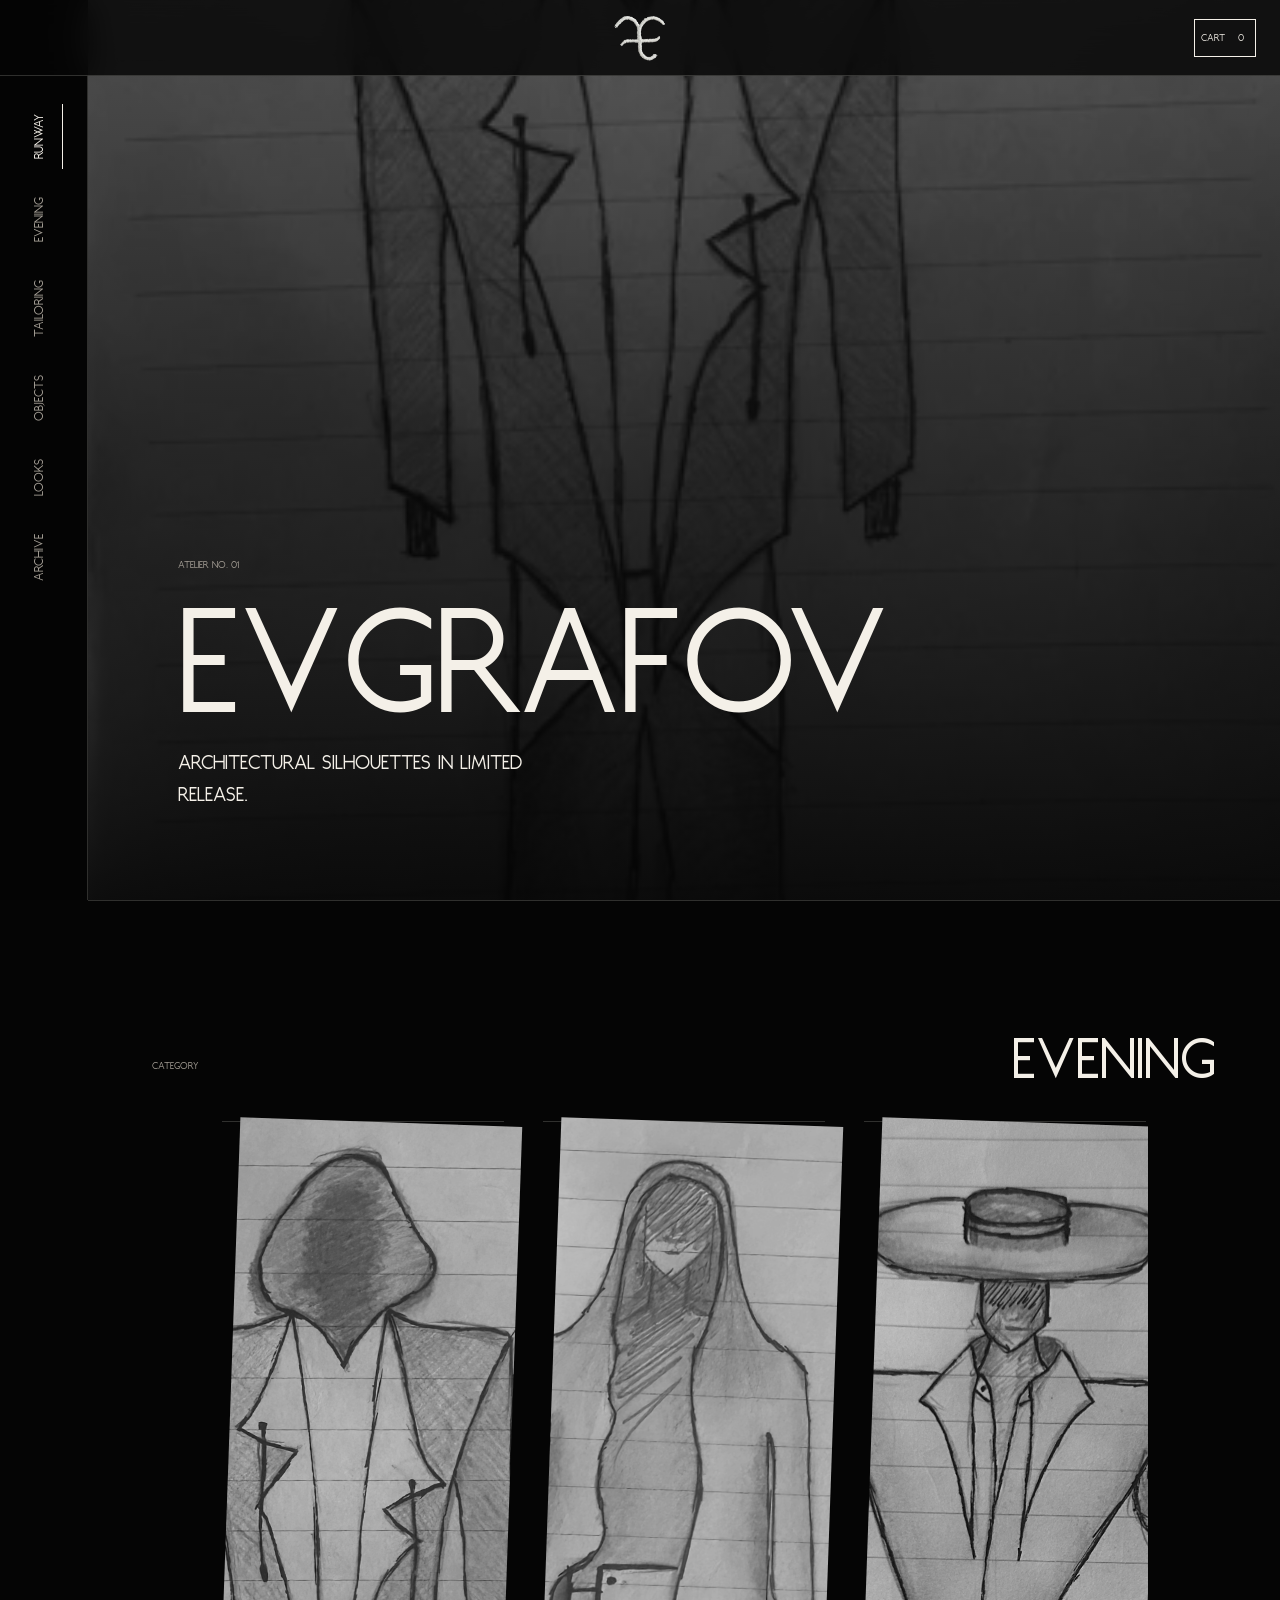
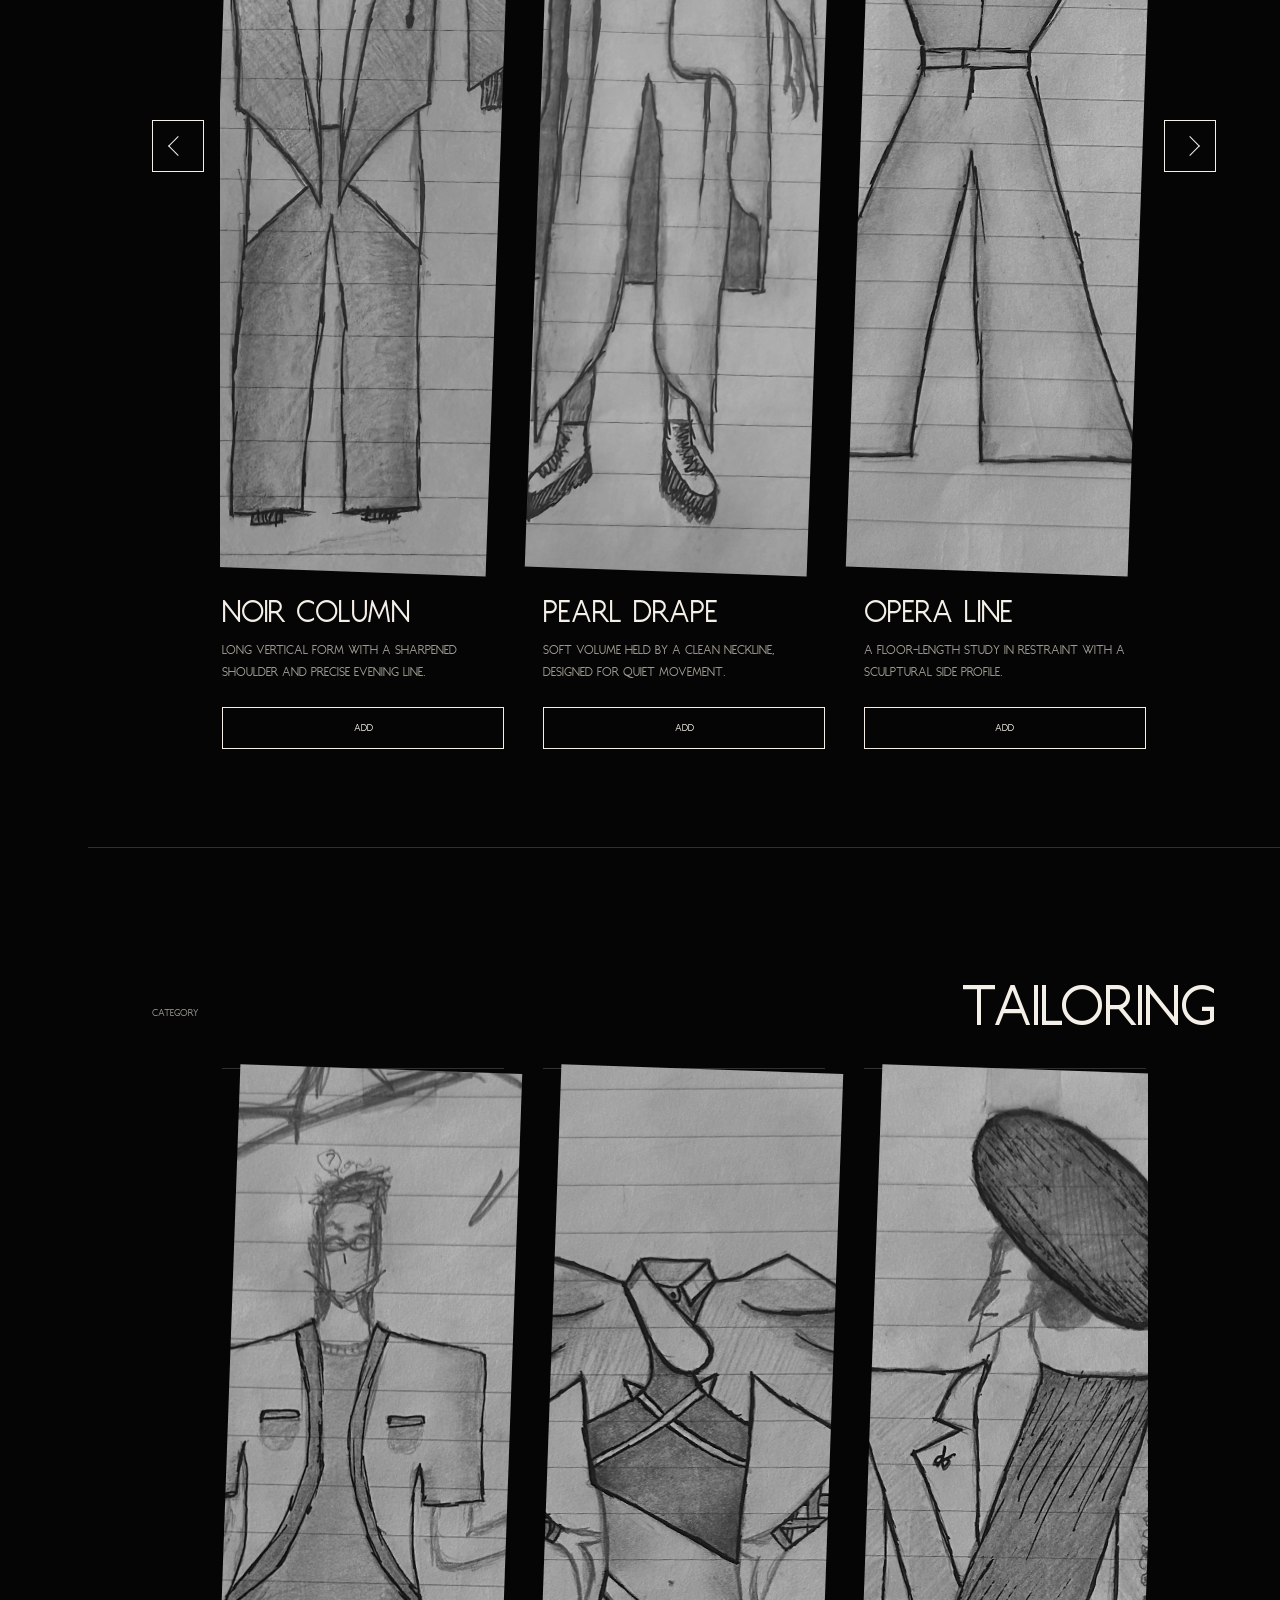
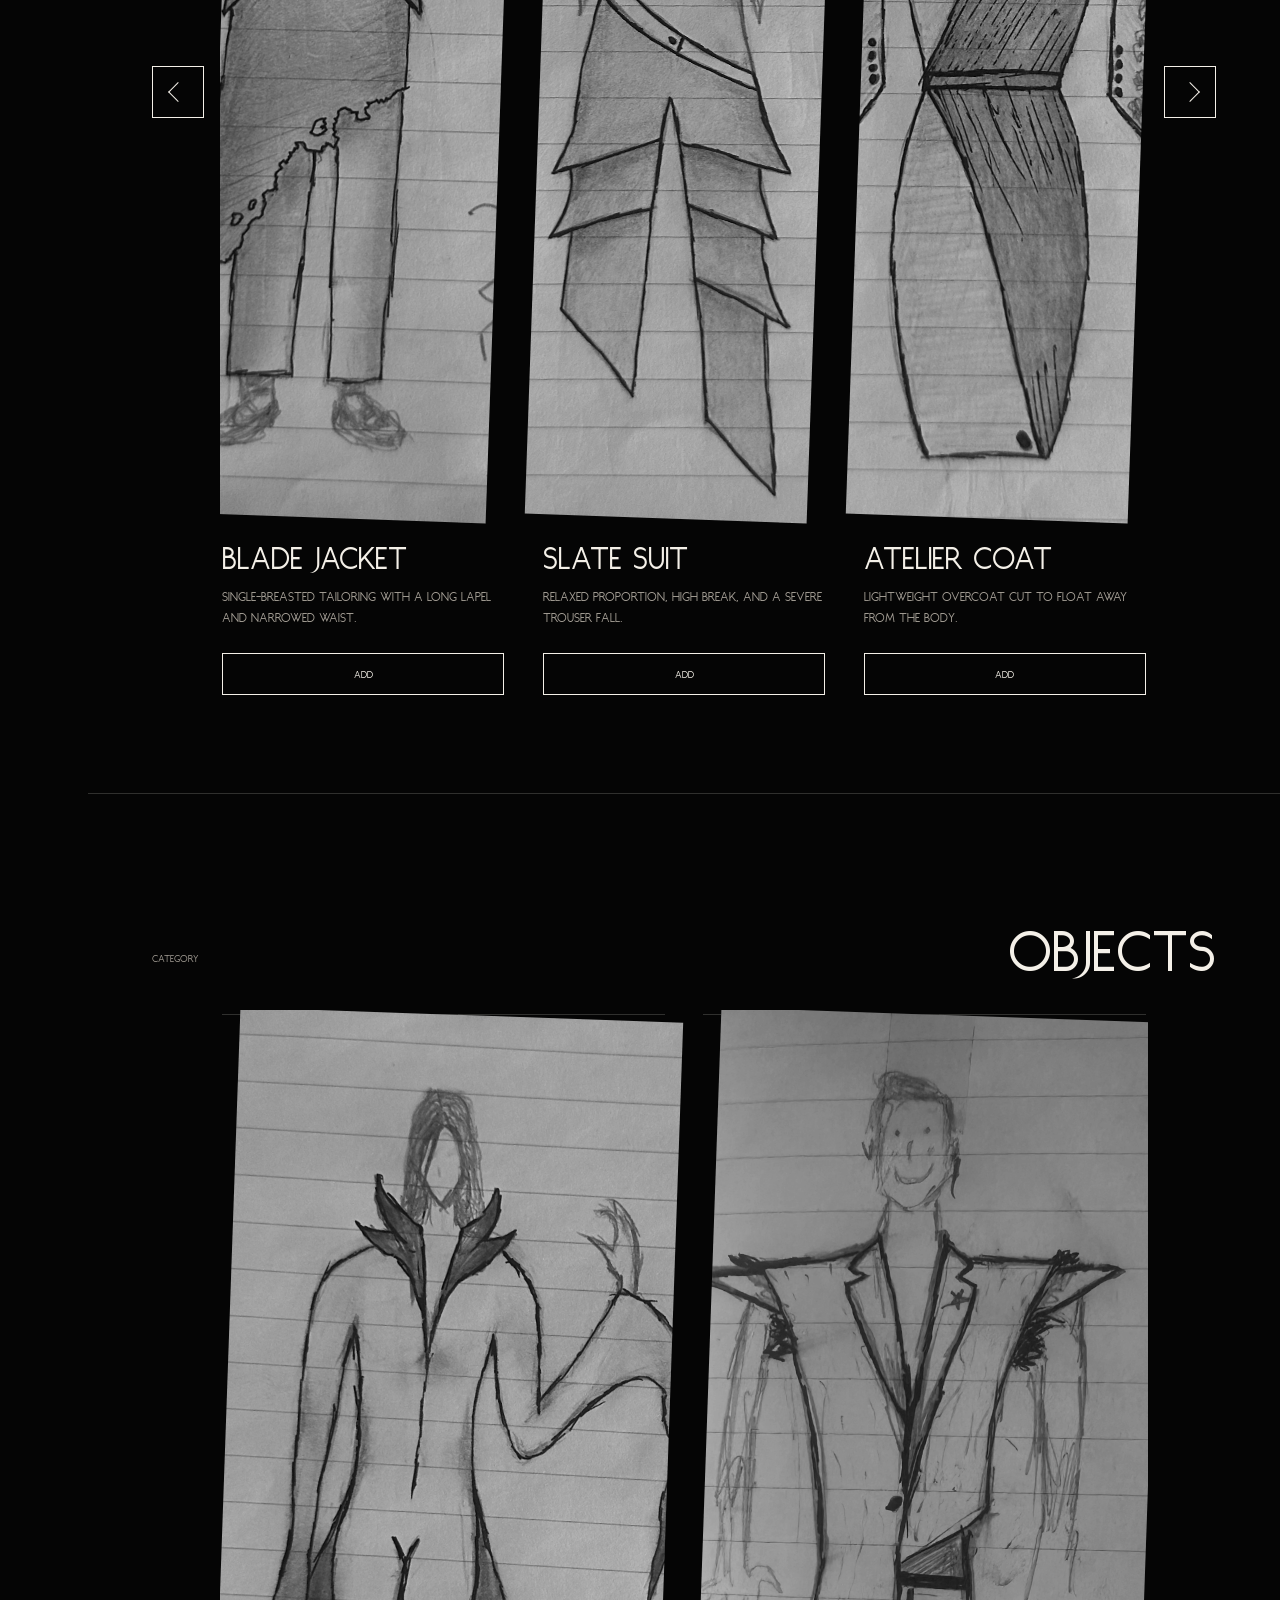
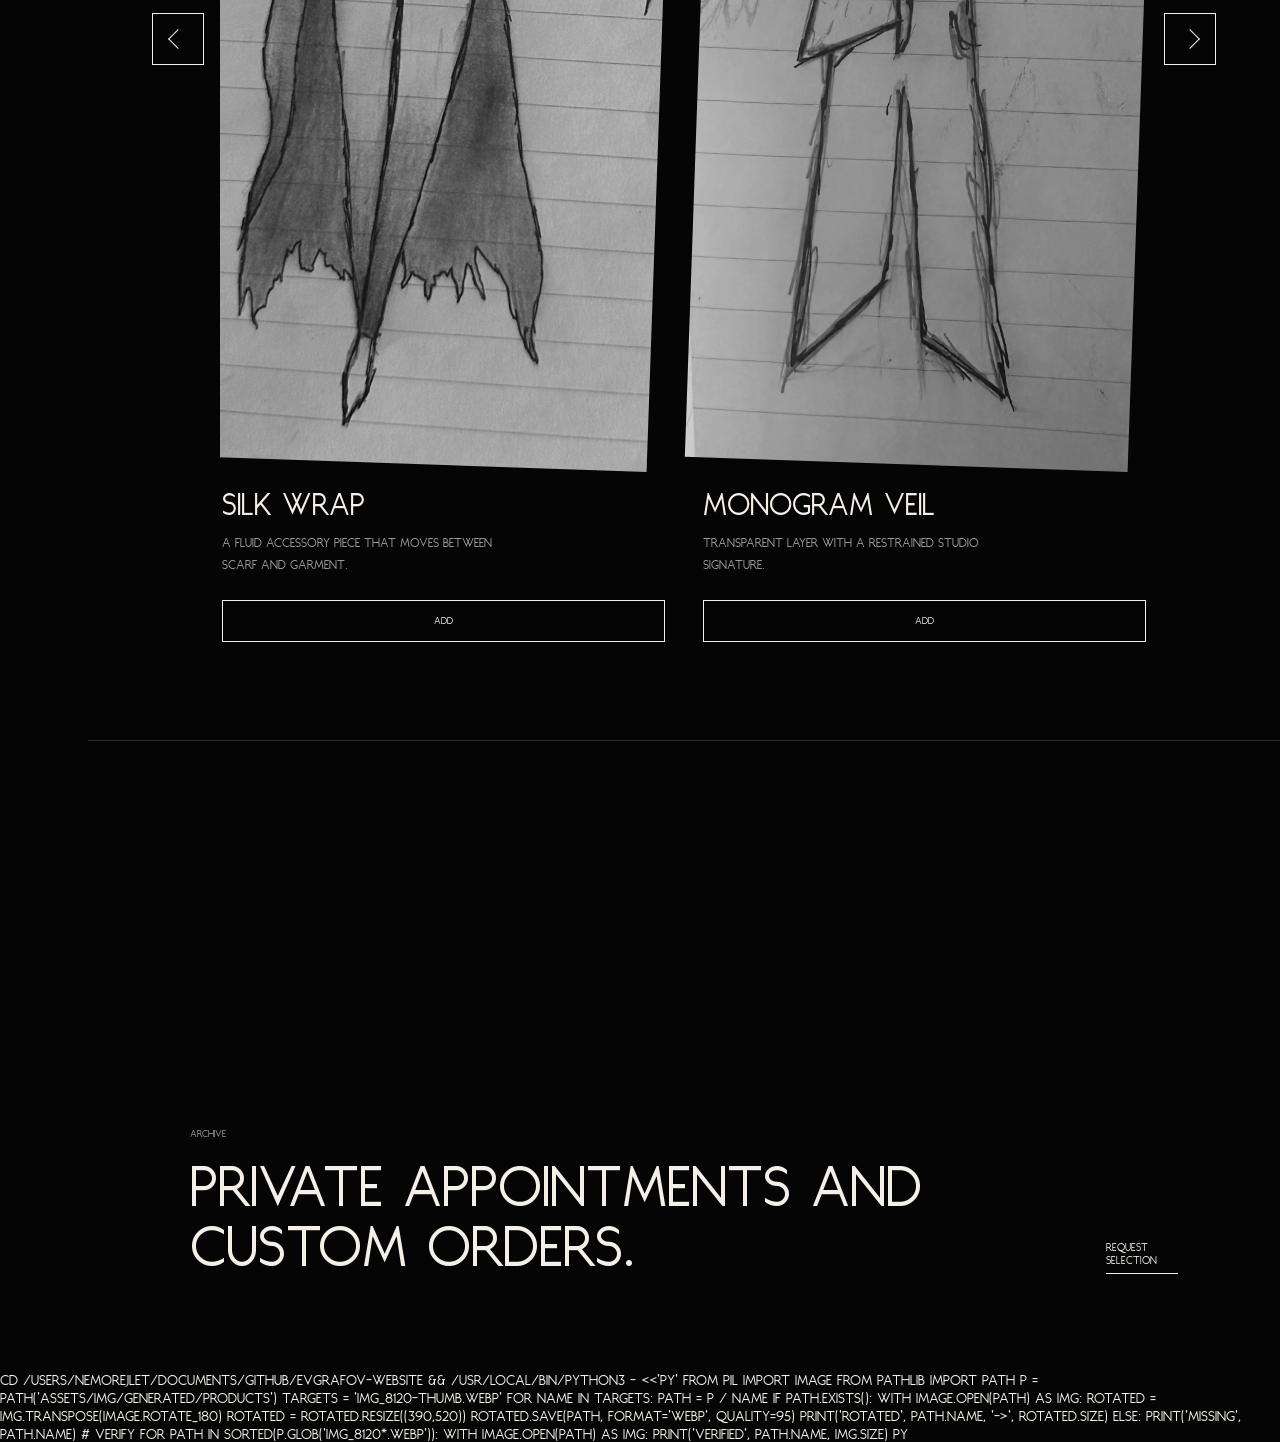
==== index.html @ 0862a8ce "fixed incorrect picture showing" ====
<!doctype html>
<html lang="en">
  <head>
    <meta charset="utf-8" />
    <meta name="viewport" content="width=device-width, initial-scale=1" />
    <meta
      name="description"
      content="Evgrafov high fashion collection, minimal lookbook shopping experience."
    />
    <title>Evgrafov</title>
    <link rel="icon" href="assets/favicon/favicon.ico" sizes="any" />
    <link rel="icon" href="assets/favicon/favicon.svg" type="image/svg+xml" />
    <link rel="apple-touch-icon" href="assets/favicon/apple-touch-icon.png" />
    <link rel="manifest" href="assets/favicon/site.webmanifest" />
    <link rel="preload" href="src/styles.css" as="style" />
    <link rel="stylesheet" href="src/styles.css" />
  </head>
  <body>
    <header class="site-header" aria-label="Primary navigation">
      <span></span>
      <a class="brand-mark" href="#runway" aria-label="Evgrafov home">
        <img
          src="assets/img/logo_trans.png"
          width="1024"
          height="1024"
          alt="Evgrafov"
        />
      </a>

      <button
        class="cart-button"
        type="button"
        aria-label="Open cart"
        aria-controls="cartPanel"
      >
        <span>Cart</span>
        <span class="cart-count" data-cart-count>0</span>
      </button>
    </header>

    <nav
      class="category-menu"
      id="categoryMenu"
      aria-label="Collection categories"
    >
      <a href="#runway" class="is-active">Runway</a>
      <a href="#evening">Evening</a>
      <a href="#tailoring">Tailoring</a>
      <a href="#objects">Objects</a>
      <a href="collection.html">Looks</a>
      <a href="#archive">Archive</a>
    </nav>

    <main>
      <section class="hero" id="runway" aria-labelledby="runway-title">
        <video
          class="hero-video"
          autoplay
          muted
          loop
          playsinline
          preload="metadata"
          poster="assets/img/generated/products/IMG_8112-thumb.webp"
        >
          <source src="assets/vid/look_anim.mp4" type="video/mp4" />
        </video>
        <div class="hero-copy">
          <p>Atelier No. 01</p>
          <h1 id="runway-title">Evgrafov</h1>
          <span>Architectural silhouettes in limited release.</span>
        </div>
      </section>

      <section
        class="collection-section"
        id="evening"
        aria-labelledby="evening-title"
      >
        <div class="section-heading">
          <p>Category</p>
          <h2 id="evening-title">Evening</h2>
        </div>
        <div class="carousel-shell">
          <button
            class="carousel-control prev"
            type="button"
            aria-label="Previous evening piece"
          ></button>
          <div
            class="product-carousel"
            tabindex="0"
            aria-label="Evening collection"
          >
            <article class="product-card">
              <img
                src="assets/img/generated/products/IMG_8112.webp"
                width="1400"
                height="1050"
                alt="Noir column gown sketch"
                loading="lazy"
              />
              <div>
                <h3>Noir Column</h3>
                <p>
                  Long vertical form with a sharpened shoulder and precise
                  evening line.
                </p>
              </div>
              <button type="button" data-add="Noir Column">Add</button>
            </article>
            <article class="product-card">
              <img
                src="assets/img/generated/products/IMG_8113.webp"
                width="1400"
                height="1050"
                alt="Pearl drape look sketch"
                loading="lazy"
              />
              <div>
                <h3>Pearl Drape</h3>
                <p>
                  Soft volume held by a clean neckline, designed for quiet
                  movement.
                </p>
              </div>
              <button type="button" data-add="Pearl Drape">Add</button>
            </article>
            <article class="product-card">
              <img
                src="assets/img/generated/products/IMG_8114.webp"
                width="1400"
                height="1050"
                alt="Opera line dress sketch"
                loading="lazy"
              />
              <div>
                <h3>Opera Line</h3>
                <p>
                  A floor-length study in restraint with a sculptural side
                  profile.
                </p>
              </div>
              <button type="button" data-add="Opera Line">Add</button>
            </article>
          </div>
          <button
            class="carousel-control next"
            type="button"
            aria-label="Next evening piece"
          ></button>
        </div>
      </section>

      <section
        class="collection-section"
        id="tailoring"
        aria-labelledby="tailoring-title"
      >
        <div class="section-heading">
          <p>Category</p>
          <h2 id="tailoring-title">Tailoring</h2>
        </div>
        <div class="carousel-shell">
          <button
            class="carousel-control prev"
            type="button"
            aria-label="Previous tailoring piece"
          ></button>
          <div
            class="product-carousel"
            tabindex="0"
            aria-label="Tailoring collection"
          >
            <article class="product-card">
              <img
                src="assets/img/generated/products/IMG_8115.webp"
                width="1400"
                height="1050"
                alt="Blade jacket sketch"
                loading="lazy"
              />
              <div>
                <h3>Blade Jacket</h3>
                <p>
                  Single-breasted tailoring with a long lapel and narrowed
                  waist.
                </p>
              </div>
              <button type="button" data-add="Blade Jacket">Add</button>
            </article>
            <article class="product-card">
              <img
                src="assets/img/generated/products/IMG_8116.webp"
                width="1400"
                height="1050"
                alt="Slate suit sketch"
                loading="lazy"
              />
              <div>
                <h3>Slate Suit</h3>
                <p>
                  Relaxed proportion, high break, and a severe trouser fall.
                </p>
              </div>
              <button type="button" data-add="Slate Suit">Add</button>
            </article>
            <article class="product-card">
              <img
                src="assets/img/generated/products/IMG_8117.webp"
                width="1400"
                height="1050"
                alt="Atelier coat sketch"
                loading="lazy"
              />
              <div>
                <h3>Atelier Coat</h3>
                <p>Lightweight overcoat cut to float away from the body.</p>
              </div>
              <button type="button" data-add="Atelier Coat">Add</button>
            </article>
          </div>
          <button
            class="carousel-control next"
            type="button"
            aria-label="Next tailoring piece"
          ></button>
        </div>
      </section>

      <section
        class="collection-section"
        id="objects"
        aria-labelledby="objects-title"
      >
        <div class="section-heading">
          <p>Category</p>
          <h2 id="objects-title">Objects</h2>
        </div>
        <div class="carousel-shell">
          <button
            class="carousel-control prev"
            type="button"
            aria-label="Previous object"
          ></button>
          <div
            class="product-carousel"
            tabindex="0"
            aria-label="Objects collection"
          >
            <article class="product-card">
              <img
                src="assets/img/generated/products/IMG_8118.webp"
                width="1400"
                height="1050"
                alt="Silk wrap object sketch"
                loading="lazy"
              />
              <div>
                <h3>Silk Wrap</h3>
                <p>
                  A fluid accessory piece that moves between scarf and garment.
                </p>
              </div>
              <button type="button" data-add="Silk Wrap">Add</button>
            </article>
            <article class="product-card">
              <img
                src="assets/img/generated/products/IMG_8119.webp"
                width="1400"
                height="1050"
                alt="Monogram veil object sketch"
                loading="lazy"
              />
              <div>
                <h3>Monogram Veil</h3>
                <p>Transparent layer with a restrained studio signature.</p>
              </div>
              <button type="button" data-add="Monogram Veil">Add</button>
            </article>
          </div>
          <button
            class="carousel-control next"
            type="button"
            aria-label="Next object"
          ></button>
        </div>
      </section>

      <section
        class="archive-section"
        id="archive"
        aria-labelledby="archive-title"
      >
        <div>
          <p>Archive</p>
          <h2 id="archive-title">Private appointments and custom orders.</h2>
        </div>
        <a href="mailto:atelier@evgrafov.example">Request selection</a>
      </section>
    </main>

    <aside
      class="cart-panel"
      id="cartPanel"
      aria-hidden="true"
      aria-label="Shopping cart"
    >
      <div class="cart-scrim" data-close-cart></div>
      <div
        class="cart-drawer"
        role="dialog"
        aria-modal="true"
        aria-labelledby="cart-title"
      >
        <div class="cart-heading">
          <h2 id="cart-title">Cart</h2>
          <button type="button" data-close-cart aria-label="Close cart">
            Close
          </button>
        </div>
        <div class="cart-items" data-cart-items>
          <p>Your selection is empty.</p>
        </div>
        <button class="checkout-button" type="button">Request order</button>
      </div>
    </aside>

    <script src="src/main.js" defer></script>
  </body>
</html>

cd /Users/nemorejlet/Documents/GitHub/Evgrafov-website && /usr/local/bin/python3
- <<'PY' from PIL import Image from pathlib import Path p =
Path('assets/img/generated/products') targets = 'IMG_8120-thumb.webp' for name
in targets: path = p / name if path.exists(): with Image.open(path) as img:
rotated = img.transpose(Image.ROTATE_180) rotated = rotated.resize((390,520))
rotated.save(path, format='WEBP', quality=95) print('rotated', path.name, '->',
rotated.size) else: print('missing', path.name) # verify for path in
sorted(p.glob('IMG_8120*.webp')): with Image.open(path) as img:
print('verified', path.name, img.size) PY
---- src/styles.css ----
@font-face {
  font-family: "Juliett";
  src:
    url("../assets/font/Juliett-Regular.otf") format("opentype"),
    url("../assets/font/Juliett-Regular.ttf") format("truetype");
  font-weight: 400;
  font-style: normal;
  font-display: swap;
}

@font-face {
  font-family: "Juliett";
  src:
    url("../assets/font/Juliett-Bold.otf") format("opentype"),
    url("../assets/font/Juliett-Bold.ttf") format("truetype");
  font-weight: 700;
  font-style: normal;
  font-display: swap;
}

:root {
  color-scheme: dark;
  --paper: #050505;
  --surface: #0d0d0d;
  --ink: #f4f0e8;
  --muted: #a59f96;
  --line: rgba(244, 240, 232, 0.18);
  --veil: rgba(5, 5, 5, 0.8);
  --header-h: 76px;
  font-family: "Juliett";
}

* {
  box-sizing: border-box;
}

html {
  scroll-behavior: smooth;
}

body {
  margin: 0;
  min-width: 320px;
  background: var(--paper);
  color: var(--ink);
  letter-spacing: 0;
}

body.cart-open {
  overflow: hidden;
}

img,
video {
  display: block;
  max-width: 100%;
}

figure {
  margin: 0;
}

button,
a {
  color: inherit;
  font: inherit;
}

button {
  cursor: pointer;
}

.site-header {
  position: fixed;
  z-index: 30;
  inset: 0 0 auto;
  height: var(--header-h);
  display: grid;
  grid-template-columns: 88px 1fr 88px;
  align-items: center;
  border-bottom: 1px solid var(--line);
  background: rgba(5, 5, 5, 0.82);
  -webkit-backdrop-filter: blur(18px);
  backdrop-filter: blur(18px);
}

.menu-toggle,
.cart-button,
.cart-heading button,
.product-card button,
.carousel-control,
.checkout-button {
  border: 1px solid var(--ink);
  background: transparent;
  text-transform: uppercase;
  font-size: 11px;
  line-height: 1;
  letter-spacing: 0;
  transition:
    transform 180ms ease,
    background 180ms ease,
    color 180ms ease;
}

.menu-toggle {
  width: 38px;
  height: 38px;
  margin-left: 24px;
  padding: 0 9px;
  display: grid;
  align-content: center;
  gap: 5px;
}

.menu-toggle span {
  height: 1px;
  background: currentColor;
}

.brand-mark {
  justify-self: center;
  width: clamp(48px, 7vw, 72px);
}

.brand-mark img {
  width: 100%;
  height: auto;
}

.cart-button {
  justify-self: end;
  margin-right: 24px;
  min-width: 56px;
  height: 38px;
  display: inline-flex;
  align-items: center;
  justify-content: center;
  gap: 8px;
}

.cart-count {
  min-width: 16px;
}

.category-menu {
  position: fixed;
  z-index: 20;
  left: 0;
  top: var(--header-h);
  bottom: 0;
  width: 88px;
  padding: 28px 24px;
  display: flex;
  flex-direction: column;
  gap: 18px;
  overflow-y: auto;
  border-right: 1px solid var(--line);
  background: rgba(5, 5, 5, 0.74);
  -webkit-backdrop-filter: blur(14px);
  backdrop-filter: blur(14px);
}

.category-menu a {
  writing-mode: vertical-rl;
  transform: rotate(180deg);
  text-decoration: none;
  text-transform: uppercase;
  font-size: 14px;
  color: var(--muted);
  padding: 10px 6px;
  border-left: 1px solid transparent;
  transition:
    color 180ms ease,
    border-color 180ms ease;
}

.category-menu a.is-active,
.category-menu a:hover {
  color: var(--ink);
  border-color: var(--ink);
}

main {
  padding-left: 88px;
}

.hero {
  min-height: 100svh;
  position: relative;
  display: grid;
  align-items: end;
  overflow: clip;
  padding: calc(var(--header-h) + 48px) clamp(24px, 7vw, 108px) 10vh;
  isolation: isolate;
}

.hero::after {
  content: "";
  position: absolute;
  inset: 0;
  z-index: -1;
  background: linear-gradient(180deg, rgba(5, 5, 5, 0.12), rgba(5, 5, 5, 0.92));
}

.hero-video {
  position: absolute;
  inset: 0;
  z-index: -2;
  width: 100%;
  height: 100%;
  object-fit: cover;
  filter: grayscale(1) contrast(1.2) brightness(0.5);
}

.hero-copy {
  max-width: 760px;
  animation: rise-in 760ms cubic-bezier(0.2, 0.8, 0.2, 1) both;
}

.hero-copy p,
.section-heading p,
.archive-section p {
  margin: 0 0 14px;
  color: var(--muted);
  text-transform: uppercase;
  font-size: 11px;
}

.hero-copy h1 {
  margin: 0;
  font-size: clamp(64px, 13vw, 178px);
  line-height: 0.82;
  font-weight: 400;
}

.hero-copy span {
  display: block;
  max-width: 420px;
  margin-top: 26px;
  font-size: clamp(16px, 2vw, 22px);
  line-height: 1.45;
}

.collection-section {
  min-height: 100svh;
  padding: calc(var(--header-h) + 48px) clamp(22px, 5vw, 80px) 72px;
  border-top: 1px solid var(--line);
}

.section-heading {
  display: flex;
  align-items: end;
  justify-content: space-between;
  gap: 24px;
  margin-bottom: 32px;
}

.section-heading h2,
.archive-section h2,
.cart-heading h2 {
  margin: 0;
  font-size: clamp(34px, 5vw, 72px);
  line-height: 0.94;
  font-weight: 400;
}

.carousel-shell {
  display: grid;
  grid-template-columns: 52px minmax(0, 1fr) 52px;
  gap: 16px;
  align-items: center;
}

.product-carousel {
  display: grid;
  grid-auto-flow: column;
  grid-auto-columns: minmax(280px, 43vw);
  gap: clamp(18px, 3vw, 42px);
  overflow-x: auto;
  overscroll-behavior-inline: contain;
  scroll-snap-type: x mandatory;
  scroll-padding: 2px;
  padding: 4px 2px 26px;
  scrollbar-width: thin;
}

.product-card {
  scroll-snap-align: start;
  display: grid;
  grid-template-rows: auto 1fr auto;
  min-height: 640px;
  border-top: 1px solid var(--line);
  opacity: 0;
  transform: translateY(24px);
  animation: rise-in 600ms ease both;
}

.product-card:nth-child(2) {
  animation-delay: 90ms;
}

.product-card:nth-child(3) {
  animation-delay: 180ms;
}

.product-card img {
  width: 100%;
  aspect-ratio: 4 / 5;
  object-fit: cover;
  background: #111111;
  filter: grayscale(1) contrast(1.08) brightness(0.92);
  transform: rotate(2deg);
  transform-origin: 52% 50%;
  transition:
    filter 260ms ease,
    transform 260ms ease;
}

.product-card:hover img {
  filter: grayscale(0.25) contrast(1.05) brightness(1);
  transform: rotate(2deg) translateY(-4px);
}

.product-card div {
  padding: 18px 0 24px;
}

.product-card h3 {
  margin: 0 0 10px;
  font-size: clamp(22px, 3vw, 34px);
  font-weight: 400;
}

.product-card p {
  margin: 0;
  max-width: 35ch;
  color: var(--muted);
  font-size: 14px;
  line-height: 1.55;
}

.product-card button,
.checkout-button {
  min-height: 42px;
}

.carousel-control {
  width: 52px;
  height: 52px;
  overflow: hidden;
  white-space: nowrap;
  text-indent: 100%;
  position: relative;
}

.carousel-control::before {
  content: "";
  position: absolute;
  inset: 18px;
  border-top: 1px solid currentColor;
  border-left: 1px solid currentColor;
}

.carousel-control.prev::before {
  transform: rotate(-45deg);
}

.carousel-control.next::before {
  transform: rotate(135deg);
}

.archive-section {
  min-height: 70svh;
  padding: calc(var(--header-h) + 64px) clamp(24px, 8vw, 124px) 96px;
  display: flex;
  justify-content: space-between;
  align-items: end;
  gap: 32px;
  border-top: 1px solid var(--line);
}

.archive-section a {
  text-transform: uppercase;
  font-size: 12px;
  text-decoration: none;
  border-bottom: 1px solid currentColor;
  padding-bottom: 7px;
}

.collection-main {
  min-height: 100svh;
  padding: calc(var(--header-h) + 46px) clamp(64px, 8vw, 132px) 72px;
}

.collection-intro {
  display: flex;
  align-items: end;
  justify-content: space-between;
  gap: 28px;
  margin-bottom: 38px;
}

.collection-intro p {
  margin: 0;
  max-width: 42ch;
  color: var(--muted);
  line-height: 1.45;
}

.collection-intro h1 {
  margin: 0;
  font-size: clamp(48px, 9vw, 128px);
  font-weight: 400;
  line-height: 0.86;
}

.looks-grid {
  display: grid;
  grid-template-columns: repeat(4, minmax(0, 1fr));
  gap: clamp(16px, 2vw, 28px);
}

.look-cell {
  min-width: 0;
  border-top: 1px solid var(--line);
  padding-top: 12px;
}

.look-carousel {
  display: grid;
  grid-auto-flow: column;
  grid-auto-columns: 100%;
  overflow-x: auto;
  scroll-snap-type: x mandatory;
  scrollbar-width: thin;
  background: #080808;
}

.look-slide {
  scroll-snap-align: start;
  position: relative;
  min-width: 0;
}

.look-slide img {
  width: 100%;
  aspect-ratio: 3 / 4;
  height: auto;
  object-fit: cover;
  background: #101010;
}

.look-slide.is-sketch img {
  filter: grayscale(1) contrast(1.08) brightness(0.9);
  transform: rotate(2deg) scale(0.96);
}

.look-meta {
  display: grid;
  grid-template-columns: 1fr auto;
  align-items: start;
  gap: 12px;
  padding-top: 12px;
}

.look-meta h2 {
  margin: 0 0 5px;
  font-size: clamp(20px, 2.2vw, 30px);
  font-weight: 400;
}

.look-meta p {
  margin: 0;
  color: var(--muted);
  font-size: 13px;
  line-height: 1.4;
}

.color-options {
  display: flex;
  gap: 7px;
  justify-content: end;
}

.color-options button {
  width: 26px;
  height: 26px;
  padding: 0;
  border: 1px solid var(--line);
  background: var(--swatch, var(--ink));
  color: transparent;
  overflow: hidden;
}

.color-options button.is-active {
  border-color: var(--ink);
  box-shadow:
    0 0 0 2px var(--paper),
    0 0 0 3px var(--ink);
}

.back-link {
  text-transform: uppercase;
  font-size: 12px;
  text-decoration: none;
  border-bottom: 1px solid currentColor;
  padding-bottom: 7px;
  white-space: nowrap;
}

.header-back {
  justify-self: start;
  margin-left: 24px;
}

.cart-panel {
  position: fixed;
  inset: 0;
  z-index: 60;
  pointer-events: none;
  opacity: 0;
  transition: opacity 220ms ease;
}

.cart-panel.is-open {
  pointer-events: auto;
  opacity: 1;
}

.cart-scrim {
  position: absolute;
  inset: 0;
  background: rgba(0, 0, 0, 0.72);
  -webkit-backdrop-filter: blur(6px);
  backdrop-filter: blur(6px);
}

.cart-drawer {
  position: relative;
  min-height: min(440px, 82svh);
  width: min(100%, 760px);
  margin-left: auto;
  background: var(--surface);
  border-left: 1px solid var(--line);
  border-bottom: 1px solid var(--line);
  padding: 24px;
  transform: translateY(-22px);
  transition: transform 220ms ease;
}

.cart-panel.is-open .cart-drawer {
  transform: translateY(0);
}

.cart-heading {
  display: flex;
  justify-content: space-between;
  align-items: start;
  gap: 24px;
  padding-bottom: 22px;
  border-bottom: 1px solid var(--line);
}

.cart-heading h2 {
  font-size: clamp(34px, 6vw, 64px);
}

.cart-heading button {
  min-height: 38px;
  padding: 0 14px;
}

.cart-items {
  display: grid;
  gap: 14px;
  padding: 24px 0;
}

.cart-items p {
  color: var(--muted);
  margin: 0;
}

.cart-line {
  display: flex;
  justify-content: space-between;
  gap: 16px;
  padding-bottom: 14px;
  border-bottom: 1px solid var(--line);
}

.cart-line span {
  color: var(--muted);
}

.checkout-button {
  width: 100%;
  background: var(--ink);
  color: var(--paper);
}

.menu-toggle:hover,
.cart-button:hover,
.product-card button:hover,
.cart-heading button:hover,
.carousel-control:hover,
.checkout-button:hover {
  transform: translateY(-1px);
}

.product-card button:hover,
.cart-button:hover,
.cart-heading button:hover,
.carousel-control:hover {
  background: var(--ink);
  color: var(--paper);
}

@keyframes rise-in {
  from {
    opacity: 0;
    transform: translateY(24px);
  }
  to {
    opacity: 1;
    transform: translateY(0);
  }
}

@media (max-width: 820px) {
  :root {
    --header-h: 68px;
  }

  .site-header {
    grid-template-columns: 64px 1fr 78px;
  }

  .menu-toggle {
    margin-left: 14px;
  }

  .cart-button {
    margin-right: 14px;
  }

  .category-menu {
    right: 0;
    top: var(--header-h);
    bottom: auto;
    width: auto;
    height: 54px;
    padding: 0 16px;
    flex-direction: row;
    align-items: center;
    border-right: 0;
    border-bottom: 1px solid var(--line);
  }

  .category-menu a {
    writing-mode: horizontal-tb;
    transform: none;
    white-space: nowrap;
    border-left: 0;
    border-bottom: 1px solid transparent;
  }

  main {
    padding-left: 0;
  }

  .hero,
  .collection-section {
    padding-top: calc(var(--header-h) + 86px);
  }

  .carousel-shell {
    grid-template-columns: 1fr;
  }

  .carousel-control {
    display: none;
  }

  .product-carousel {
    grid-auto-columns: minmax(250px, 78vw);
  }

  .product-card {
    min-height: 560px;
  }

  .archive-section {
    min-height: 56svh;
    display: grid;
    align-content: end;
  }

  .collection-main {
    padding: calc(var(--header-h) + 78px) clamp(22px, 6vw, 48px) 64px;
  }

  .collection-intro {
    display: grid;
  }

  .looks-grid {
    grid-template-columns: repeat(2, minmax(0, 1fr));
  }
}

@media (max-width: 560px) {
  .looks-grid {
    grid-template-columns: 1fr;
  }
}

@media (prefers-reduced-motion: reduce) {
  *,
  *::before,
  *::after {
    scroll-behavior: auto !important;
    animation-duration: 1ms !important;
    transition-duration: 1ms !important;
  }

  .hero-video {
    display: none;
  }
}
---- src/styles.css ----
@font-face {
  font-family: "Juliett";
  src:
    url("../assets/font/Juliett-Regular.otf") format("opentype"),
    url("../assets/font/Juliett-Regular.ttf") format("truetype");
  font-weight: 400;
  font-style: normal;
  font-display: swap;
}

@font-face {
  font-family: "Juliett";
  src:
    url("../assets/font/Juliett-Bold.otf") format("opentype"),
    url("../assets/font/Juliett-Bold.ttf") format("truetype");
  font-weight: 700;
  font-style: normal;
  font-display: swap;
}

:root {
  color-scheme: dark;
  --paper: #050505;
  --surface: #0d0d0d;
  --ink: #f4f0e8;
  --muted: #a59f96;
  --line: rgba(244, 240, 232, 0.18);
  --veil: rgba(5, 5, 5, 0.8);
  --header-h: 76px;
  font-family: "Juliett";
}

* {
  box-sizing: border-box;
}

html {
  scroll-behavior: smooth;
}

body {
  margin: 0;
  min-width: 320px;
  background: var(--paper);
  color: var(--ink);
  letter-spacing: 0;
}

body.cart-open {
  overflow: hidden;
}

img,
video {
  display: block;
  max-width: 100%;
}

figure {
  margin: 0;
}

button,
a {
  color: inherit;
  font: inherit;
}

button {
  cursor: pointer;
}

.site-header {
  position: fixed;
  z-index: 30;
  inset: 0 0 auto;
  height: var(--header-h);
  display: grid;
  grid-template-columns: 88px 1fr 88px;
  align-items: center;
  border-bottom: 1px solid var(--line);
  background: rgba(5, 5, 5, 0.82);
  -webkit-backdrop-filter: blur(18px);
  backdrop-filter: blur(18px);
}

.menu-toggle,
.cart-button,
.cart-heading button,
.product-card button,
.carousel-control,
.checkout-button {
  border: 1px solid var(--ink);
  background: transparent;
  text-transform: uppercase;
  font-size: 11px;
  line-height: 1;
  letter-spacing: 0;
  transition:
    transform 180ms ease,
    background 180ms ease,
    color 180ms ease;
}

.menu-toggle {
  width: 38px;
  height: 38px;
  margin-left: 24px;
  padding: 0 9px;
  display: grid;
  align-content: center;
  gap: 5px;
}

.menu-toggle span {
  height: 1px;
  background: currentColor;
}

.brand-mark {
  justify-self: center;
  width: clamp(48px, 7vw, 72px);
}

.brand-mark img {
  width: 100%;
  height: auto;
}

.cart-button {
  justify-self: end;
  margin-right: 24px;
  min-width: 56px;
  height: 38px;
  display: inline-flex;
  align-items: center;
  justify-content: center;
  gap: 8px;
}

.cart-count {
  min-width: 16px;
}

.category-menu {
  position: fixed;
  z-index: 20;
  left: 0;
  top: var(--header-h);
  bottom: 0;
  width: 88px;
  padding: 28px 24px;
  display: flex;
  flex-direction: column;
  gap: 18px;
  overflow-y: auto;
  border-right: 1px solid var(--line);
  background: rgba(5, 5, 5, 0.74);
  -webkit-backdrop-filter: blur(14px);
  backdrop-filter: blur(14px);
}

.category-menu a {
  writing-mode: vertical-rl;
  transform: rotate(180deg);
  text-decoration: none;
  text-transform: uppercase;
  font-size: 14px;
  color: var(--muted);
  padding: 10px 6px;
  border-left: 1px solid transparent;
  transition:
    color 180ms ease,
    border-color 180ms ease;
}

.category-menu a.is-active,
.category-menu a:hover {
  color: var(--ink);
  border-color: var(--ink);
}

main {
  padding-left: 88px;
}

.hero {
  min-height: 100svh;
  position: relative;
  display: grid;
  align-items: end;
  overflow: clip;
  padding: calc(var(--header-h) + 48px) clamp(24px, 7vw, 108px) 10vh;
  isolation: isolate;
}

.hero::after {
  content: "";
  position: absolute;
  inset: 0;
  z-index: -1;
  background: linear-gradient(180deg, rgba(5, 5, 5, 0.12), rgba(5, 5, 5, 0.92));
}

.hero-video {
  position: absolute;
  inset: 0;
  z-index: -2;
  width: 100%;
  height: 100%;
  object-fit: cover;
  filter: grayscale(1) contrast(1.2) brightness(0.5);
}

.hero-copy {
  max-width: 760px;
  animation: rise-in 760ms cubic-bezier(0.2, 0.8, 0.2, 1) both;
}

.hero-copy p,
.section-heading p,
.archive-section p {
  margin: 0 0 14px;
  color: var(--muted);
  text-transform: uppercase;
  font-size: 11px;
}

.hero-copy h1 {
  margin: 0;
  font-size: clamp(64px, 13vw, 178px);
  line-height: 0.82;
  font-weight: 400;
}

.hero-copy span {
  display: block;
  max-width: 420px;
  margin-top: 26px;
  font-size: clamp(16px, 2vw, 22px);
  line-height: 1.45;
}

.collection-section {
  min-height: 100svh;
  padding: calc(var(--header-h) + 48px) clamp(22px, 5vw, 80px) 72px;
  border-top: 1px solid var(--line);
}

.section-heading {
  display: flex;
  align-items: end;
  justify-content: space-between;
  gap: 24px;
  margin-bottom: 32px;
}

.section-heading h2,
.archive-section h2,
.cart-heading h2 {
  margin: 0;
  font-size: clamp(34px, 5vw, 72px);
  line-height: 0.94;
  font-weight: 400;
}

.carousel-shell {
  display: grid;
  grid-template-columns: 52px minmax(0, 1fr) 52px;
  gap: 16px;
  align-items: center;
}

.product-carousel {
  display: grid;
  grid-auto-flow: column;
  grid-auto-columns: minmax(280px, 43vw);
  gap: clamp(18px, 3vw, 42px);
  overflow-x: auto;
  overscroll-behavior-inline: contain;
  scroll-snap-type: x mandatory;
  scroll-padding: 2px;
  padding: 4px 2px 26px;
  scrollbar-width: thin;
}

.product-card {
  scroll-snap-align: start;
  display: grid;
  grid-template-rows: auto 1fr auto;
  min-height: 640px;
  border-top: 1px solid var(--line);
  opacity: 0;
  transform: translateY(24px);
  animation: rise-in 600ms ease both;
}

.product-card:nth-child(2) {
  animation-delay: 90ms;
}

.product-card:nth-child(3) {
  animation-delay: 180ms;
}

.product-card img {
  width: 100%;
  aspect-ratio: 4 / 5;
  object-fit: cover;
  background: #111111;
  filter: grayscale(1) contrast(1.08) brightness(0.92);
  transform: rotate(2deg);
  transform-origin: 52% 50%;
  transition:
    filter 260ms ease,
    transform 260ms ease;
}

.product-card:hover img {
  filter: grayscale(0.25) contrast(1.05) brightness(1);
  transform: rotate(2deg) translateY(-4px);
}

.product-card div {
  padding: 18px 0 24px;
}

.product-card h3 {
  margin: 0 0 10px;
  font-size: clamp(22px, 3vw, 34px);
  font-weight: 400;
}

.product-card p {
  margin: 0;
  max-width: 35ch;
  color: var(--muted);
  font-size: 14px;
  line-height: 1.55;
}

.product-card button,
.checkout-button {
  min-height: 42px;
}

.carousel-control {
  width: 52px;
  height: 52px;
  overflow: hidden;
  white-space: nowrap;
  text-indent: 100%;
  position: relative;
}

.carousel-control::before {
  content: "";
  position: absolute;
  inset: 18px;
  border-top: 1px solid currentColor;
  border-left: 1px solid currentColor;
}

.carousel-control.prev::before {
  transform: rotate(-45deg);
}

.carousel-control.next::before {
  transform: rotate(135deg);
}

.archive-section {
  min-height: 70svh;
  padding: calc(var(--header-h) + 64px) clamp(24px, 8vw, 124px) 96px;
  display: flex;
  justify-content: space-between;
  align-items: end;
  gap: 32px;
  border-top: 1px solid var(--line);
}

.archive-section a {
  text-transform: uppercase;
  font-size: 12px;
  text-decoration: none;
  border-bottom: 1px solid currentColor;
  padding-bottom: 7px;
}

.collection-main {
  min-height: 100svh;
  padding: calc(var(--header-h) + 46px) clamp(64px, 8vw, 132px) 72px;
}

.collection-intro {
  display: flex;
  align-items: end;
  justify-content: space-between;
  gap: 28px;
  margin-bottom: 38px;
}

.collection-intro p {
  margin: 0;
  max-width: 42ch;
  color: var(--muted);
  line-height: 1.45;
}

.collection-intro h1 {
  margin: 0;
  font-size: clamp(48px, 9vw, 128px);
  font-weight: 400;
  line-height: 0.86;
}

.looks-grid {
  display: grid;
  grid-template-columns: repeat(4, minmax(0, 1fr));
  gap: clamp(16px, 2vw, 28px);
}

.look-cell {
  min-width: 0;
  border-top: 1px solid var(--line);
  padding-top: 12px;
}

.look-carousel {
  display: grid;
  grid-auto-flow: column;
  grid-auto-columns: 100%;
  overflow-x: auto;
  scroll-snap-type: x mandatory;
  scrollbar-width: thin;
  background: #080808;
}

.look-slide {
  scroll-snap-align: start;
  position: relative;
  min-width: 0;
}

.look-slide img {
  width: 100%;
  aspect-ratio: 3 / 4;
  height: auto;
  object-fit: cover;
  background: #101010;
}

.look-slide.is-sketch img {
  filter: grayscale(1) contrast(1.08) brightness(0.9);
  transform: rotate(2deg) scale(0.96);
}

.look-meta {
  display: grid;
  grid-template-columns: 1fr auto;
  align-items: start;
  gap: 12px;
  padding-top: 12px;
}

.look-meta h2 {
  margin: 0 0 5px;
  font-size: clamp(20px, 2.2vw, 30px);
  font-weight: 400;
}

.look-meta p {
  margin: 0;
  color: var(--muted);
  font-size: 13px;
  line-height: 1.4;
}

.color-options {
  display: flex;
  gap: 7px;
  justify-content: end;
}

.color-options button {
  width: 26px;
  height: 26px;
  padding: 0;
  border: 1px solid var(--line);
  background: var(--swatch, var(--ink));
  color: transparent;
  overflow: hidden;
}

.color-options button.is-active {
  border-color: var(--ink);
  box-shadow:
    0 0 0 2px var(--paper),
    0 0 0 3px var(--ink);
}

.back-link {
  text-transform: uppercase;
  font-size: 12px;
  text-decoration: none;
  border-bottom: 1px solid currentColor;
  padding-bottom: 7px;
  white-space: nowrap;
}

.header-back {
  justify-self: start;
  margin-left: 24px;
}

.cart-panel {
  position: fixed;
  inset: 0;
  z-index: 60;
  pointer-events: none;
  opacity: 0;
  transition: opacity 220ms ease;
}

.cart-panel.is-open {
  pointer-events: auto;
  opacity: 1;
}

.cart-scrim {
  position: absolute;
  inset: 0;
  background: rgba(0, 0, 0, 0.72);
  -webkit-backdrop-filter: blur(6px);
  backdrop-filter: blur(6px);
}

.cart-drawer {
  position: relative;
  min-height: min(440px, 82svh);
  width: min(100%, 760px);
  margin-left: auto;
  background: var(--surface);
  border-left: 1px solid var(--line);
  border-bottom: 1px solid var(--line);
  padding: 24px;
  transform: translateY(-22px);
  transition: transform 220ms ease;
}

.cart-panel.is-open .cart-drawer {
  transform: translateY(0);
}

.cart-heading {
  display: flex;
  justify-content: space-between;
  align-items: start;
  gap: 24px;
  padding-bottom: 22px;
  border-bottom: 1px solid var(--line);
}

.cart-heading h2 {
  font-size: clamp(34px, 6vw, 64px);
}

.cart-heading button {
  min-height: 38px;
  padding: 0 14px;
}

.cart-items {
  display: grid;
  gap: 14px;
  padding: 24px 0;
}

.cart-items p {
  color: var(--muted);
  margin: 0;
}

.cart-line {
  display: flex;
  justify-content: space-between;
  gap: 16px;
  padding-bottom: 14px;
  border-bottom: 1px solid var(--line);
}

.cart-line span {
  color: var(--muted);
}

.checkout-button {
  width: 100%;
  background: var(--ink);
  color: var(--paper);
}

.menu-toggle:hover,
.cart-button:hover,
.product-card button:hover,
.cart-heading button:hover,
.carousel-control:hover,
.checkout-button:hover {
  transform: translateY(-1px);
}

.product-card button:hover,
.cart-button:hover,
.cart-heading button:hover,
.carousel-control:hover {
  background: var(--ink);
  color: var(--paper);
}

@keyframes rise-in {
  from {
    opacity: 0;
    transform: translateY(24px);
  }
  to {
    opacity: 1;
    transform: translateY(0);
  }
}

@media (max-width: 820px) {
  :root {
    --header-h: 68px;
  }

  .site-header {
    grid-template-columns: 64px 1fr 78px;
  }

  .menu-toggle {
    margin-left: 14px;
  }

  .cart-button {
    margin-right: 14px;
  }

  .category-menu {
    right: 0;
    top: var(--header-h);
    bottom: auto;
    width: auto;
    height: 54px;
    padding: 0 16px;
    flex-direction: row;
    align-items: center;
    border-right: 0;
    border-bottom: 1px solid var(--line);
  }

  .category-menu a {
    writing-mode: horizontal-tb;
    transform: none;
    white-space: nowrap;
    border-left: 0;
    border-bottom: 1px solid transparent;
  }

  main {
    padding-left: 0;
  }

  .hero,
  .collection-section {
    padding-top: calc(var(--header-h) + 86px);
  }

  .carousel-shell {
    grid-template-columns: 1fr;
  }

  .carousel-control {
    display: none;
  }

  .product-carousel {
    grid-auto-columns: minmax(250px, 78vw);
  }

  .product-card {
    min-height: 560px;
  }

  .archive-section {
    min-height: 56svh;
    display: grid;
    align-content: end;
  }

  .collection-main {
    padding: calc(var(--header-h) + 78px) clamp(22px, 6vw, 48px) 64px;
  }

  .collection-intro {
    display: grid;
  }

  .looks-grid {
    grid-template-columns: repeat(2, minmax(0, 1fr));
  }
}

@media (max-width: 560px) {
  .looks-grid {
    grid-template-columns: 1fr;
  }
}

@media (prefers-reduced-motion: reduce) {
  *,
  *::before,
  *::after {
    scroll-behavior: auto !important;
    animation-duration: 1ms !important;
    transition-duration: 1ms !important;
  }

  .hero-video {
    display: none;
  }
}
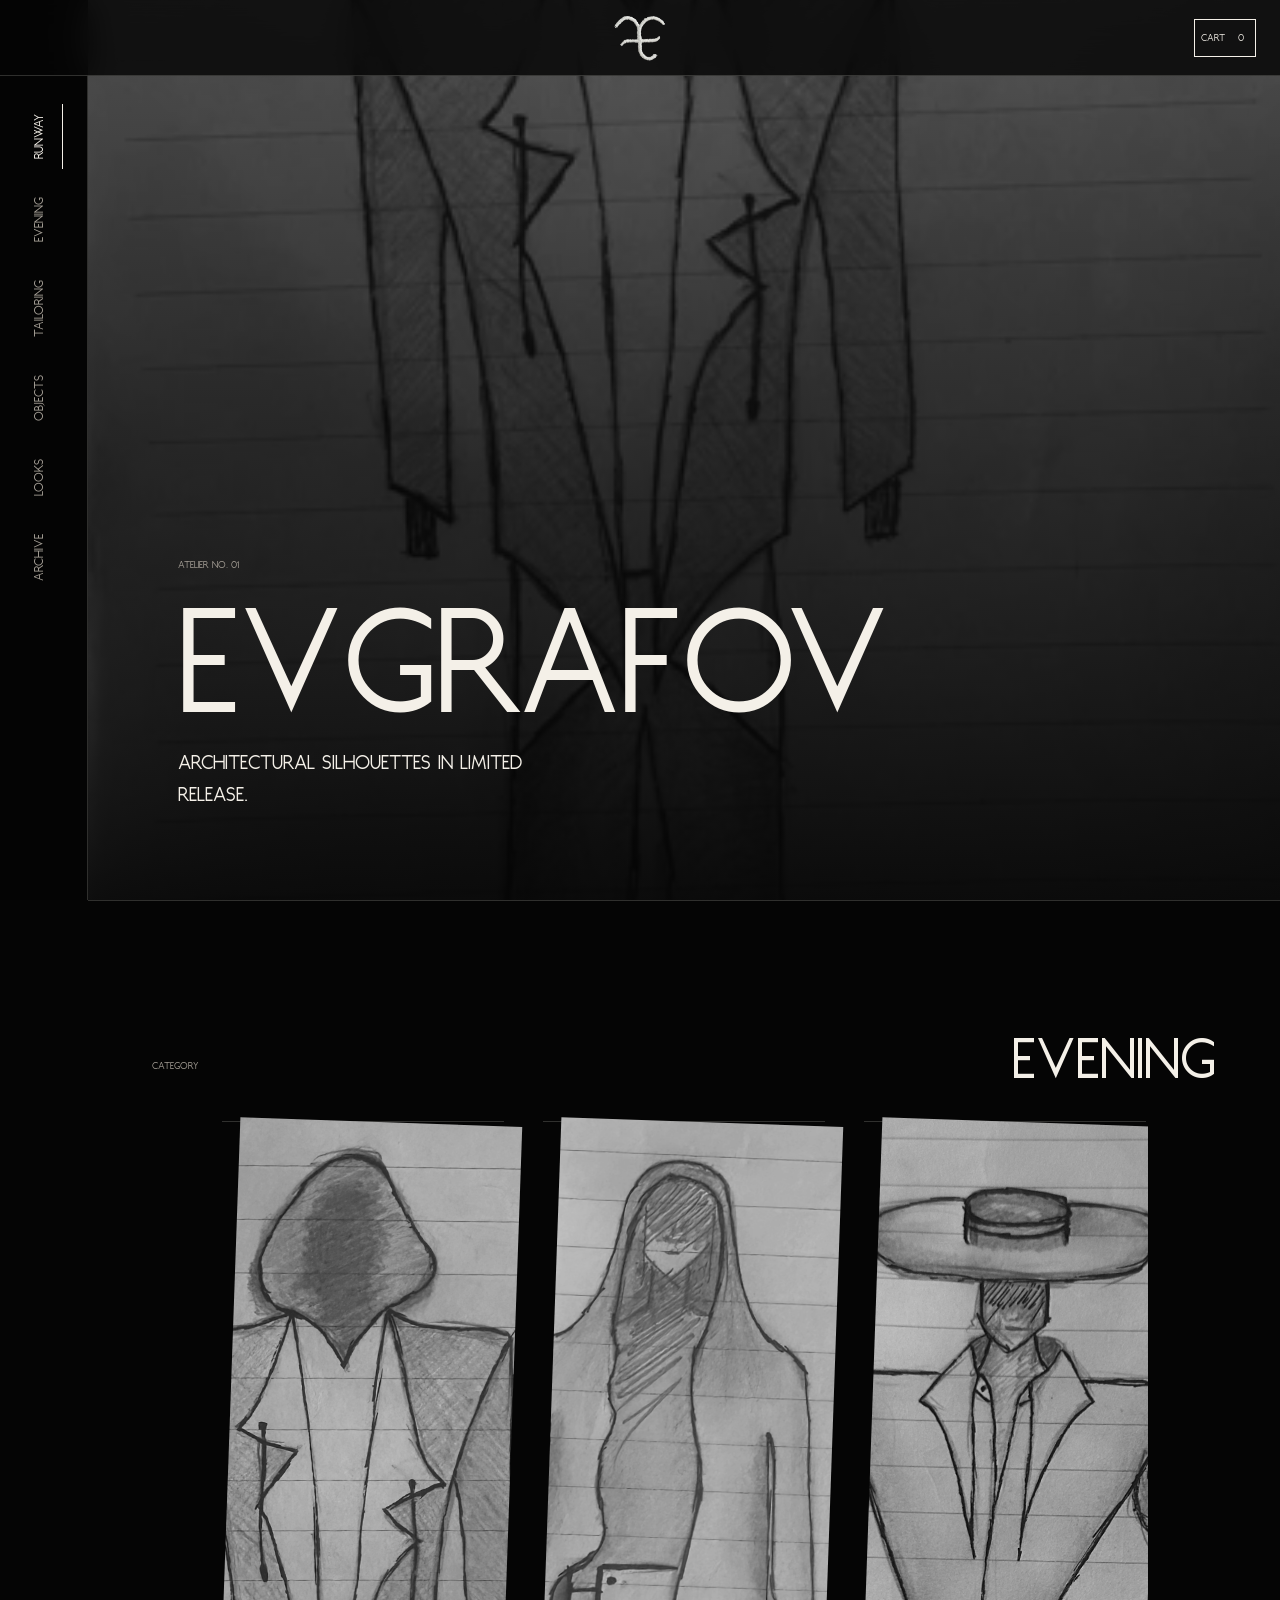
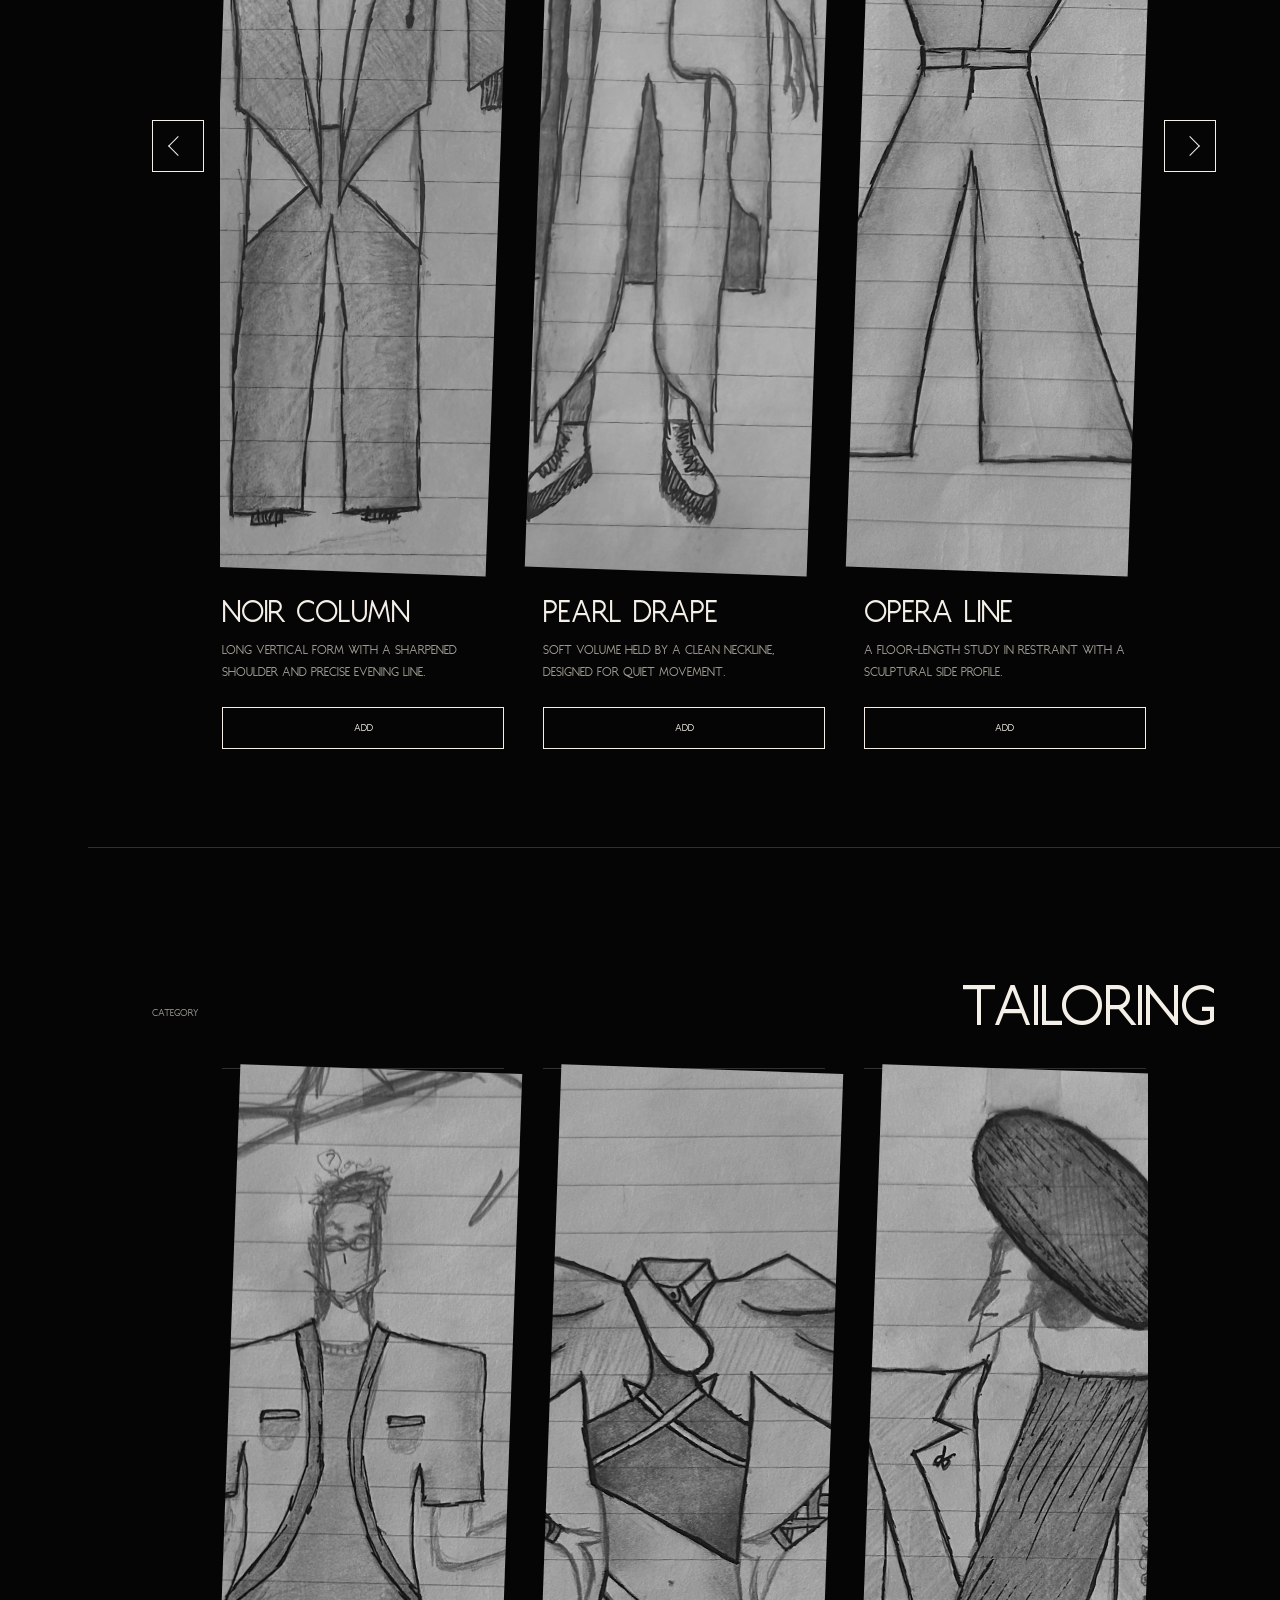
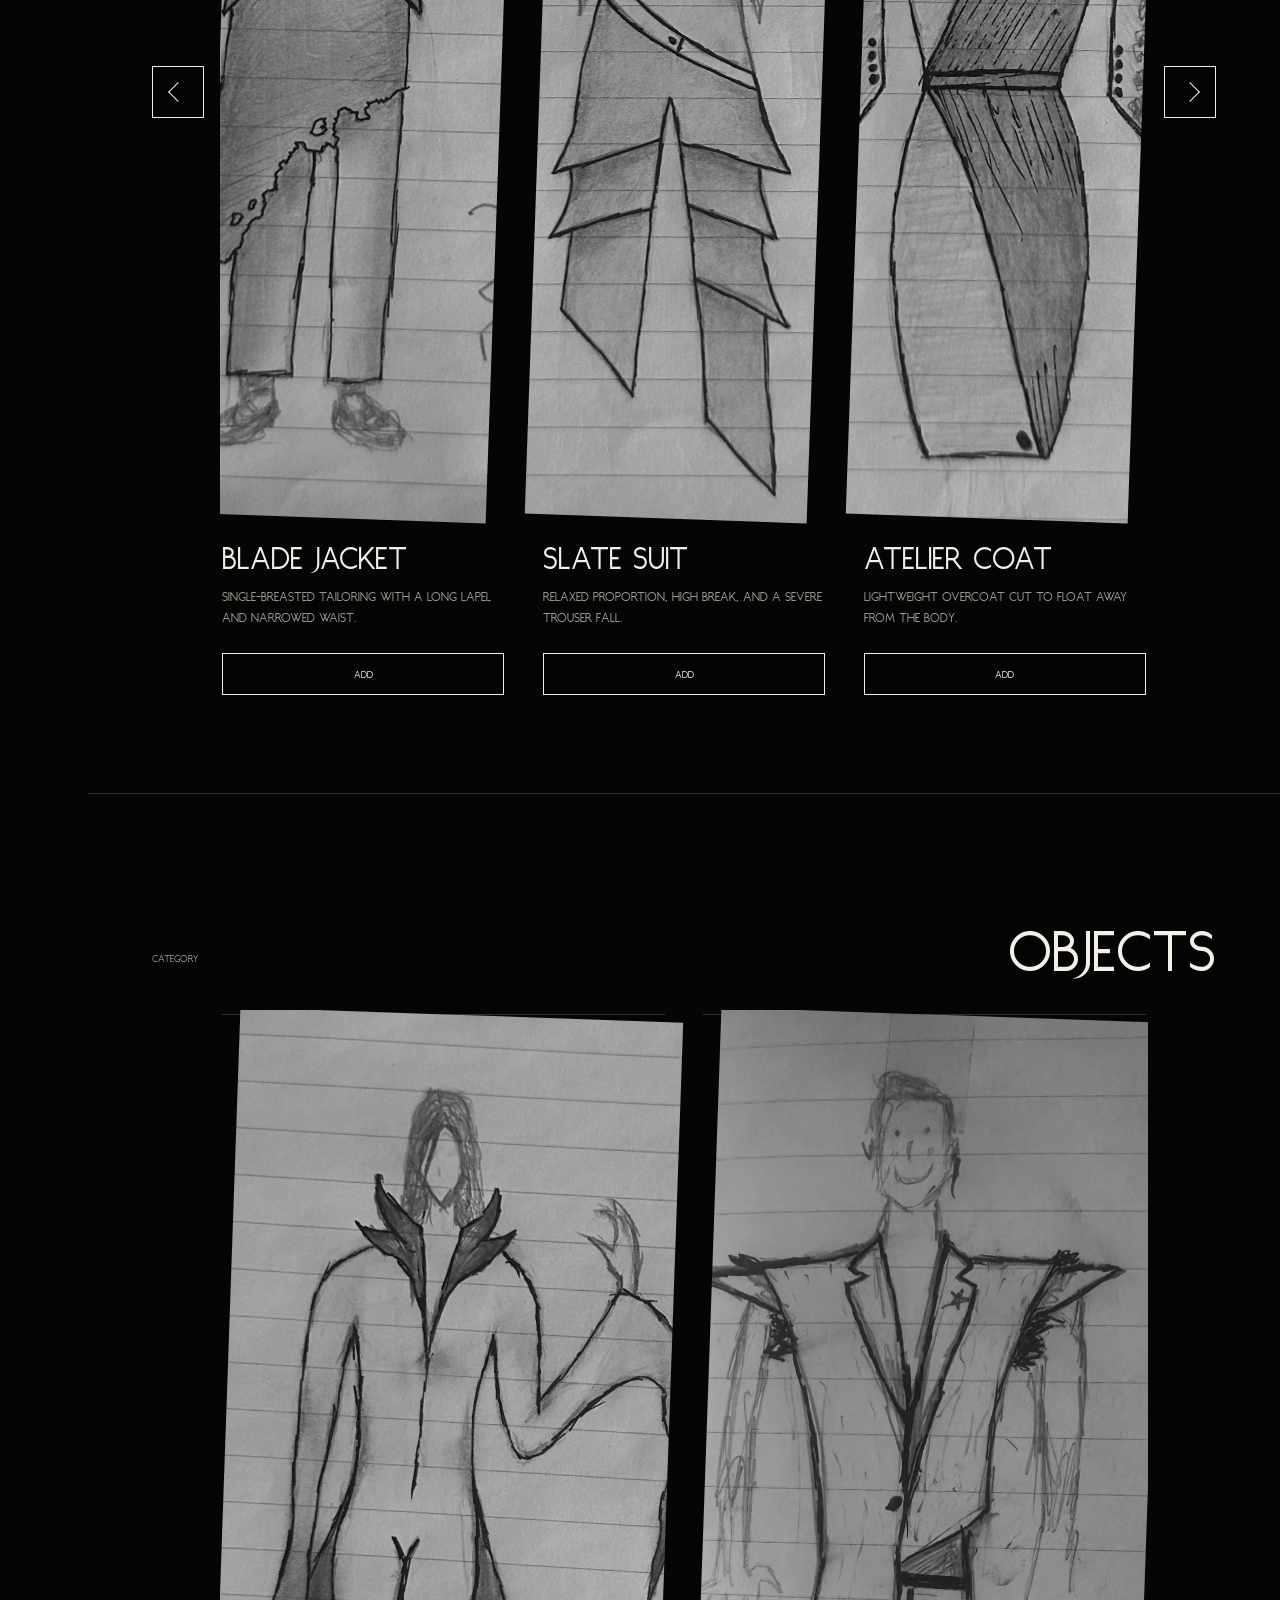
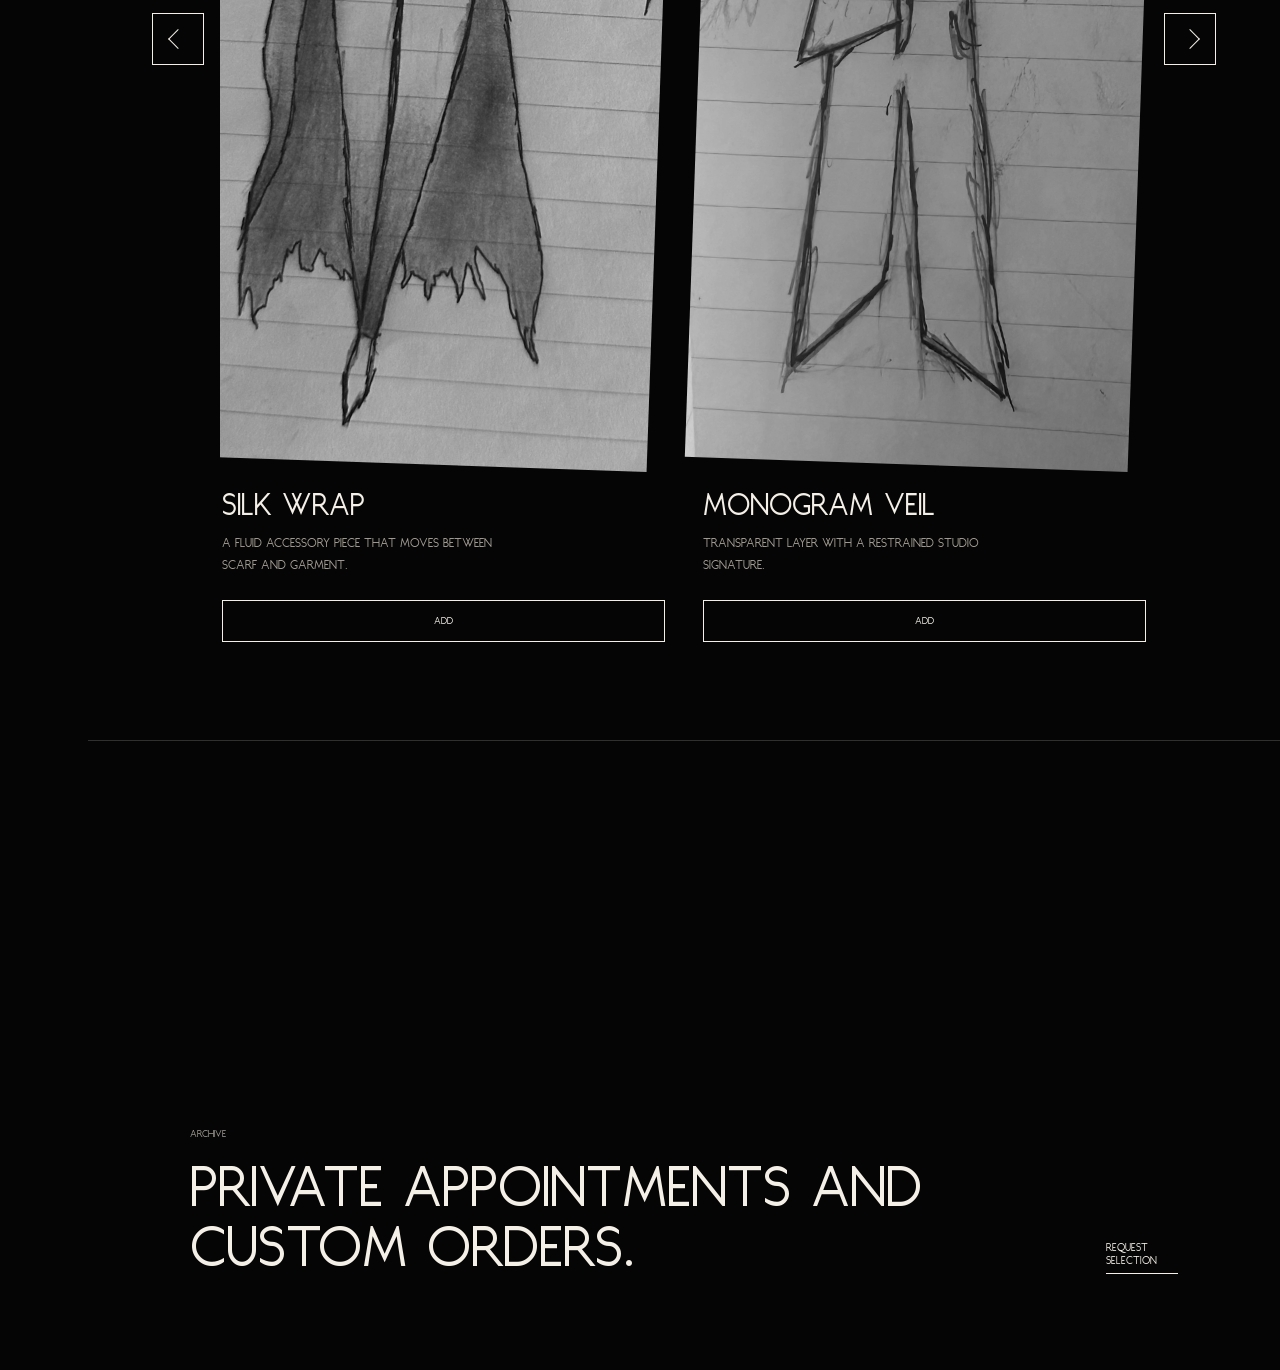
==== commit 378ae2d5: "deleted cmd command to rotate webp picture" ====
--- a/index.html
+++ b/index.html
@@ -328,13 +328,3 @@
     <script src="src/main.js" defer></script>
   </body>
 </html>
-
-cd /Users/nemorejlet/Documents/GitHub/Evgrafov-website && /usr/local/bin/python3
-- <<'PY' from PIL import Image from pathlib import Path p =
-Path('assets/img/generated/products') targets = 'IMG_8120-thumb.webp' for name
-in targets: path = p / name if path.exists(): with Image.open(path) as img:
-rotated = img.transpose(Image.ROTATE_180) rotated = rotated.resize((390,520))
-rotated.save(path, format='WEBP', quality=95) print('rotated', path.name, '->',
-rotated.size) else: print('missing', path.name) # verify for path in
-sorted(p.glob('IMG_8120*.webp')): with Image.open(path) as img:
-print('verified', path.name, img.size) PY
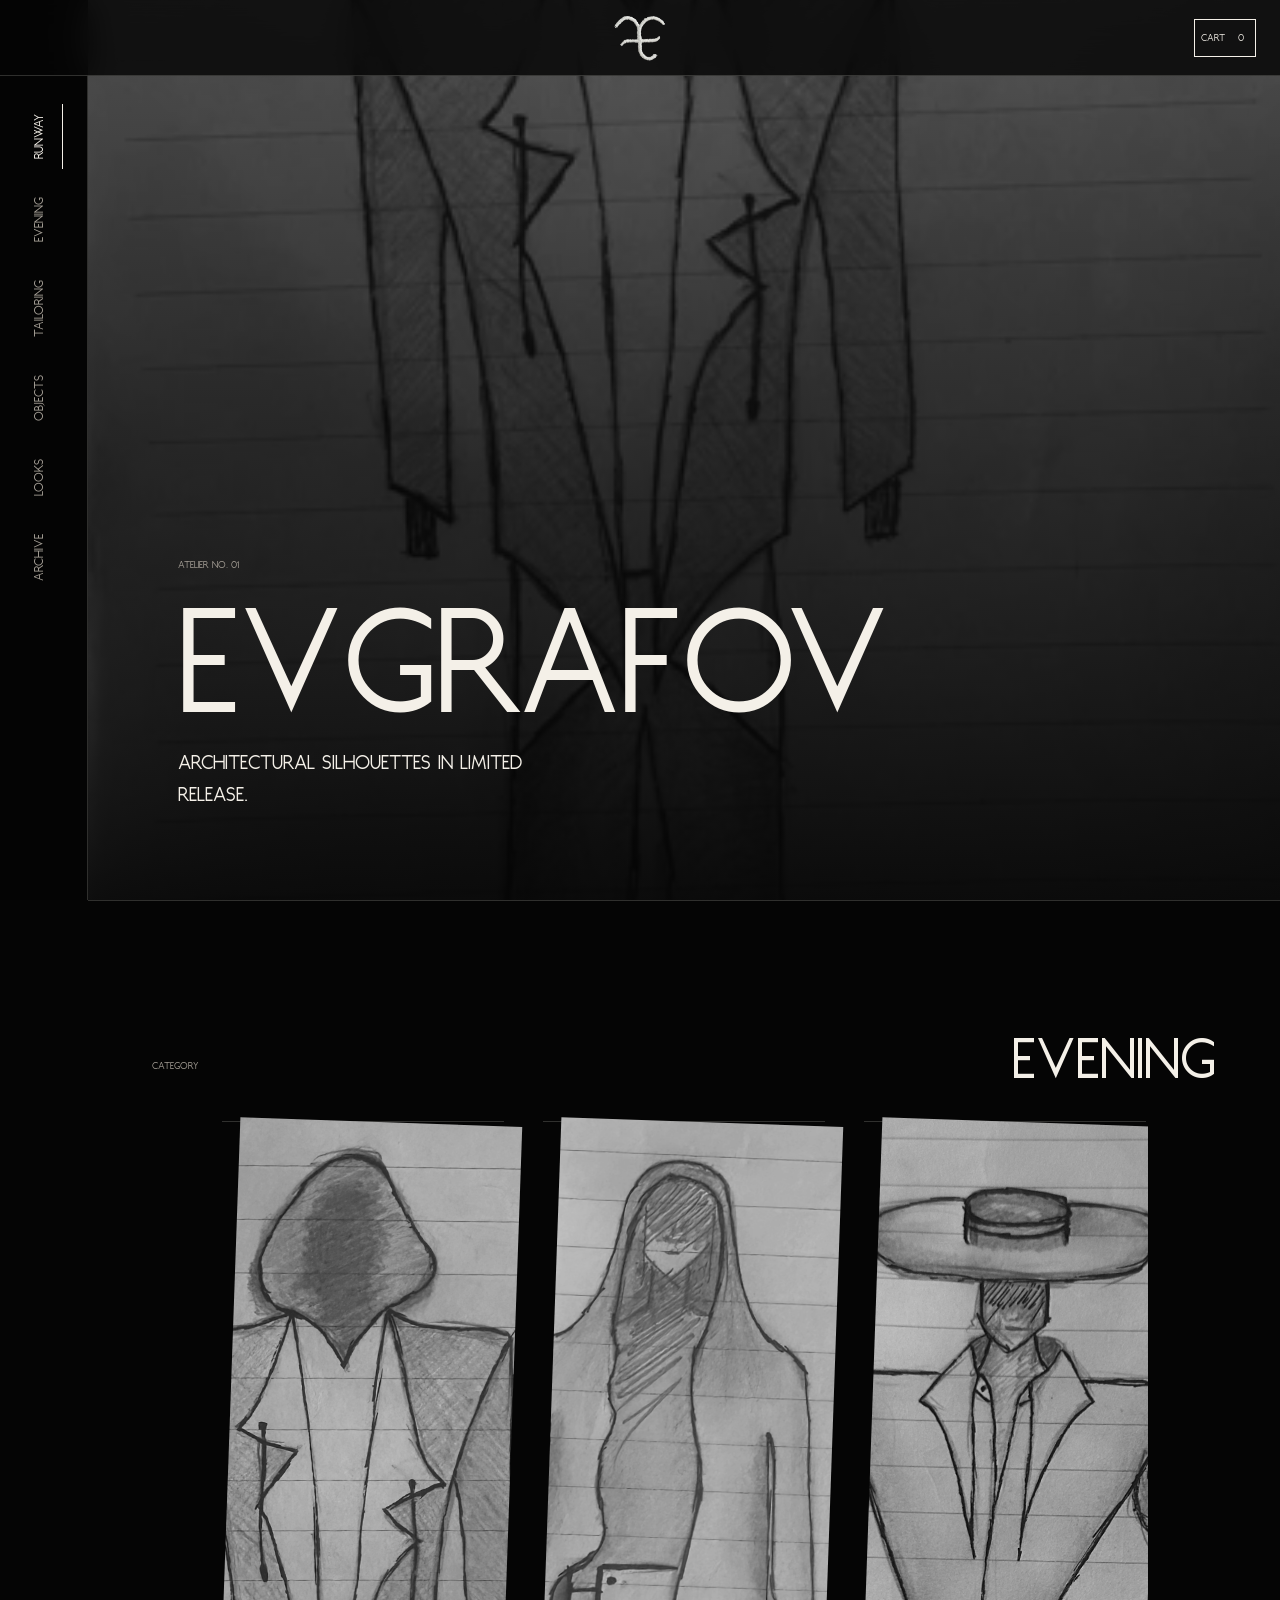
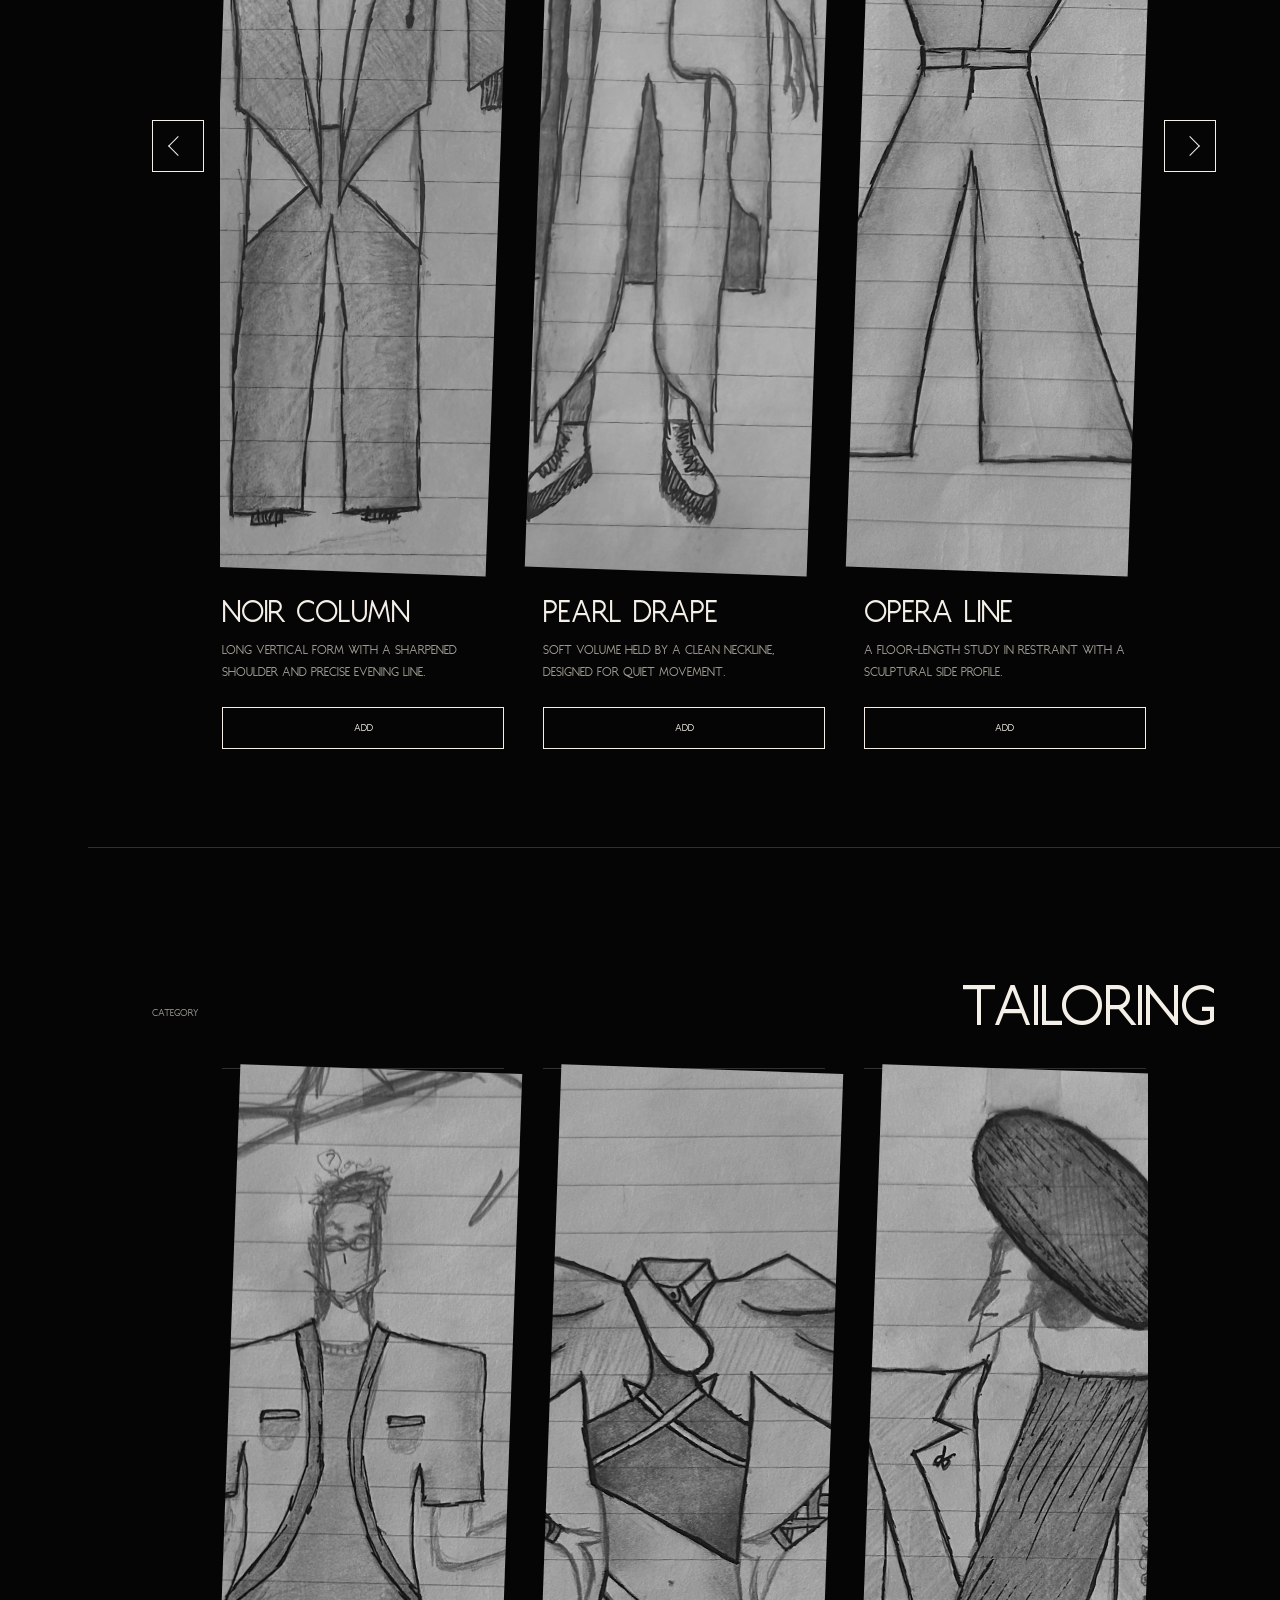
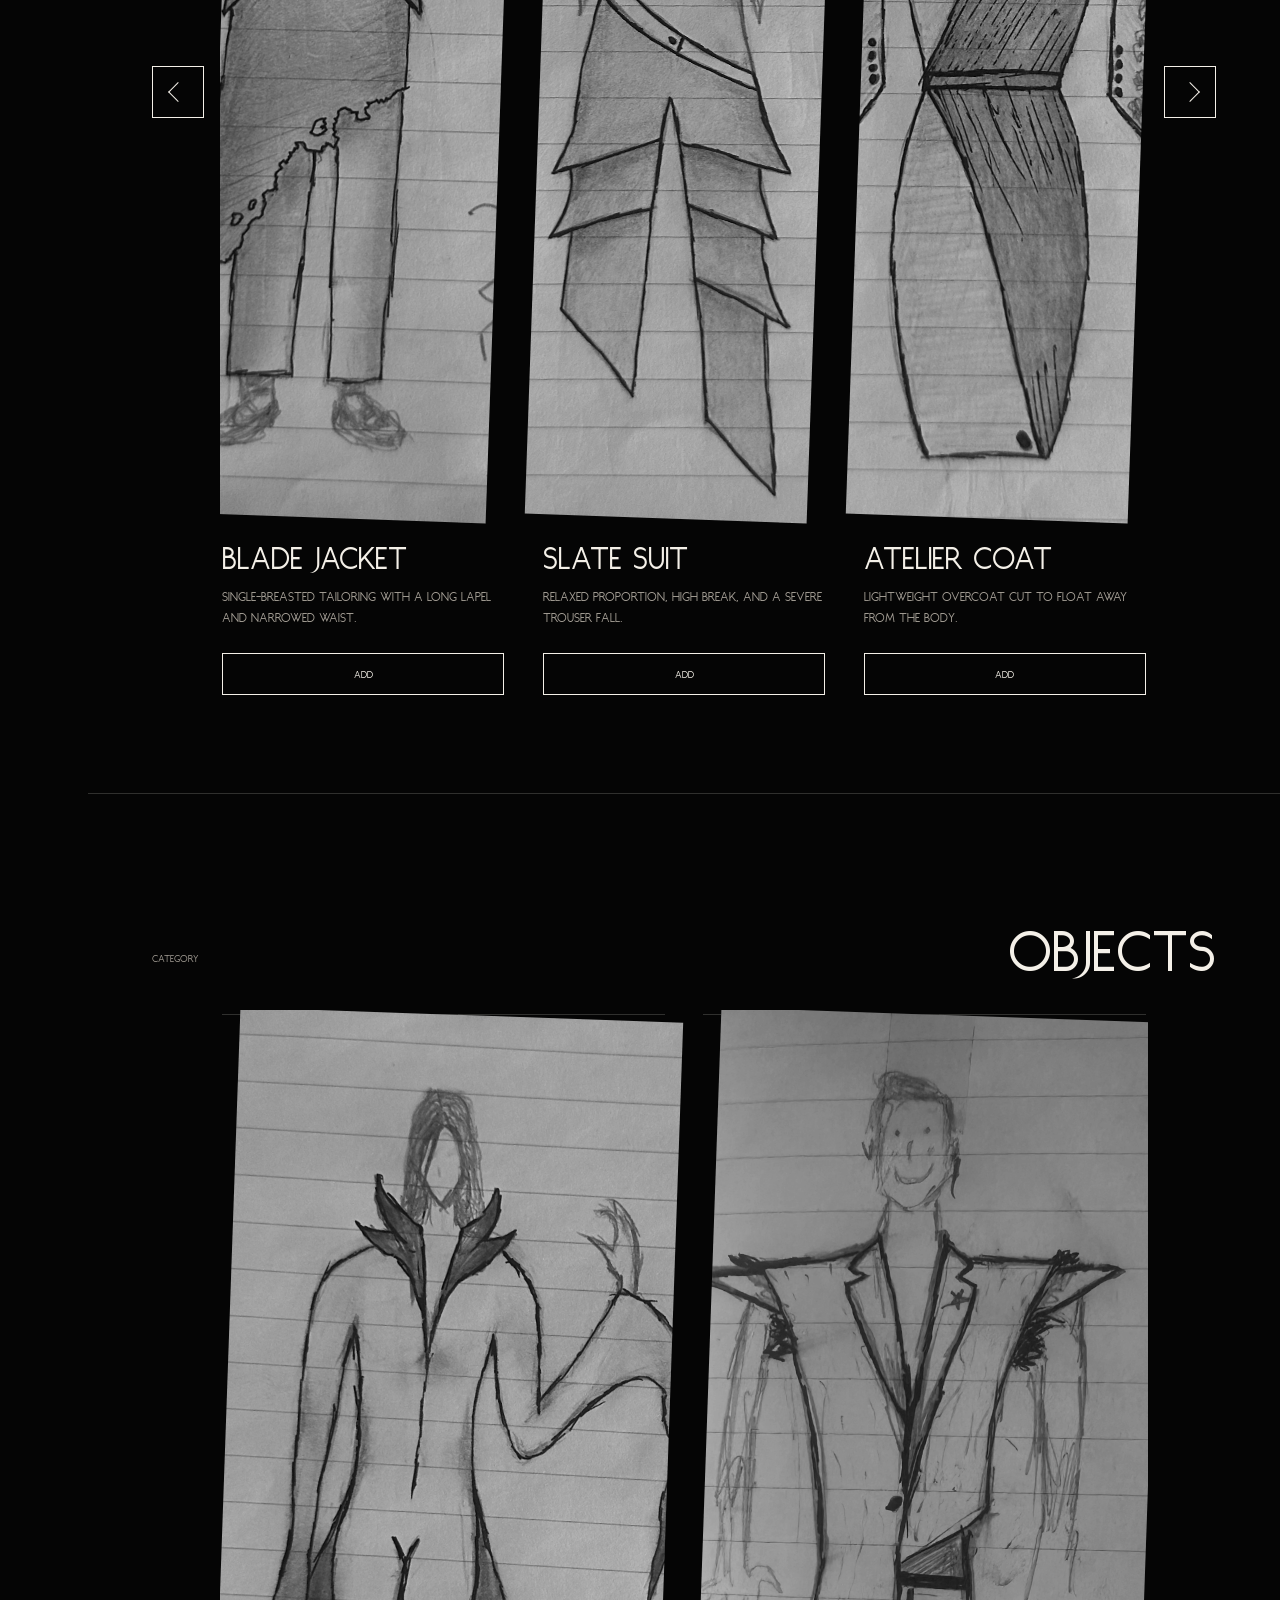
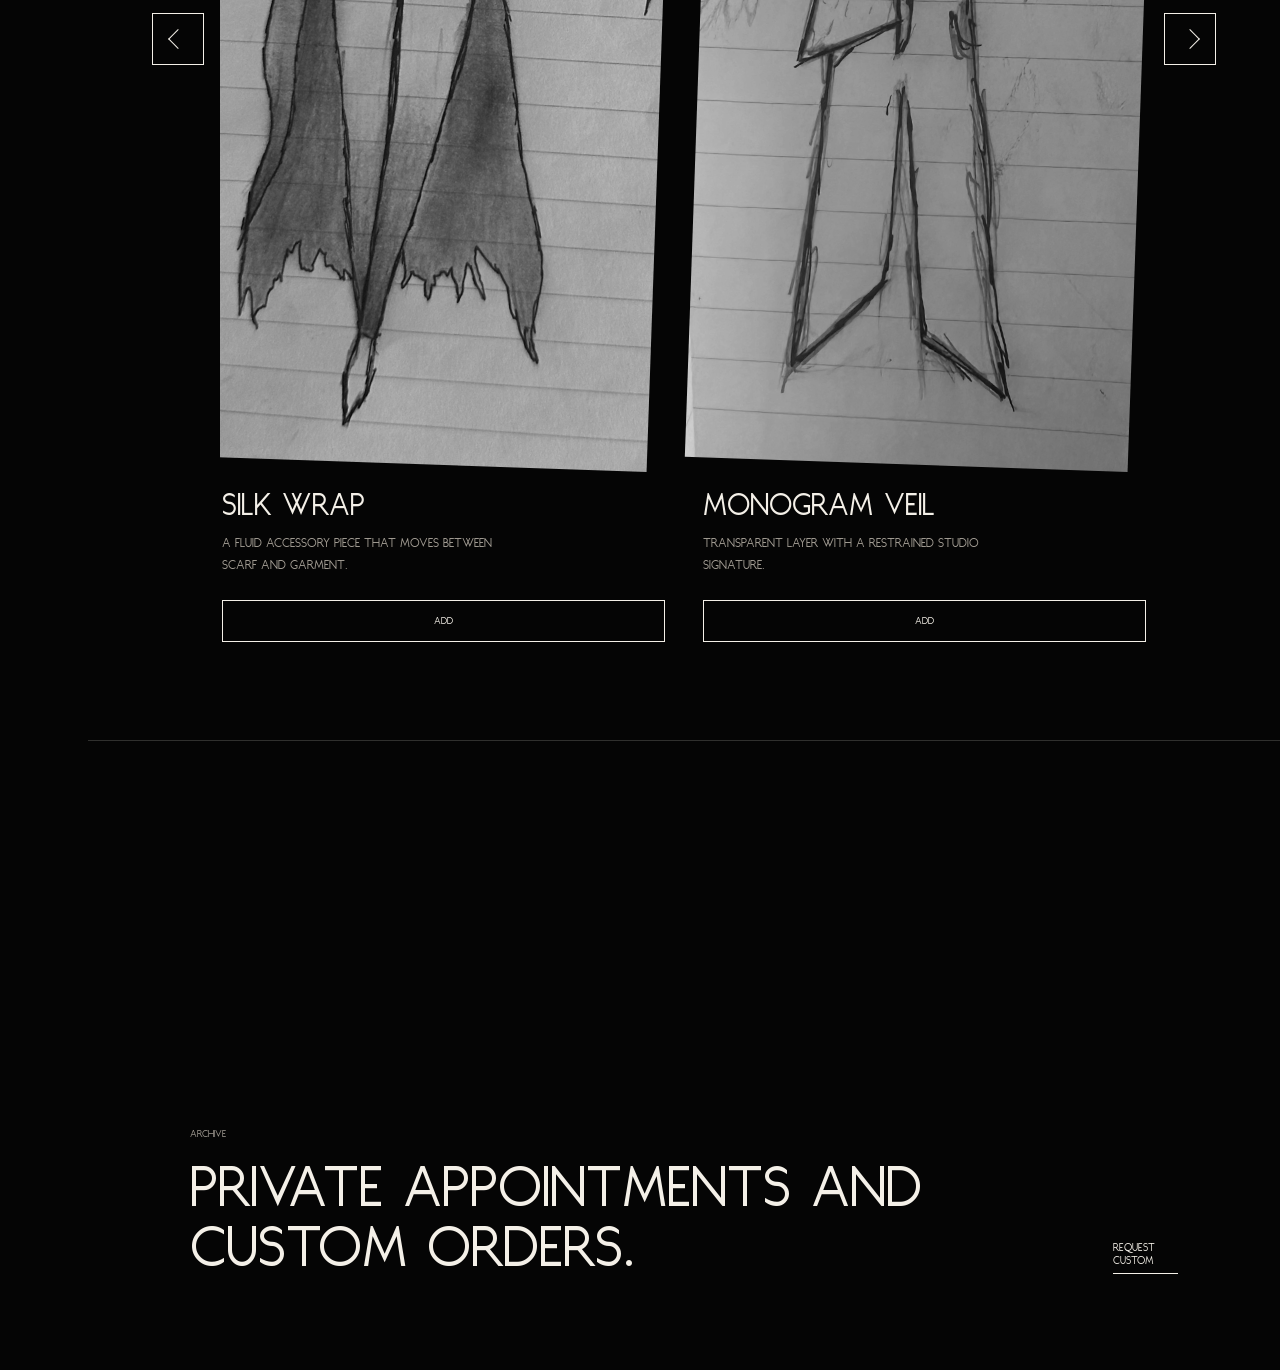
==== commit dd0c81e8: "fixed email to reach out" ====
--- a/index.html
+++ b/index.html
@@ -295,7 +295,7 @@
           <p>Archive</p>
           <h2 id="archive-title">Private appointments and custom orders.</h2>
         </div>
-        <a href="mailto:atelier@evgrafov.example">Request selection</a>
+        <a href="mailto:alekseievgrafov@outlook.com">Request custom</a>
       </section>
     </main>
 
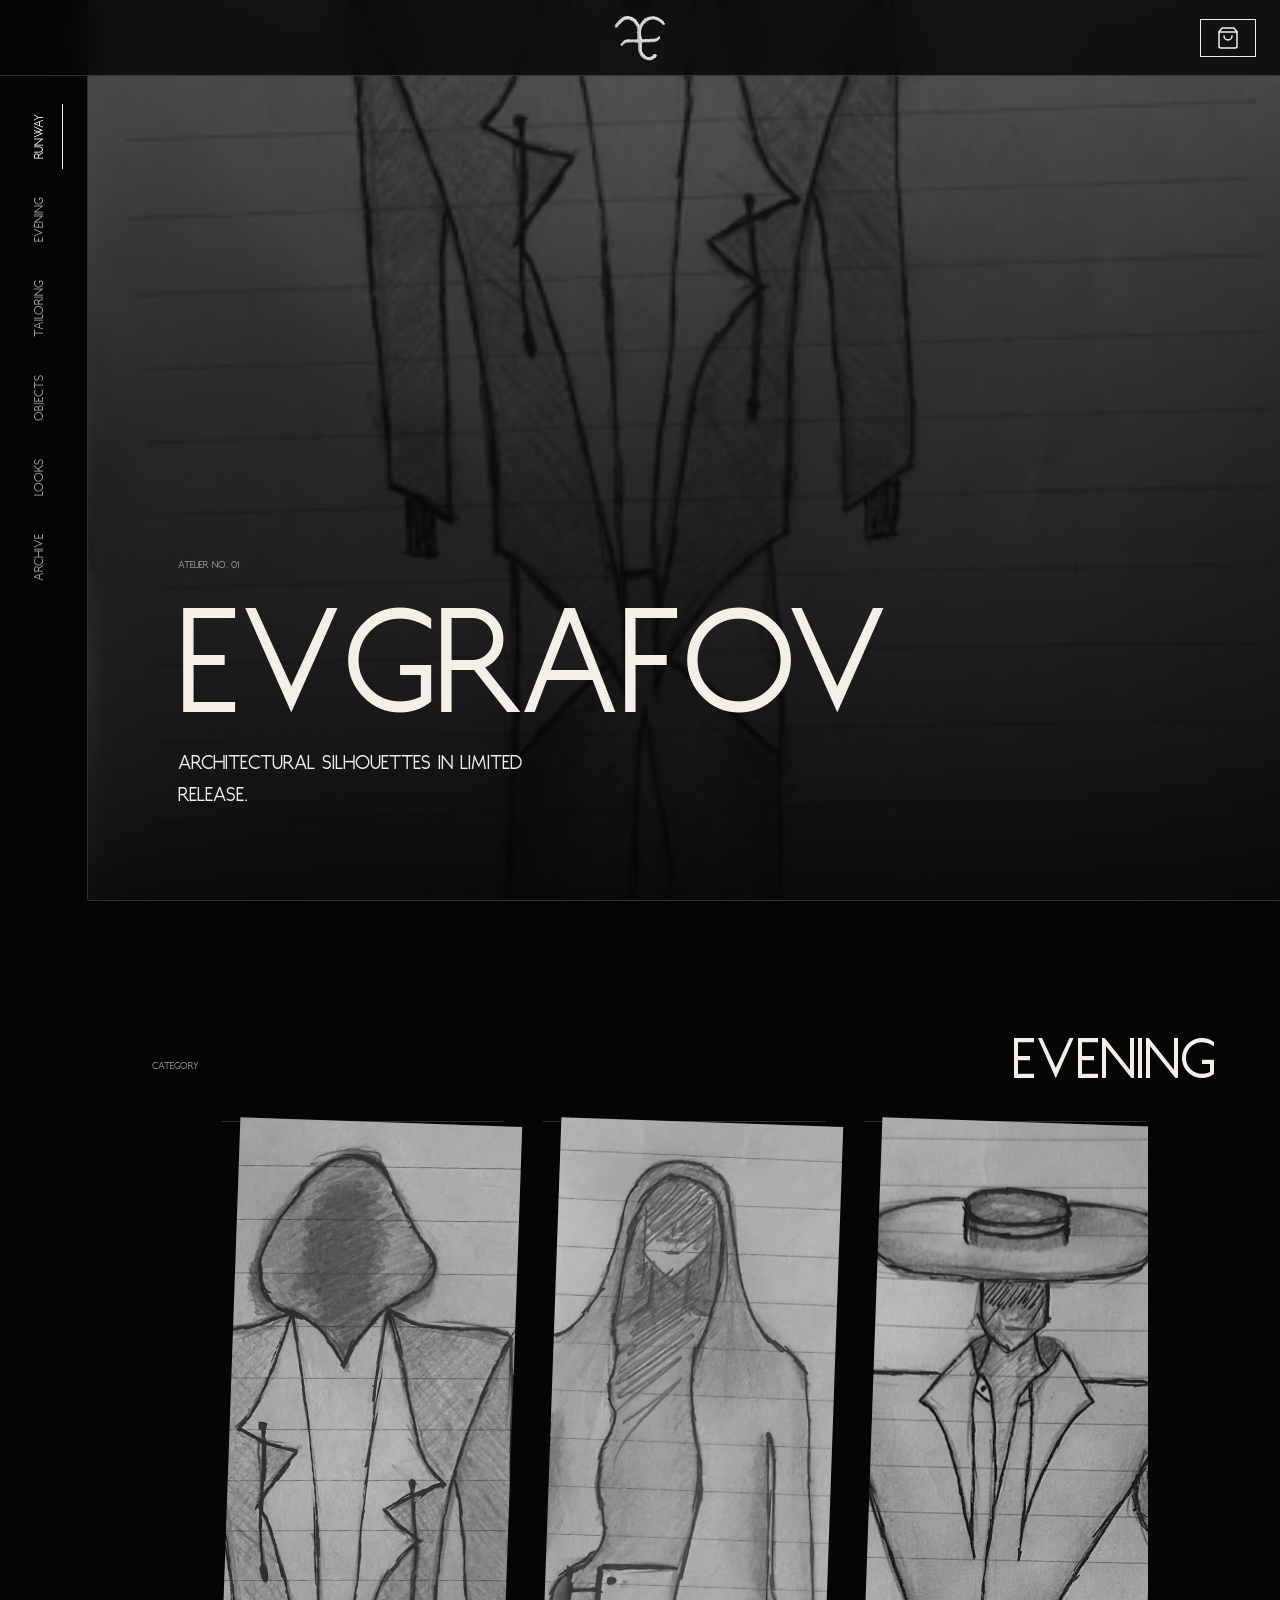
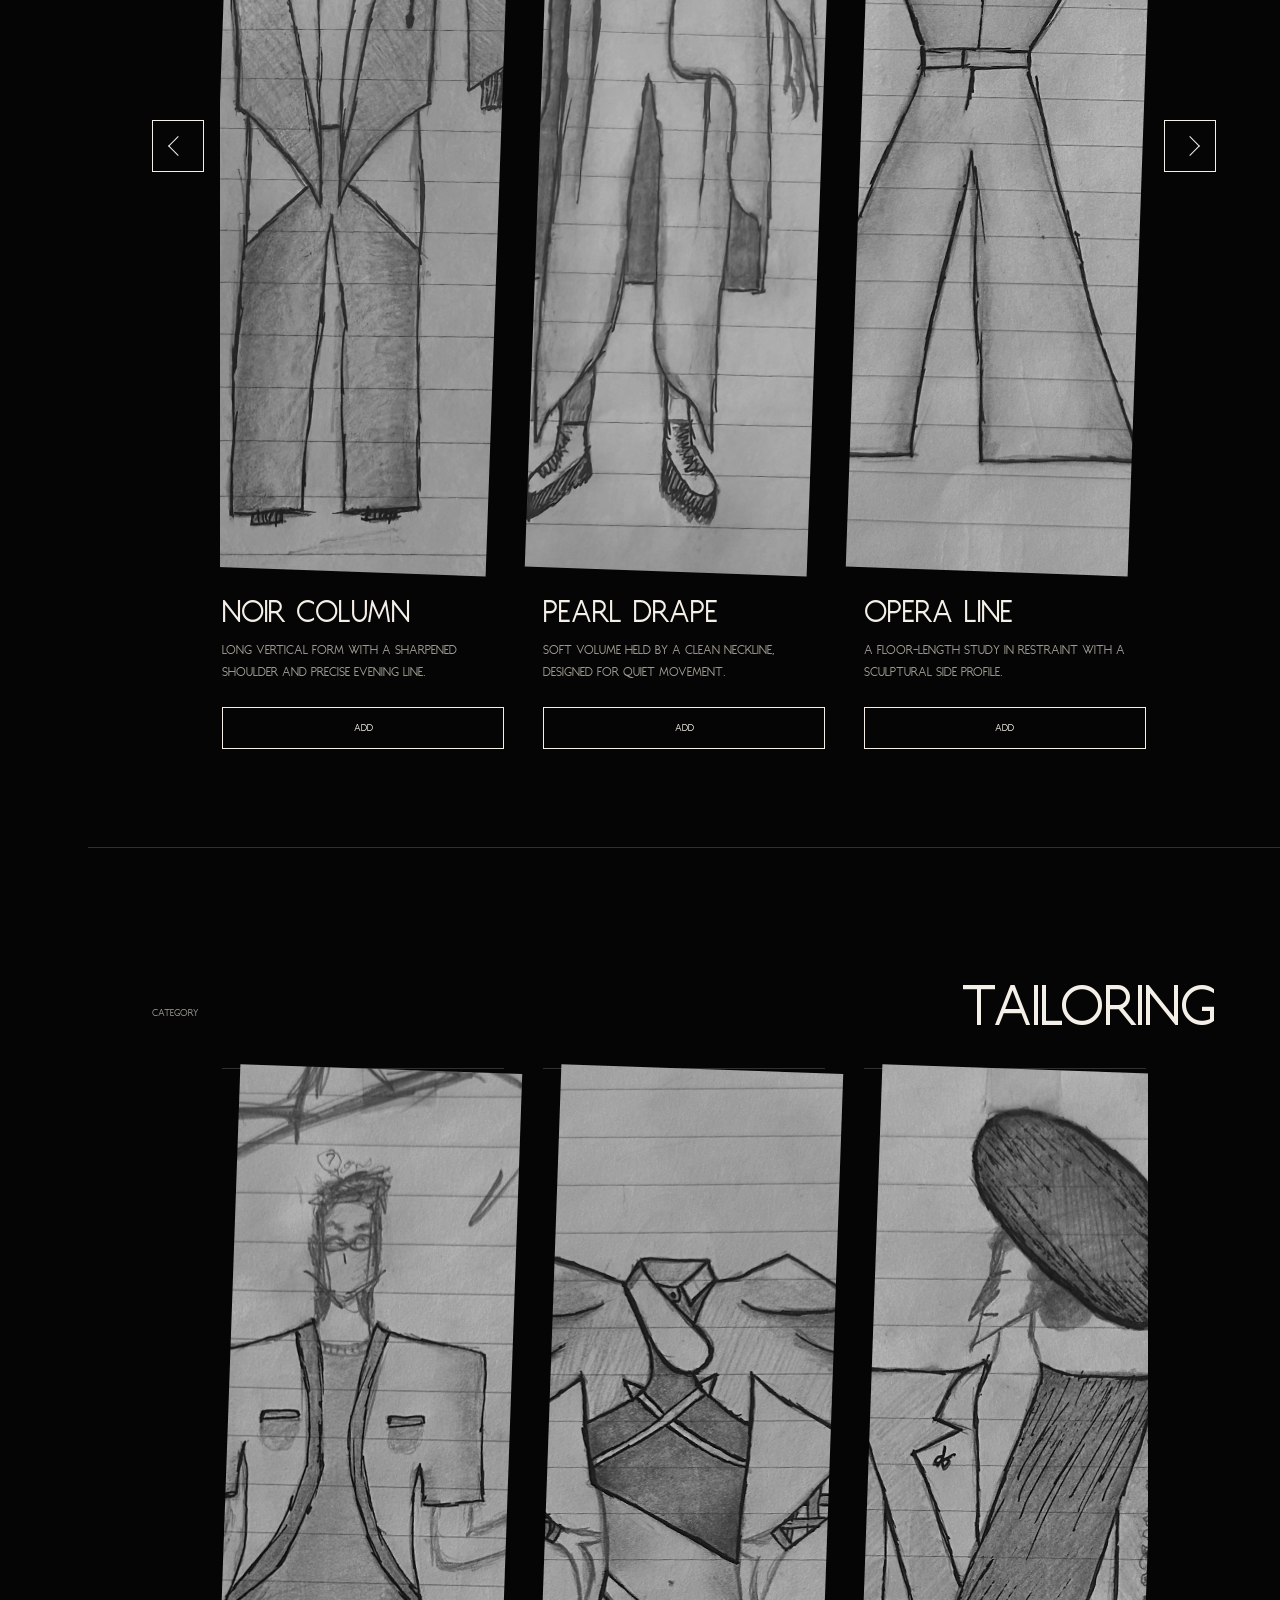
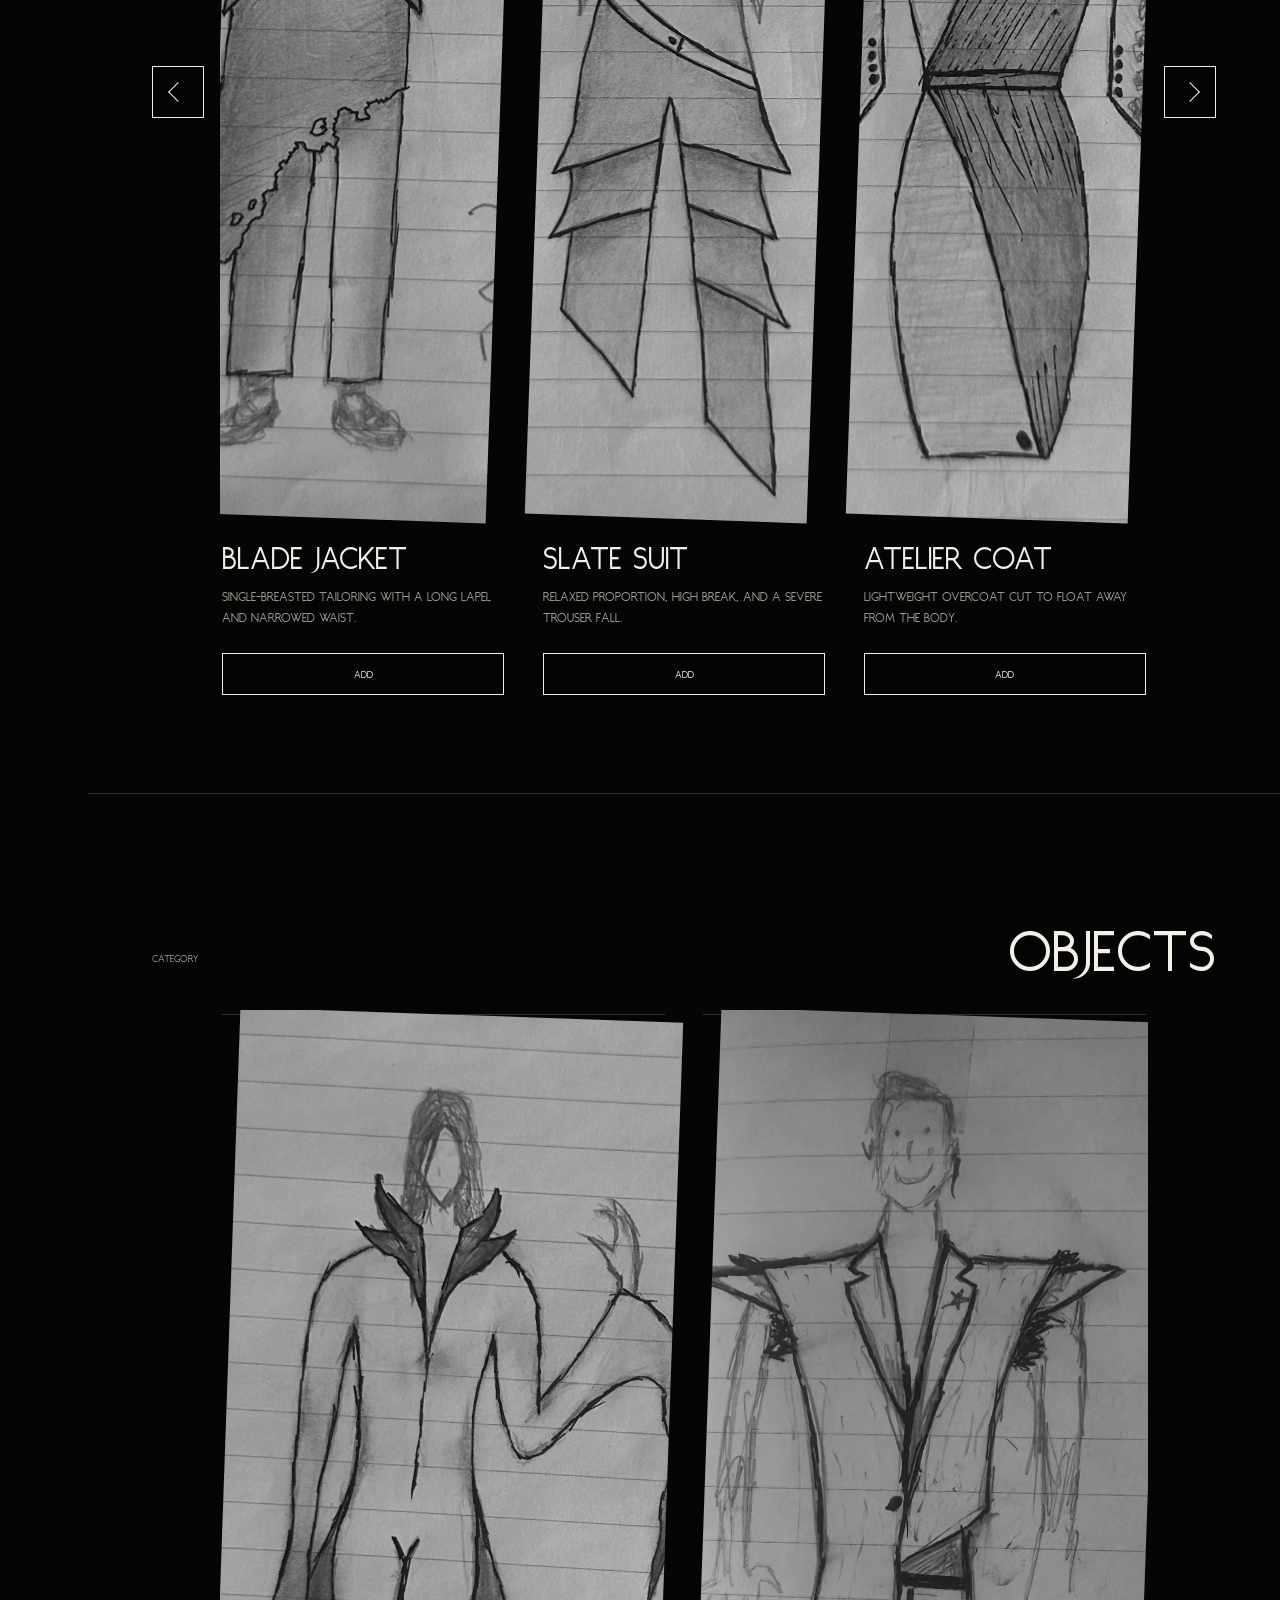
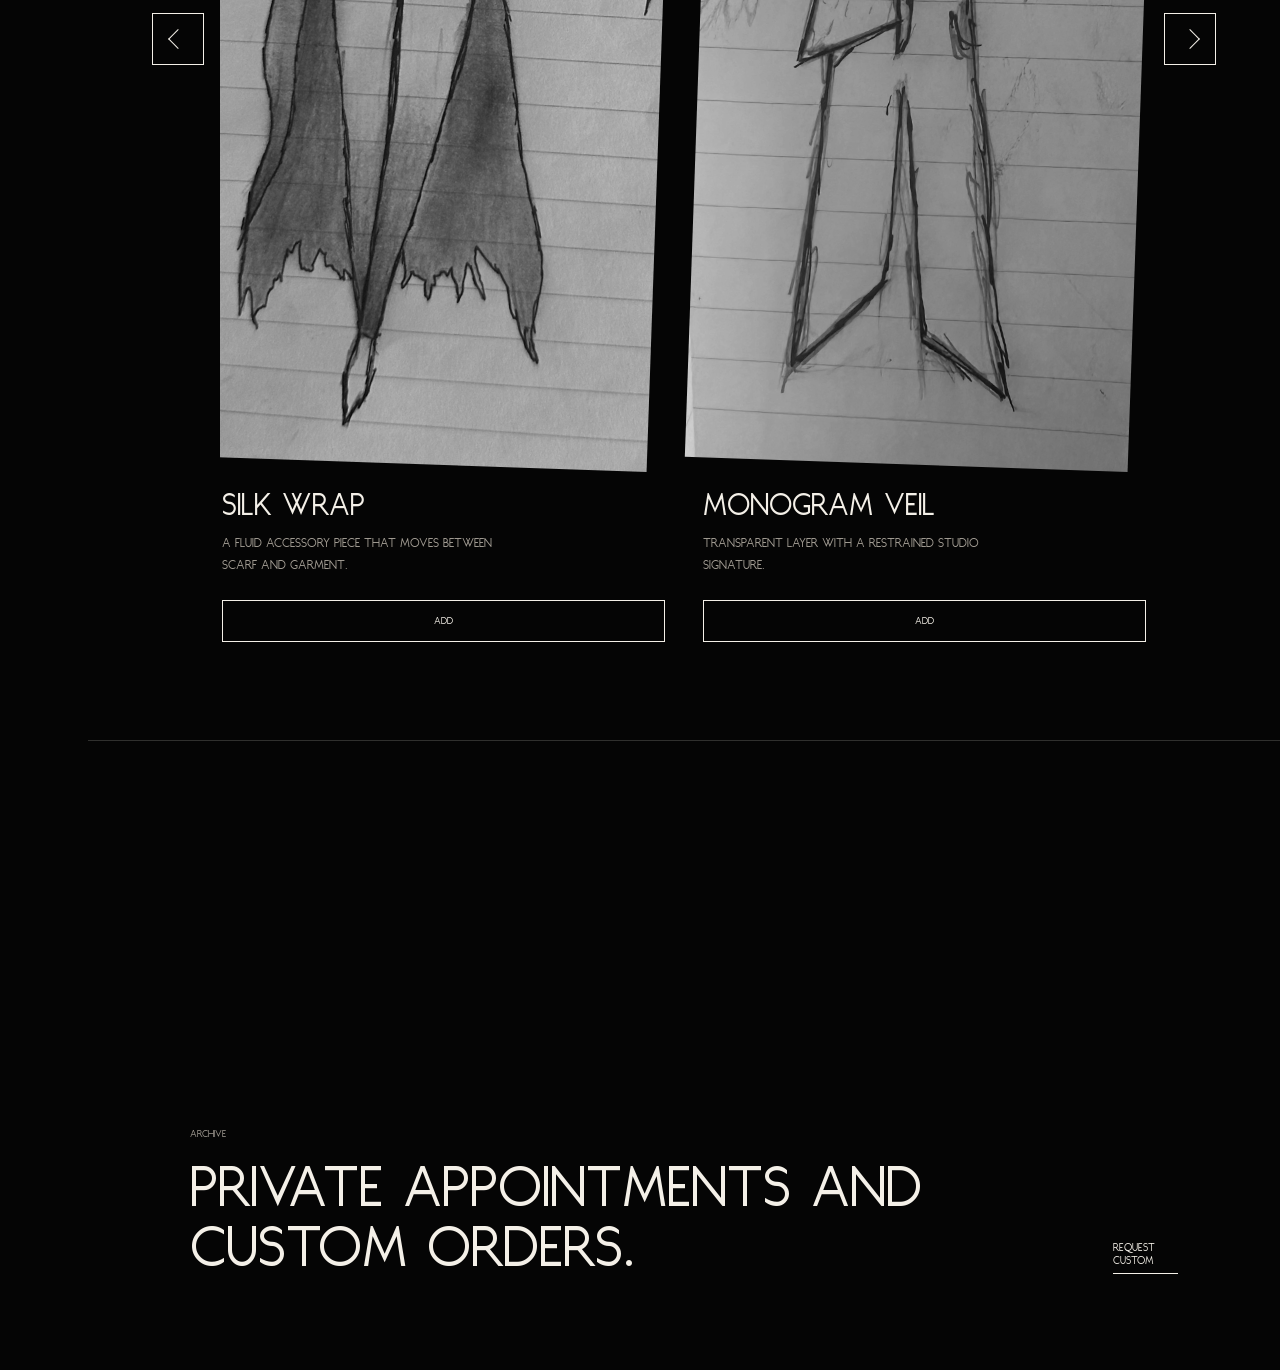
==== commit 49f50ae1: "fix: cart shows nothing if there are 0 items; change: create icon instead of word cart" ====
--- a/index.html
+++ b/index.html
@@ -33,8 +33,12 @@
         aria-label="Open cart"
         aria-controls="cartPanel"
       >
-        <span>Cart</span>
-        <span class="cart-count" data-cart-count>0</span>
+        <svg width="24" height="24" viewBox="0 0 24 24" fill="none" stroke="currentColor" stroke-width="1.5" stroke-linecap="round" stroke-linejoin="round">
+          <path d="M6 2L3 6v14a2 2 0 0 0 2 2h14a2 2 0 0 0 2-2V6l-3-4z"></path>
+          <line x1="3" y1="6" x2="21" y2="6"></line>
+          <path d="M16 10a4 4 0 0 1-8 0"></path>
+        </svg>
+        <span class="cart-count hidden" data-cart-count>0</span>
       </button>
     </header>
 
--- a/src/styles.css
+++ b/src/styles.css
@@ -135,11 +135,27 @@
   display: inline-flex;
   align-items: center;
   justify-content: center;
-  gap: 8px;
+  position: relative;
 }
 
 .cart-count {
-  min-width: 16px;
+  position: absolute;
+  top: 0;
+  right: 6px;
+  background-color: var(--ink);
+  color: var(--paper);
+  font-size: 11px;
+  font-weight: 700;
+  border-radius: 50%;
+  width: 18px;
+  height: 18px;
+  display: flex;
+  align-items: center;
+  justify-content: center;
+}
+
+.cart-count.hidden {
+  display: none;
 }
 
 .category-menu {
--- a/src/styles.css
+++ b/src/styles.css
@@ -135,11 +135,27 @@
   display: inline-flex;
   align-items: center;
   justify-content: center;
-  gap: 8px;
+  position: relative;
 }
 
 .cart-count {
-  min-width: 16px;
+  position: absolute;
+  top: 0;
+  right: 6px;
+  background-color: var(--ink);
+  color: var(--paper);
+  font-size: 11px;
+  font-weight: 700;
+  border-radius: 50%;
+  width: 18px;
+  height: 18px;
+  display: flex;
+  align-items: center;
+  justify-content: center;
+}
+
+.cart-count.hidden {
+  display: none;
 }
 
 .category-menu {
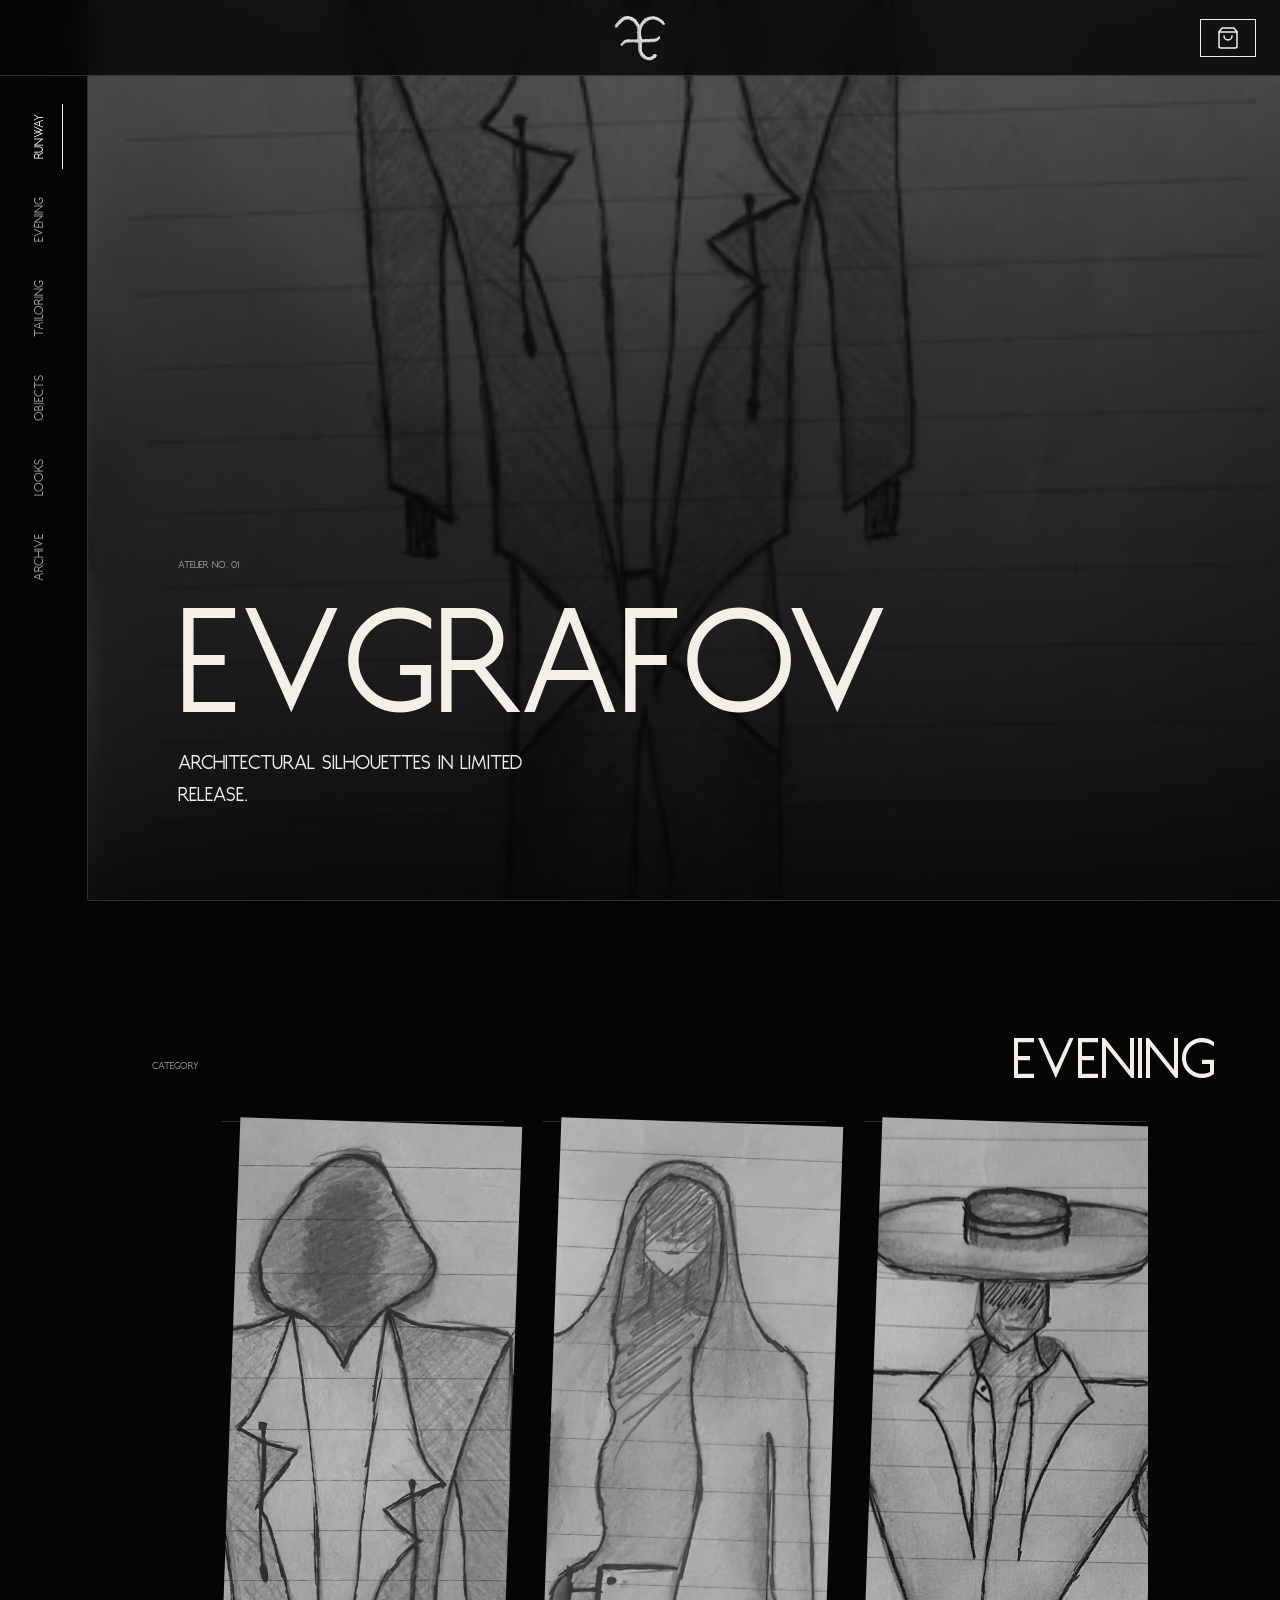
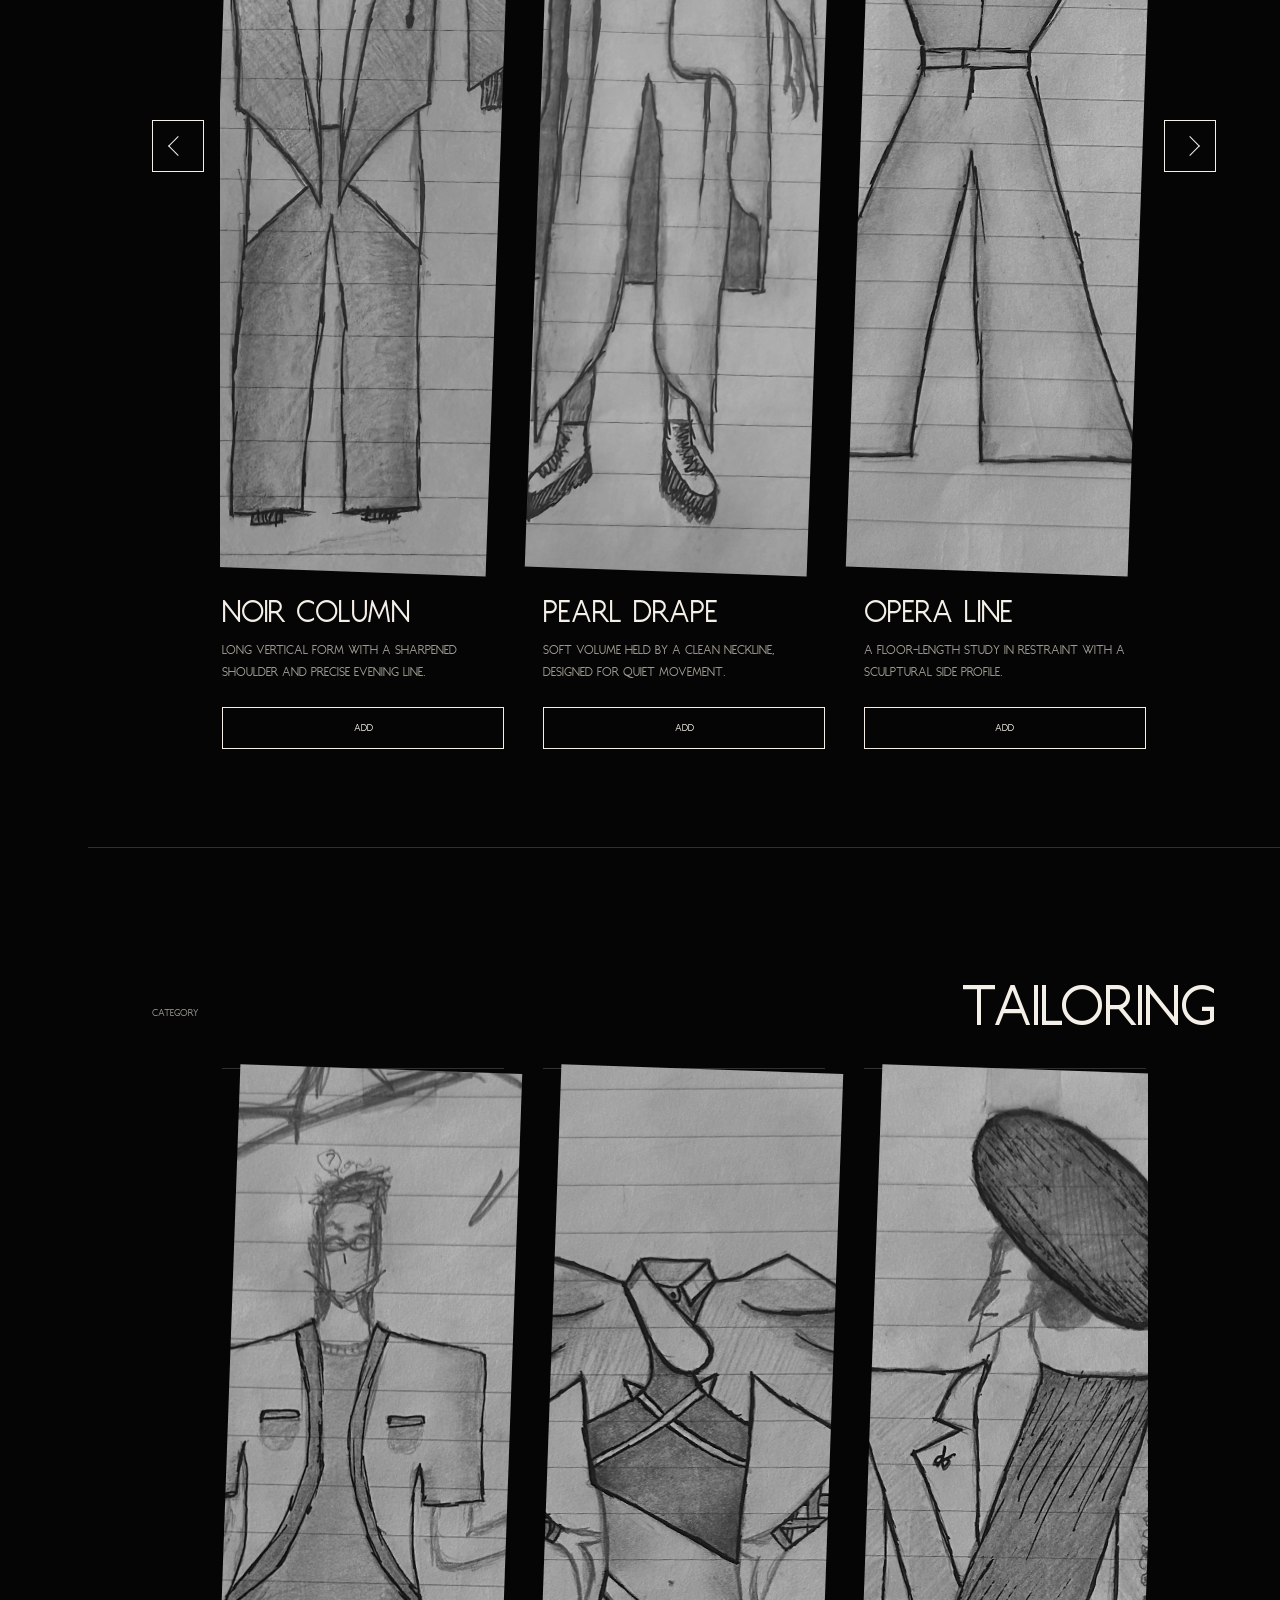
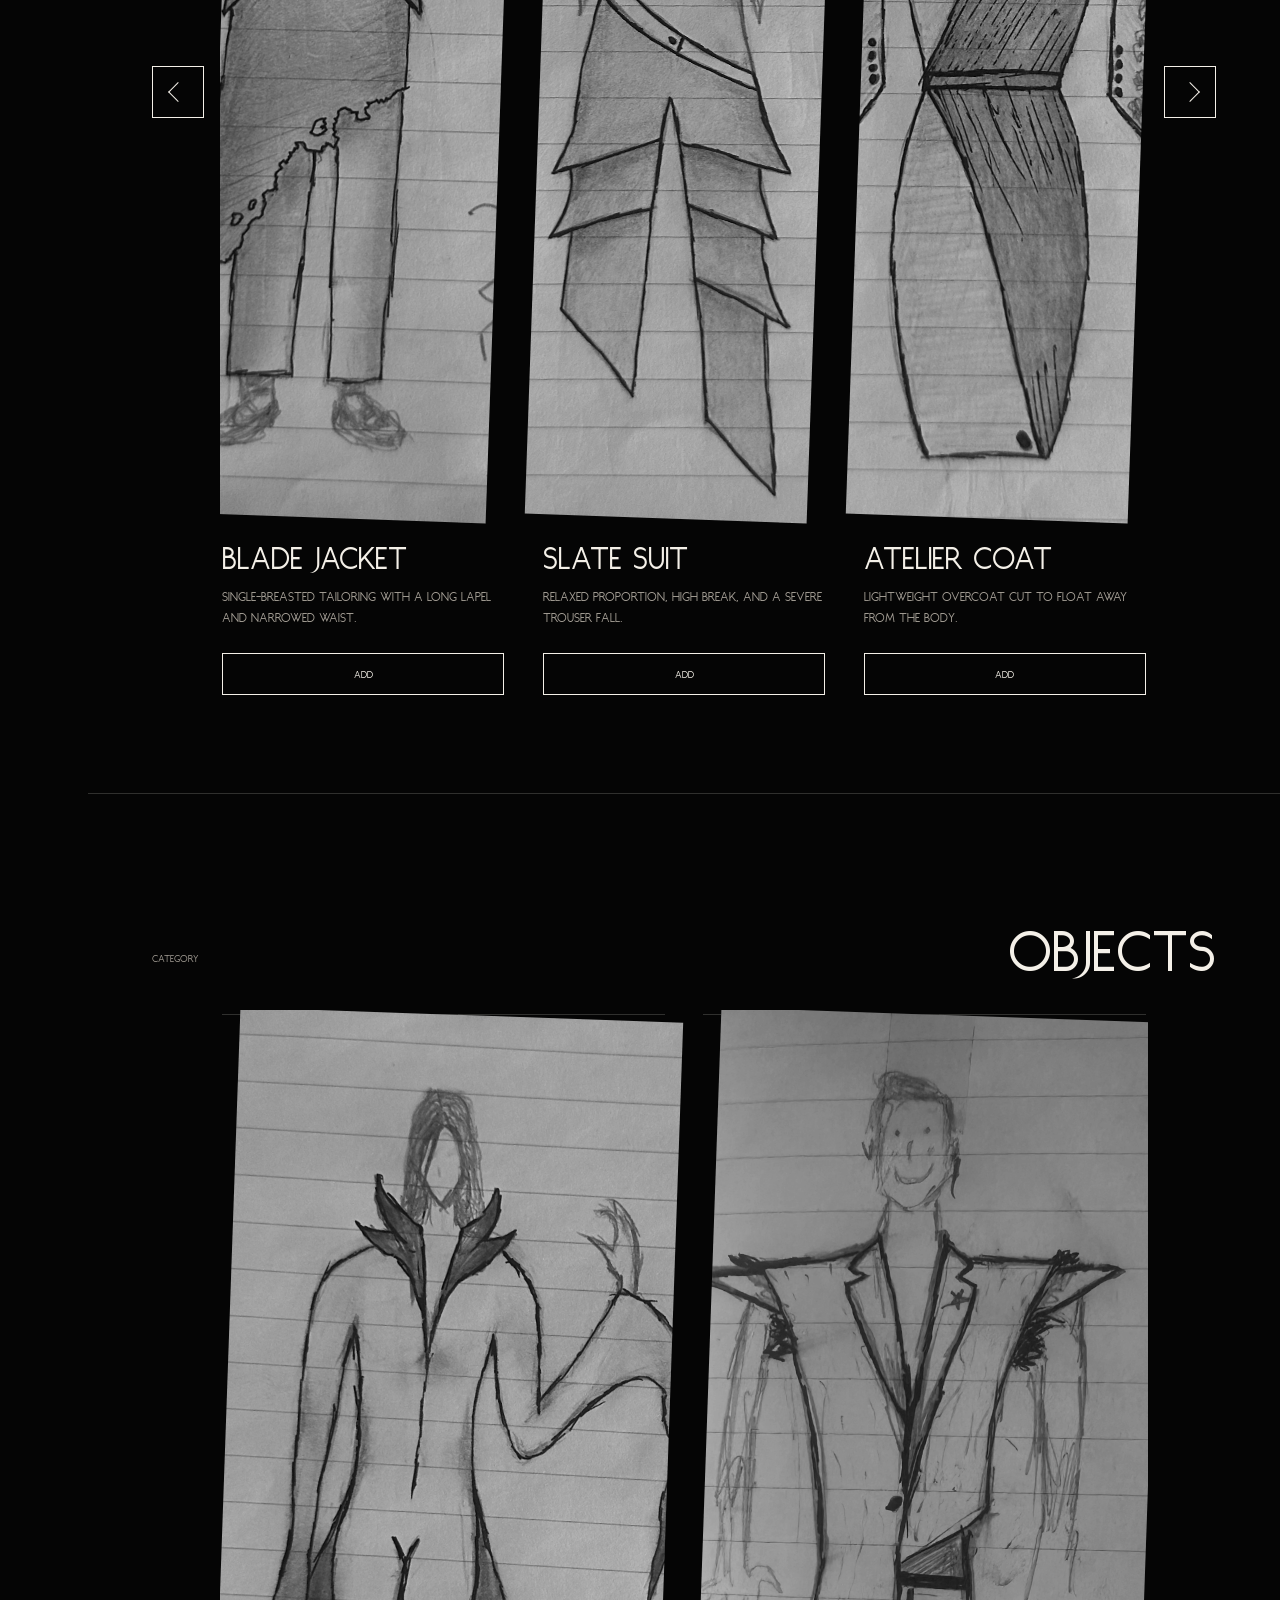
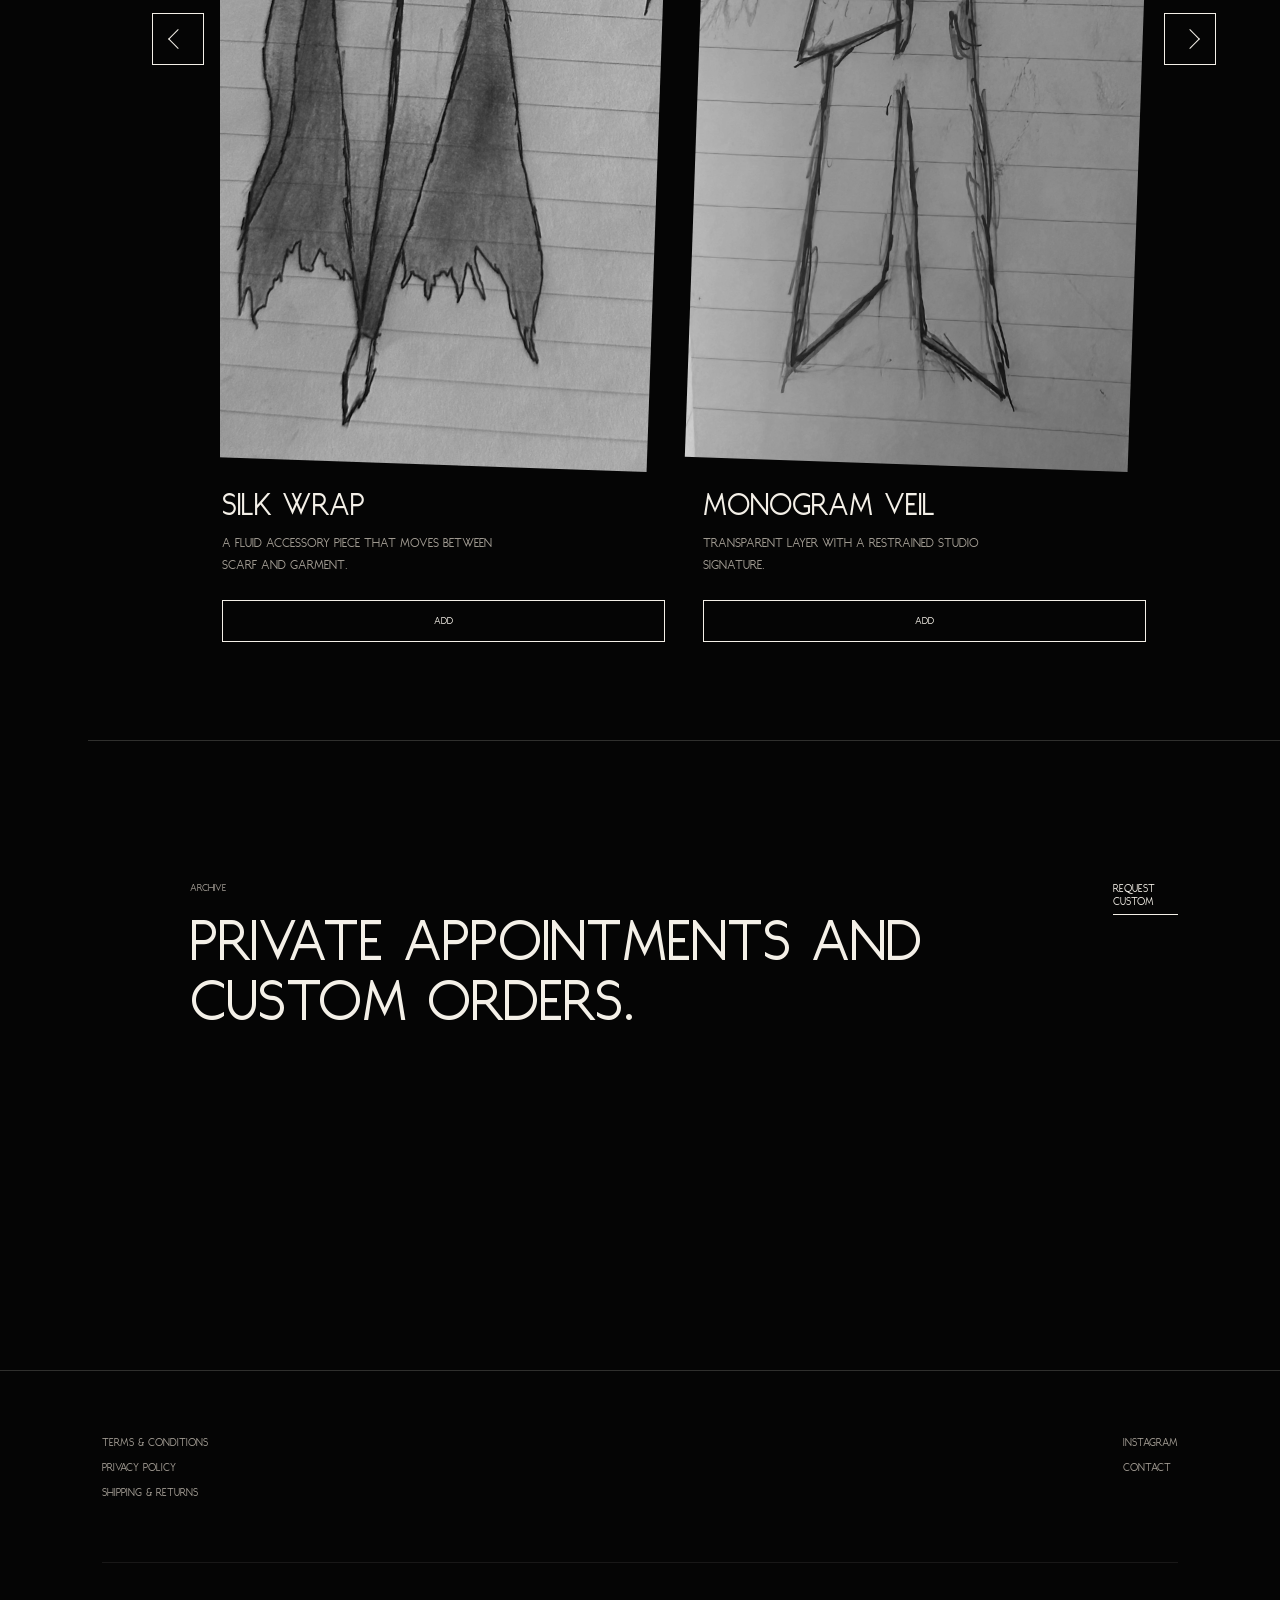
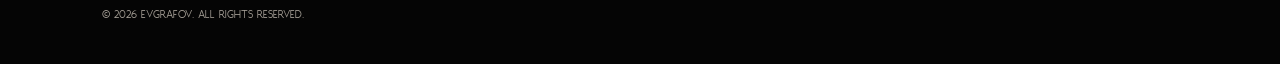
==== commit 295974f1: "add: privacy, shipping, terms pages, instagram link into the footer;" ====
--- a/index.html
+++ b/index.html
@@ -1,334 +1,229 @@
 <!doctype html>
 <html lang="en">
-  <head>
-    <meta charset="utf-8" />
-    <meta name="viewport" content="width=device-width, initial-scale=1" />
-    <meta
-      name="description"
-      content="Evgrafov high fashion collection, minimal lookbook shopping experience."
-    />
-    <title>Evgrafov</title>
-    <link rel="icon" href="assets/favicon/favicon.ico" sizes="any" />
-    <link rel="icon" href="assets/favicon/favicon.svg" type="image/svg+xml" />
-    <link rel="apple-touch-icon" href="assets/favicon/apple-touch-icon.png" />
-    <link rel="manifest" href="assets/favicon/site.webmanifest" />
-    <link rel="preload" href="src/styles.css" as="style" />
-    <link rel="stylesheet" href="src/styles.css" />
-  </head>
-  <body>
-    <header class="site-header" aria-label="Primary navigation">
-      <span></span>
-      <a class="brand-mark" href="#runway" aria-label="Evgrafov home">
-        <img
-          src="assets/img/logo_trans.png"
-          width="1024"
-          height="1024"
-          alt="Evgrafov"
-        />
-      </a>
-
-      <button
-        class="cart-button"
-        type="button"
-        aria-label="Open cart"
-        aria-controls="cartPanel"
-      >
-        <svg width="24" height="24" viewBox="0 0 24 24" fill="none" stroke="currentColor" stroke-width="1.5" stroke-linecap="round" stroke-linejoin="round">
-          <path d="M6 2L3 6v14a2 2 0 0 0 2 2h14a2 2 0 0 0 2-2V6l-3-4z"></path>
-          <line x1="3" y1="6" x2="21" y2="6"></line>
-          <path d="M16 10a4 4 0 0 1-8 0"></path>
-        </svg>
-        <span class="cart-count hidden" data-cart-count>0</span>
-      </button>
-    </header>
-
-    <nav
-      class="category-menu"
-      id="categoryMenu"
-      aria-label="Collection categories"
-    >
-      <a href="#runway" class="is-active">Runway</a>
-      <a href="#evening">Evening</a>
-      <a href="#tailoring">Tailoring</a>
-      <a href="#objects">Objects</a>
-      <a href="collection.html">Looks</a>
-      <a href="#archive">Archive</a>
-    </nav>
-
-    <main>
-      <section class="hero" id="runway" aria-labelledby="runway-title">
-        <video
-          class="hero-video"
-          autoplay
-          muted
-          loop
-          playsinline
-          preload="metadata"
-          poster="assets/img/generated/products/IMG_8112-thumb.webp"
-        >
-          <source src="assets/vid/look_anim.mp4" type="video/mp4" />
-        </video>
-        <div class="hero-copy">
-          <p>Atelier No. 01</p>
-          <h1 id="runway-title">Evgrafov</h1>
-          <span>Architectural silhouettes in limited release.</span>
+
+<head>
+  <meta charset="utf-8" />
+  <meta name="viewport" content="width=device-width, initial-scale=1" />
+  <meta name="description" content="Evgrafov high fashion collection, minimal lookbook shopping experience." />
+  <title>Evgrafov</title>
+  <link rel="icon" href="assets/favicon/favicon.ico" sizes="any" />
+  <link rel="icon" href="assets/favicon/favicon.svg" type="image/svg+xml" />
+  <link rel="apple-touch-icon" href="assets/favicon/apple-touch-icon.png" />
+  <link rel="manifest" href="assets/favicon/site.webmanifest" />
+  <link rel="preload" href="src/styles.css" as="style" />
+  <link rel="stylesheet" href="src/styles.css" />
+</head>
+
+<body>
+  <header class="site-header" aria-label="Primary navigation">
+    <span></span>
+    <a class="brand-mark" href="#runway" aria-label="Evgrafov home">
+      <img src="assets/img/logo_trans.png" width="1024" height="1024" alt="Evgrafov" />
+    </a>
+
+    <button class="cart-button" type="button" aria-label="Open cart" aria-controls="cartPanel">
+      <svg width="24" height="24" viewBox="0 0 24 24" fill="none" stroke="currentColor" stroke-width="1.5"
+        stroke-linecap="round" stroke-linejoin="round">
+        <path d="M6 2L3 6v14a2 2 0 0 0 2 2h14a2 2 0 0 0 2-2V6l-3-4z"></path>
+        <line x1="3" y1="6" x2="21" y2="6"></line>
+        <path d="M16 10a4 4 0 0 1-8 0"></path>
+      </svg>
+      <span class="cart-count hidden" data-cart-count>0</span>
+    </button>
+  </header>
+
+  <nav class="category-menu" id="categoryMenu" aria-label="Collection categories">
+    <a href="#runway" class="is-active">Runway</a>
+    <a href="#evening">Evening</a>
+    <a href="#tailoring">Tailoring</a>
+    <a href="#objects">Objects</a>
+    <a href="collection.html">Looks</a>
+    <a href="#archive">Archive</a>
+  </nav>
+
+  <main>
+    <section class="hero" id="runway" aria-labelledby="runway-title">
+      <video class="hero-video" autoplay muted loop playsinline preload="metadata"
+        poster="assets/img/generated/products/IMG_8112-thumb.webp">
+        <source src="assets/vid/look_anim.mp4" type="video/mp4" />
+      </video>
+      <div class="hero-copy">
+        <p>Atelier No. 01</p>
+        <h1 id="runway-title">Evgrafov</h1>
+        <span>Architectural silhouettes in limited release.</span>
+      </div>
+    </section>
+
+    <section class="collection-section" id="evening" aria-labelledby="evening-title">
+      <div class="section-heading">
+        <p>Category</p>
+        <h2 id="evening-title">Evening</h2>
+      </div>
+      <div class="carousel-shell">
+        <button class="carousel-control prev" type="button" aria-label="Previous evening piece"></button>
+        <div class="product-carousel" tabindex="0" aria-label="Evening collection">
+          <article class="product-card">
+            <img src="assets/img/generated/products/IMG_8112.webp" width="1400" height="1050"
+              alt="Noir column gown sketch" loading="lazy" />
+            <div>
+              <h3>Noir Column</h3>
+              <p>
+                Long vertical form with a sharpened shoulder and precise
+                evening line.
+              </p>
+            </div>
+            <button type="button" data-add="Noir Column">Add</button>
+          </article>
+          <article class="product-card">
+            <img src="assets/img/generated/products/IMG_8113.webp" width="1400" height="1050"
+              alt="Pearl drape look sketch" loading="lazy" />
+            <div>
+              <h3>Pearl Drape</h3>
+              <p>
+                Soft volume held by a clean neckline, designed for quiet
+                movement.
+              </p>
+            </div>
+            <button type="button" data-add="Pearl Drape">Add</button>
+          </article>
+          <article class="product-card">
+            <img src="assets/img/generated/products/IMG_8114.webp" width="1400" height="1050"
+              alt="Opera line dress sketch" loading="lazy" />
+            <div>
+              <h3>Opera Line</h3>
+              <p>
+                A floor-length study in restraint with a sculptural side
+                profile.
+              </p>
+            </div>
+            <button type="button" data-add="Opera Line">Add</button>
+          </article>
         </div>
-      </section>
-
-      <section
-        class="collection-section"
-        id="evening"
-        aria-labelledby="evening-title"
-      >
-        <div class="section-heading">
-          <p>Category</p>
-          <h2 id="evening-title">Evening</h2>
+        <button class="carousel-control next" type="button" aria-label="Next evening piece"></button>
+      </div>
+    </section>
+
+    <section class="collection-section" id="tailoring" aria-labelledby="tailoring-title">
+      <div class="section-heading">
+        <p>Category</p>
+        <h2 id="tailoring-title">Tailoring</h2>
+      </div>
+      <div class="carousel-shell">
+        <button class="carousel-control prev" type="button" aria-label="Previous tailoring piece"></button>
+        <div class="product-carousel" tabindex="0" aria-label="Tailoring collection">
+          <article class="product-card">
+            <img src="assets/img/generated/products/IMG_8115.webp" width="1400" height="1050" alt="Blade jacket sketch"
+              loading="lazy" />
+            <div>
+              <h3>Blade Jacket</h3>
+              <p>
+                Single-breasted tailoring with a long lapel and narrowed
+                waist.
+              </p>
+            </div>
+            <button type="button" data-add="Blade Jacket">Add</button>
+          </article>
+          <article class="product-card">
+            <img src="assets/img/generated/products/IMG_8116.webp" width="1400" height="1050" alt="Slate suit sketch"
+              loading="lazy" />
+            <div>
+              <h3>Slate Suit</h3>
+              <p>
+                Relaxed proportion, high break, and a severe trouser fall.
+              </p>
+            </div>
+            <button type="button" data-add="Slate Suit">Add</button>
+          </article>
+          <article class="product-card">
+            <img src="assets/img/generated/products/IMG_8117.webp" width="1400" height="1050" alt="Atelier coat sketch"
+              loading="lazy" />
+            <div>
+              <h3>Atelier Coat</h3>
+              <p>Lightweight overcoat cut to float away from the body.</p>
+            </div>
+            <button type="button" data-add="Atelier Coat">Add</button>
+          </article>
         </div>
-        <div class="carousel-shell">
-          <button
-            class="carousel-control prev"
-            type="button"
-            aria-label="Previous evening piece"
-          ></button>
-          <div
-            class="product-carousel"
-            tabindex="0"
-            aria-label="Evening collection"
-          >
-            <article class="product-card">
-              <img
-                src="assets/img/generated/products/IMG_8112.webp"
-                width="1400"
-                height="1050"
-                alt="Noir column gown sketch"
-                loading="lazy"
-              />
-              <div>
-                <h3>Noir Column</h3>
-                <p>
-                  Long vertical form with a sharpened shoulder and precise
-                  evening line.
-                </p>
-              </div>
-              <button type="button" data-add="Noir Column">Add</button>
-            </article>
-            <article class="product-card">
-              <img
-                src="assets/img/generated/products/IMG_8113.webp"
-                width="1400"
-                height="1050"
-                alt="Pearl drape look sketch"
-                loading="lazy"
-              />
-              <div>
-                <h3>Pearl Drape</h3>
-                <p>
-                  Soft volume held by a clean neckline, designed for quiet
-                  movement.
-                </p>
-              </div>
-              <button type="button" data-add="Pearl Drape">Add</button>
-            </article>
-            <article class="product-card">
-              <img
-                src="assets/img/generated/products/IMG_8114.webp"
-                width="1400"
-                height="1050"
-                alt="Opera line dress sketch"
-                loading="lazy"
-              />
-              <div>
-                <h3>Opera Line</h3>
-                <p>
-                  A floor-length study in restraint with a sculptural side
-                  profile.
-                </p>
-              </div>
-              <button type="button" data-add="Opera Line">Add</button>
-            </article>
-          </div>
-          <button
-            class="carousel-control next"
-            type="button"
-            aria-label="Next evening piece"
-          ></button>
+        <button class="carousel-control next" type="button" aria-label="Next tailoring piece"></button>
+      </div>
+    </section>
+
+    <section class="collection-section" id="objects" aria-labelledby="objects-title">
+      <div class="section-heading">
+        <p>Category</p>
+        <h2 id="objects-title">Objects</h2>
+      </div>
+      <div class="carousel-shell">
+        <button class="carousel-control prev" type="button" aria-label="Previous object"></button>
+        <div class="product-carousel" tabindex="0" aria-label="Objects collection">
+          <article class="product-card">
+            <img src="assets/img/generated/products/IMG_8118.webp" width="1400" height="1050"
+              alt="Silk wrap object sketch" loading="lazy" />
+            <div>
+              <h3>Silk Wrap</h3>
+              <p>
+                A fluid accessory piece that moves between scarf and garment.
+              </p>
+            </div>
+            <button type="button" data-add="Silk Wrap">Add</button>
+          </article>
+          <article class="product-card">
+            <img src="assets/img/generated/products/IMG_8119.webp" width="1400" height="1050"
+              alt="Monogram veil object sketch" loading="lazy" />
+            <div>
+              <h3>Monogram Veil</h3>
+              <p>Transparent layer with a restrained studio signature.</p>
+            </div>
+            <button type="button" data-add="Monogram Veil">Add</button>
+          </article>
         </div>
-      </section>
-
-      <section
-        class="collection-section"
-        id="tailoring"
-        aria-labelledby="tailoring-title"
-      >
-        <div class="section-heading">
-          <p>Category</p>
-          <h2 id="tailoring-title">Tailoring</h2>
-        </div>
-        <div class="carousel-shell">
-          <button
-            class="carousel-control prev"
-            type="button"
-            aria-label="Previous tailoring piece"
-          ></button>
-          <div
-            class="product-carousel"
-            tabindex="0"
-            aria-label="Tailoring collection"
-          >
-            <article class="product-card">
-              <img
-                src="assets/img/generated/products/IMG_8115.webp"
-                width="1400"
-                height="1050"
-                alt="Blade jacket sketch"
-                loading="lazy"
-              />
-              <div>
-                <h3>Blade Jacket</h3>
-                <p>
-                  Single-breasted tailoring with a long lapel and narrowed
-                  waist.
-                </p>
-              </div>
-              <button type="button" data-add="Blade Jacket">Add</button>
-            </article>
-            <article class="product-card">
-              <img
-                src="assets/img/generated/products/IMG_8116.webp"
-                width="1400"
-                height="1050"
-                alt="Slate suit sketch"
-                loading="lazy"
-              />
-              <div>
-                <h3>Slate Suit</h3>
-                <p>
-                  Relaxed proportion, high break, and a severe trouser fall.
-                </p>
-              </div>
-              <button type="button" data-add="Slate Suit">Add</button>
-            </article>
-            <article class="product-card">
-              <img
-                src="assets/img/generated/products/IMG_8117.webp"
-                width="1400"
-                height="1050"
-                alt="Atelier coat sketch"
-                loading="lazy"
-              />
-              <div>
-                <h3>Atelier Coat</h3>
-                <p>Lightweight overcoat cut to float away from the body.</p>
-              </div>
-              <button type="button" data-add="Atelier Coat">Add</button>
-            </article>
-          </div>
-          <button
-            class="carousel-control next"
-            type="button"
-            aria-label="Next tailoring piece"
-          ></button>
-        </div>
-      </section>
-
-      <section
-        class="collection-section"
-        id="objects"
-        aria-labelledby="objects-title"
-      >
-        <div class="section-heading">
-          <p>Category</p>
-          <h2 id="objects-title">Objects</h2>
-        </div>
-        <div class="carousel-shell">
-          <button
-            class="carousel-control prev"
-            type="button"
-            aria-label="Previous object"
-          ></button>
-          <div
-            class="product-carousel"
-            tabindex="0"
-            aria-label="Objects collection"
-          >
-            <article class="product-card">
-              <img
-                src="assets/img/generated/products/IMG_8118.webp"
-                width="1400"
-                height="1050"
-                alt="Silk wrap object sketch"
-                loading="lazy"
-              />
-              <div>
-                <h3>Silk Wrap</h3>
-                <p>
-                  A fluid accessory piece that moves between scarf and garment.
-                </p>
-              </div>
-              <button type="button" data-add="Silk Wrap">Add</button>
-            </article>
-            <article class="product-card">
-              <img
-                src="assets/img/generated/products/IMG_8119.webp"
-                width="1400"
-                height="1050"
-                alt="Monogram veil object sketch"
-                loading="lazy"
-              />
-              <div>
-                <h3>Monogram Veil</h3>
-                <p>Transparent layer with a restrained studio signature.</p>
-              </div>
-              <button type="button" data-add="Monogram Veil">Add</button>
-            </article>
-          </div>
-          <button
-            class="carousel-control next"
-            type="button"
-            aria-label="Next object"
-          ></button>
-        </div>
-      </section>
-
-      <section
-        class="archive-section"
-        id="archive"
-        aria-labelledby="archive-title"
-      >
-        <div>
-          <p>Archive</p>
-          <h2 id="archive-title">Private appointments and custom orders.</h2>
-        </div>
-        <a href="mailto:alekseievgrafov@outlook.com">Request custom</a>
-      </section>
-    </main>
-
-    <aside
-      class="cart-panel"
-      id="cartPanel"
-      aria-hidden="true"
-      aria-label="Shopping cart"
-    >
-      <div class="cart-scrim" data-close-cart></div>
-      <div
-        class="cart-drawer"
-        role="dialog"
-        aria-modal="true"
-        aria-labelledby="cart-title"
-      >
-        <div class="cart-heading">
-          <h2 id="cart-title">Cart</h2>
-          <button type="button" data-close-cart aria-label="Close cart">
-            Close
-          </button>
-        </div>
-        <div class="cart-items" data-cart-items>
-          <p>Your selection is empty.</p>
-        </div>
-        <button class="checkout-button" type="button">Request order</button>
-      </div>
-    </aside>
-
-    <script src="src/main.js" defer></script>
-  </body>
-</html>
+        <button class="carousel-control next" type="button" aria-label="Next object"></button>
+      </div>
+    </section>
+
+    <section class="archive-section" id="archive" aria-labelledby="archive-title">
+      <div>
+        <p>Archive</p>
+        <h2 id="archive-title">Private appointments and custom orders.</h2>
+      </div>
+      <a href="mailto:alekseievgrafov@outlook.com">Request custom</a>
+    </section>
+  </main>
+
+  <footer class="site-footer">
+    <div class="footer-content">
+      <div class="footer-links">
+        <a href="/templates/terms.html">Terms & Conditions</a>
+        <a href="/templates/privacy.html">Privacy Policy</a>
+        <a href="/templates/shipping.html">Shipping & Returns</a>
+      </div>
+      <div class="footer-social">
+        <a href="instagram.com/theonlyrejlet" target="_blank" rel="noopener">Instagram</a>
+        <a href="mailto:alekseievgrafov@outlook.com">Contact</a>
+      </div>
+    </div>
+    <div class="footer-bottom">
+      <p class="footer-copyright">© 2026 Evgrafov. All rights reserved.</p>
+    </div>
+  </footer>
+
+  <aside class="cart-panel" id="cartPanel" aria-hidden="true" aria-label="Shopping cart">
+    <div class="cart-scrim" data-close-cart></div>
+    <div class="cart-drawer" role="dialog" aria-modal="true" aria-labelledby="cart-title">
+      <div class="cart-heading">
+        <h2 id="cart-title">Cart</h2>
+        <button type="button" data-close-cart aria-label="Close cart">
+          Close
+        </button>
+      </div>
+      <div class="cart-items" data-cart-items>
+        <p>Your selection is empty.</p>
+      </div>
+      <button class="checkout-button" type="button">Request order</button>
+    </div>
+  </aside>
+
+  <script src="src/main.js" defer></script>
+</body>
+
+</html>
--- a/src/styles.css
+++ b/src/styles.css
@@ -390,7 +390,7 @@
   padding: calc(var(--header-h) + 64px) clamp(24px, 8vw, 124px) 96px;
   display: flex;
   justify-content: space-between;
-  align-items: end;
+  align-items: start;
   gap: 32px;
   border-top: 1px solid var(--line);
 }
@@ -401,6 +401,47 @@
   text-decoration: none;
   border-bottom: 1px solid currentColor;
   padding-bottom: 7px;
+}
+
+.site-footer {
+  padding: 64px clamp(24px, 8vw, 124px) 32px;
+  border-top: 1px solid var(--line);
+  font-size: 12px;
+  text-transform: uppercase;
+  background: var(--paper);
+}
+
+.footer-content {
+  display: flex;
+  justify-content: space-between;
+  flex-wrap: wrap;
+  gap: 32px;
+  margin-bottom: 64px;
+}
+
+.footer-links, .footer-social {
+  display: flex;
+  flex-direction: column;
+  gap: 12px;
+}
+
+.site-footer a {
+  color: var(--muted);
+  text-decoration: none;
+  transition: color 0.2s ease;
+}
+
+.site-footer a:hover {
+  color: var(--ink);
+}
+
+.footer-bottom {
+  display: flex;
+  justify-content: space-between;
+  align-items: center;
+  color: var(--muted);
+  padding-top: 32px;
+  border-top: 1px solid rgba(244, 240, 232, 0.08);
 }
 
 .collection-main {
@@ -637,6 +678,7 @@
     opacity: 0;
     transform: translateY(24px);
   }
+
   to {
     opacity: 1;
     transform: translateY(0);
@@ -732,6 +774,7 @@
 }
 
 @media (prefers-reduced-motion: reduce) {
+
   *,
   *::before,
   *::after {
@@ -743,4 +786,4 @@
   .hero-video {
     display: none;
   }
-}
+}
--- a/src/styles.css
+++ b/src/styles.css
@@ -390,7 +390,7 @@
   padding: calc(var(--header-h) + 64px) clamp(24px, 8vw, 124px) 96px;
   display: flex;
   justify-content: space-between;
-  align-items: end;
+  align-items: start;
   gap: 32px;
   border-top: 1px solid var(--line);
 }
@@ -401,6 +401,47 @@
   text-decoration: none;
   border-bottom: 1px solid currentColor;
   padding-bottom: 7px;
+}
+
+.site-footer {
+  padding: 64px clamp(24px, 8vw, 124px) 32px;
+  border-top: 1px solid var(--line);
+  font-size: 12px;
+  text-transform: uppercase;
+  background: var(--paper);
+}
+
+.footer-content {
+  display: flex;
+  justify-content: space-between;
+  flex-wrap: wrap;
+  gap: 32px;
+  margin-bottom: 64px;
+}
+
+.footer-links, .footer-social {
+  display: flex;
+  flex-direction: column;
+  gap: 12px;
+}
+
+.site-footer a {
+  color: var(--muted);
+  text-decoration: none;
+  transition: color 0.2s ease;
+}
+
+.site-footer a:hover {
+  color: var(--ink);
+}
+
+.footer-bottom {
+  display: flex;
+  justify-content: space-between;
+  align-items: center;
+  color: var(--muted);
+  padding-top: 32px;
+  border-top: 1px solid rgba(244, 240, 232, 0.08);
 }
 
 .collection-main {
@@ -637,6 +678,7 @@
     opacity: 0;
     transform: translateY(24px);
   }
+
   to {
     opacity: 1;
     transform: translateY(0);
@@ -732,6 +774,7 @@
 }
 
 @media (prefers-reduced-motion: reduce) {
+
   *,
   *::before,
   *::after {
@@ -743,4 +786,4 @@
   .hero-video {
     display: none;
   }
-}
+}
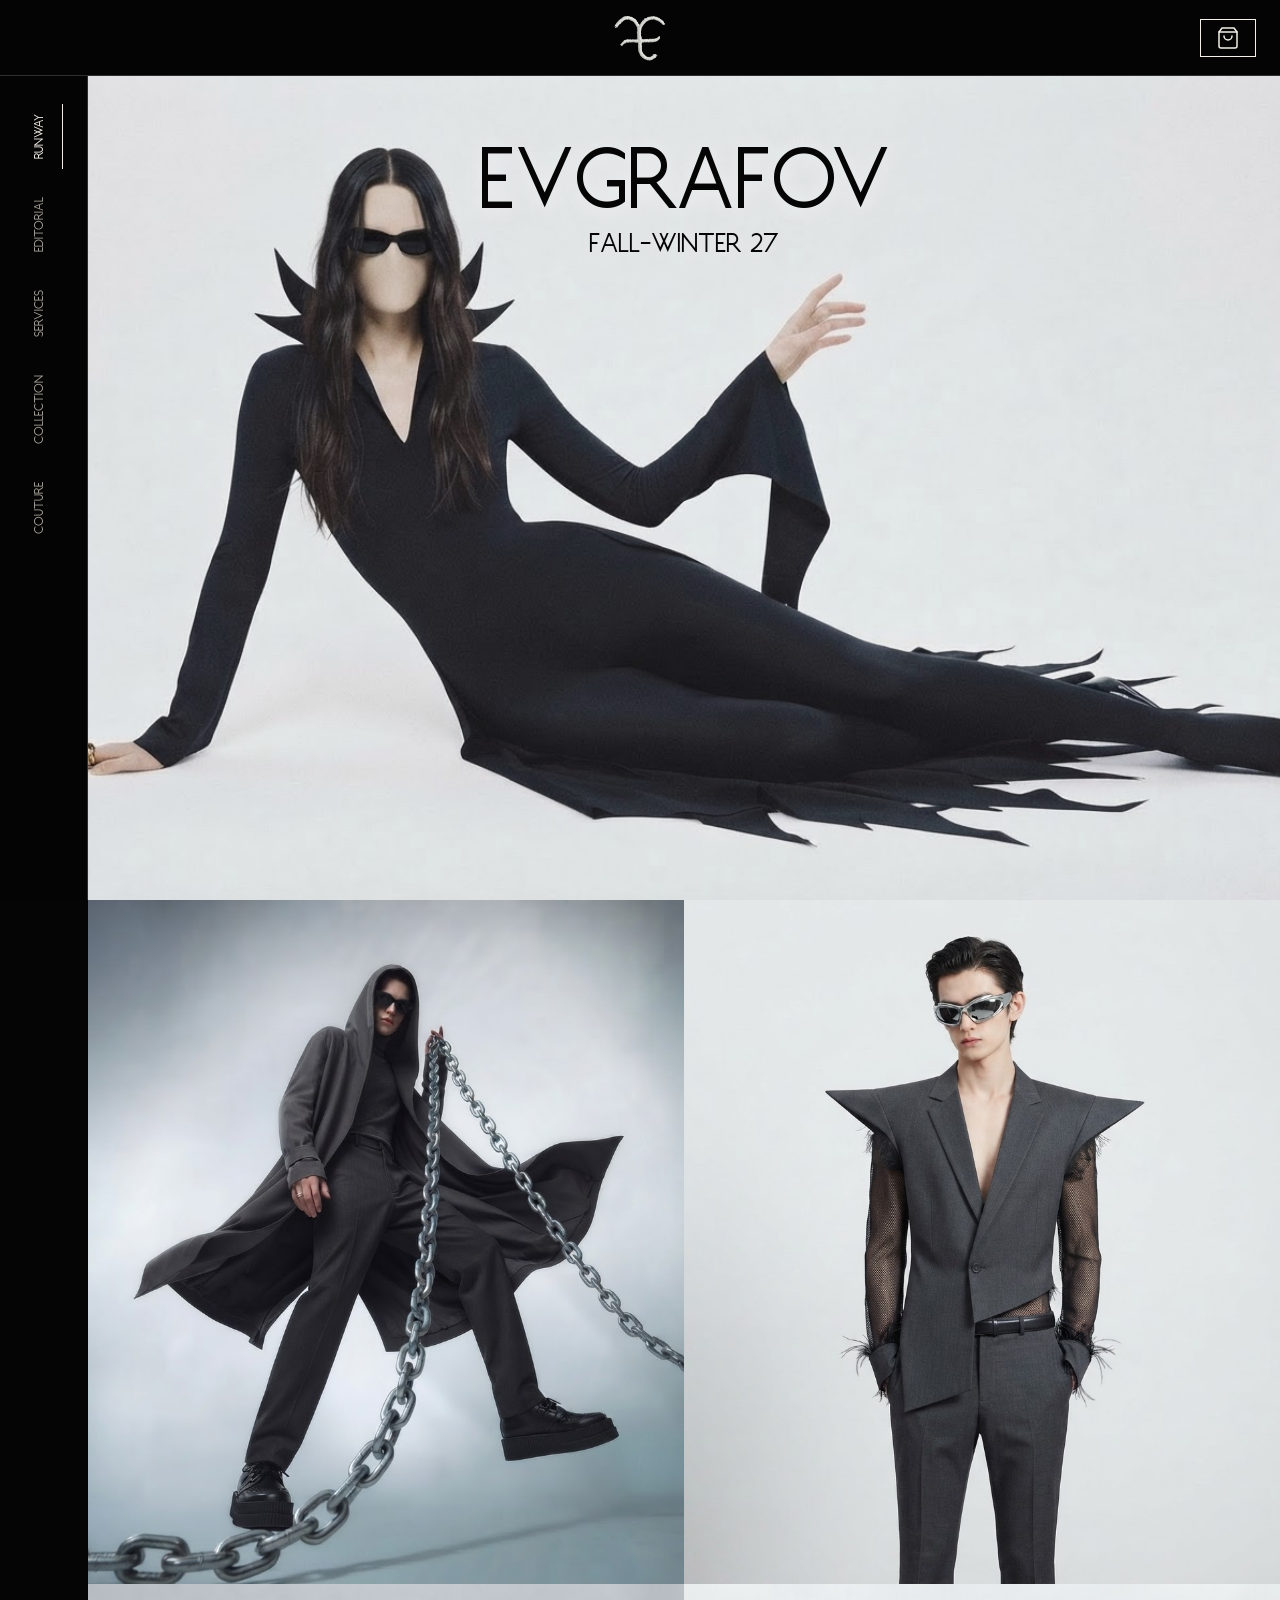
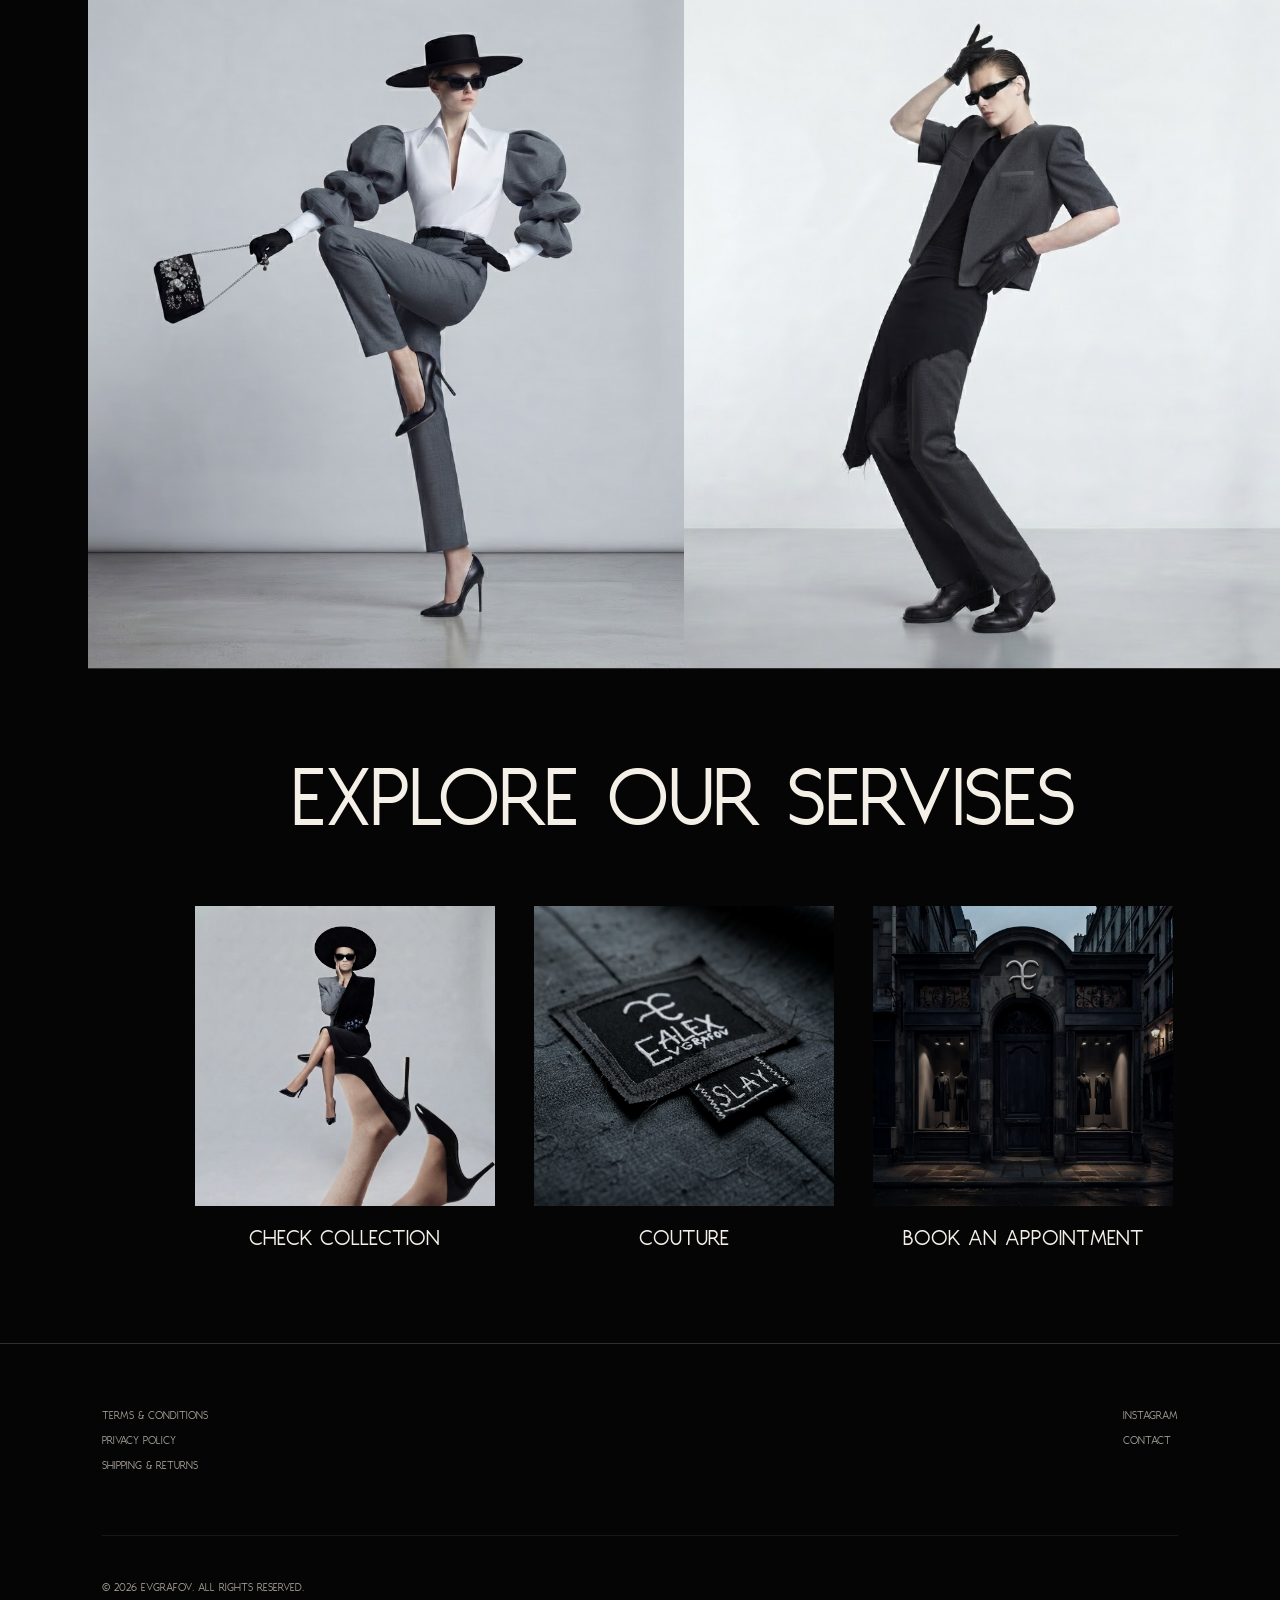
==== commit 71d6ae3a: "Update gallery assets and cart messaging Add new shoot images for FW27 collection and services secti" ====
--- a/index.html
+++ b/index.html
@@ -1,229 +1,223 @@
 <!doctype html>
 <html lang="en">
-
-<head>
-  <meta charset="utf-8" />
-  <meta name="viewport" content="width=device-width, initial-scale=1" />
-  <meta name="description" content="Evgrafov high fashion collection, minimal lookbook shopping experience." />
-  <title>Evgrafov</title>
-  <link rel="icon" href="assets/favicon/favicon.ico" sizes="any" />
-  <link rel="icon" href="assets/favicon/favicon.svg" type="image/svg+xml" />
-  <link rel="apple-touch-icon" href="assets/favicon/apple-touch-icon.png" />
-  <link rel="manifest" href="assets/favicon/site.webmanifest" />
-  <link rel="preload" href="src/styles.css" as="style" />
-  <link rel="stylesheet" href="src/styles.css" />
-</head>
-
-<body>
-  <header class="site-header" aria-label="Primary navigation">
-    <span></span>
-    <a class="brand-mark" href="#runway" aria-label="Evgrafov home">
-      <img src="assets/img/logo_trans.png" width="1024" height="1024" alt="Evgrafov" />
-    </a>
-
-    <button class="cart-button" type="button" aria-label="Open cart" aria-controls="cartPanel">
-      <svg width="24" height="24" viewBox="0 0 24 24" fill="none" stroke="currentColor" stroke-width="1.5"
-        stroke-linecap="round" stroke-linejoin="round">
-        <path d="M6 2L3 6v14a2 2 0 0 0 2 2h14a2 2 0 0 0 2-2V6l-3-4z"></path>
-        <line x1="3" y1="6" x2="21" y2="6"></line>
-        <path d="M16 10a4 4 0 0 1-8 0"></path>
-      </svg>
-      <span class="cart-count hidden" data-cart-count>0</span>
-    </button>
-  </header>
-
-  <nav class="category-menu" id="categoryMenu" aria-label="Collection categories">
-    <a href="#runway" class="is-active">Runway</a>
-    <a href="#evening">Evening</a>
-    <a href="#tailoring">Tailoring</a>
-    <a href="#objects">Objects</a>
-    <a href="collection.html">Looks</a>
-    <a href="#archive">Archive</a>
-  </nav>
-
-  <main>
-    <section class="hero" id="runway" aria-labelledby="runway-title">
-      <video class="hero-video" autoplay muted loop playsinline preload="metadata"
-        poster="assets/img/generated/products/IMG_8112-thumb.webp">
-        <source src="assets/vid/look_anim.mp4" type="video/mp4" />
-      </video>
-      <div class="hero-copy">
-        <p>Atelier No. 01</p>
-        <h1 id="runway-title">Evgrafov</h1>
-        <span>Architectural silhouettes in limited release.</span>
+  <head>
+    <meta charset="utf-8" />
+    <meta name="viewport" content="width=device-width, initial-scale=1" />
+    <meta
+      name="description"
+      content="Evgrafov high fashion collection, minimal lookbook shopping experience."
+    />
+    <title>Evgrafov</title>
+    <link rel="icon" href="assets/favicon/favicon.ico" sizes="any" />
+    <link rel="icon" href="assets/favicon/favicon.svg" type="image/svg+xml" />
+    <link rel="apple-touch-icon" href="assets/favicon/apple-touch-icon.png" />
+    <link rel="manifest" href="assets/favicon/site.webmanifest" />
+    <link rel="preload" href="src/styles.css" as="style" />
+    <link rel="stylesheet" href="src/styles.css" />
+  </head>
+
+  <body>
+    <header class="site-header" aria-label="Primary navigation">
+      <span></span>
+      <a class="brand-mark" href="#runway" aria-label="Evgrafov home">
+        <img
+          src="assets/img/logo_trans.png"
+          width="1024"
+          height="1024"
+          alt="Evgrafov"
+        />
+      </a>
+
+      <button
+        class="cart-button"
+        type="button"
+        aria-label="Open cart"
+        aria-controls="cartPanel"
+      >
+        <svg
+          width="24"
+          height="24"
+          viewBox="0 0 24 24"
+          fill="none"
+          stroke="currentColor"
+          stroke-width="1.5"
+          stroke-linecap="round"
+          stroke-linejoin="round"
+        >
+          <path d="M6 2L3 6v14a2 2 0 0 0 2 2h14a2 2 0 0 0 2-2V6l-3-4z"></path>
+          <line x1="3" y1="6" x2="21" y2="6"></line>
+          <path d="M16 10a4 4 0 0 1-8 0"></path>
+        </svg>
+        <span class="cart-count hidden" data-cart-count>0</span>
+      </button>
+    </header>
+
+    <nav class="category-menu" id="categoryMenu" aria-label="Site navigation">
+      <a href="#runway" class="is-active">Runway</a>
+      <a href="#split">Editorial</a>
+      <a href="#services">Services</a>
+      <a href="collection.html">Collection</a>
+      <a href="couture.html">Couture</a>
+    </nav>
+
+    <main>
+      <section
+        class="hero home-hero"
+        id="runway"
+        aria-labelledby="runway-title"
+      >
+        <figure class="home-hero-figure">
+          <img
+            src="assets/img/shoot/fw27_6_2_shoot.jpg"
+            width="1365"
+            height="2048"
+            alt="Evgrafov Fall-Winter 27 runway look"
+          />
+          <figcaption class="home-hero-copy">
+            <h1 id="runway-title">EVGRAFOV</h1>
+            <p>Fall-Winter 27</p>
+          </figcaption>
+        </figure>
+      </section>
+
+      <section
+        class="split-image-section"
+        id="split"
+        aria-label="FW27 editorial images"
+      >
+        <img
+          src="assets/img/shoot/fw27_1_shoot_square.jpg"
+          width="1365"
+          height="1365"
+          alt="FW27 editorial look 1"
+          loading="lazy"
+        />
+        <img
+          src="assets/img/shoot/fw27_7_1_shoot.jpg"
+          width="1365"
+          height="2048"
+          alt="FW27 editorial look 7"
+          loading="lazy"
+        />
+      </section>
+
+      <section
+        class="split-image-section"
+        id="split"
+        aria-label="FW27 editorial images 2"
+      >
+        <img
+          src="assets/img/shoot/fw27_2_shoot_square.jpg"
+          width="1365"
+          height="1365"
+          alt="FW27 editorial look 2"
+          loading="lazy"
+        />
+        <img
+          src="assets/img/shoot/fw27_3_shoot_square.jpg"
+          width="1365"
+          height="2048"
+          alt="FW27 editorial look 3"
+          loading="lazy"
+        />
+      </section>
+
+      <section
+        class="services-section"
+        id="services"
+        aria-labelledby="services-title"
+      >
+        <h2 id="services-title">Explore our servises</h2>
+        <div class="services-grid">
+          <a class="service-link" href="collection.html">
+            <img
+              src="assets/img/shoot/fw27_5_shoot_square.jpg"
+              width="512"
+              height="512"
+              alt="FW27 collection preview"
+              loading="lazy"
+            />
+            <span>Check collection</span>
+          </a>
+          <a class="service-link" href="couture.html">
+            <img
+              src="assets/img/shoot/couture_tag.jpg"
+              width="512"
+              height="512"
+              alt="Evgrafov couture preview"
+              loading="lazy"
+            />
+            <span>Couture</span>
+          </a>
+          <a
+            class="service-link"
+            href="mailto:alekseievgrafov@outlook.com?subject=Request%20an%20appointment"
+          >
+            <img
+              src="assets/img/shoot/shop.jpg"
+              width="512"
+              height="512"
+              alt="Appointment preview"
+              loading="lazy"
+            />
+            <span>Book an appointment</span>
+          </a>
+        </div>
+      </section>
+    </main>
+
+    <footer class="site-footer">
+      <div class="footer-content">
+        <div class="footer-links">
+          <a href="/templates/terms.html">Terms & Conditions</a>
+          <a href="/templates/privacy.html">Privacy Policy</a>
+          <a href="/templates/shipping.html">Shipping & Returns</a>
+        </div>
+        <div class="footer-social">
+          <a href="instagram.com/theonlyrejlet" target="_blank" rel="noopener"
+            >Instagram</a
+          >
+          <a href="mailto:alekseievgrafov@outlook.com">Contact</a>
+        </div>
       </div>
-    </section>
-
-    <section class="collection-section" id="evening" aria-labelledby="evening-title">
-      <div class="section-heading">
-        <p>Category</p>
-        <h2 id="evening-title">Evening</h2>
+      <div class="footer-bottom">
+        <p class="footer-copyright">© 2026 Evgrafov. All rights reserved.</p>
       </div>
-      <div class="carousel-shell">
-        <button class="carousel-control prev" type="button" aria-label="Previous evening piece"></button>
-        <div class="product-carousel" tabindex="0" aria-label="Evening collection">
-          <article class="product-card">
-            <img src="assets/img/generated/products/IMG_8112.webp" width="1400" height="1050"
-              alt="Noir column gown sketch" loading="lazy" />
-            <div>
-              <h3>Noir Column</h3>
-              <p>
-                Long vertical form with a sharpened shoulder and precise
-                evening line.
-              </p>
-            </div>
-            <button type="button" data-add="Noir Column">Add</button>
-          </article>
-          <article class="product-card">
-            <img src="assets/img/generated/products/IMG_8113.webp" width="1400" height="1050"
-              alt="Pearl drape look sketch" loading="lazy" />
-            <div>
-              <h3>Pearl Drape</h3>
-              <p>
-                Soft volume held by a clean neckline, designed for quiet
-                movement.
-              </p>
-            </div>
-            <button type="button" data-add="Pearl Drape">Add</button>
-          </article>
-          <article class="product-card">
-            <img src="assets/img/generated/products/IMG_8114.webp" width="1400" height="1050"
-              alt="Opera line dress sketch" loading="lazy" />
-            <div>
-              <h3>Opera Line</h3>
-              <p>
-                A floor-length study in restraint with a sculptural side
-                profile.
-              </p>
-            </div>
-            <button type="button" data-add="Opera Line">Add</button>
-          </article>
-        </div>
-        <button class="carousel-control next" type="button" aria-label="Next evening piece"></button>
+    </footer>
+
+    <aside
+      class="cart-panel"
+      id="cartPanel"
+      aria-hidden="true"
+      aria-label="Shopping cart"
+    >
+      <div class="cart-scrim" data-close-cart></div>
+      <div
+        class="cart-drawer"
+        role="dialog"
+        aria-modal="true"
+        aria-labelledby="cart-title"
+      >
+        <div class="cart-heading">
+          <h2 id="cart-title">Cart</h2>
+          <button type="button" data-close-cart aria-label="Close cart">
+            Close
+          </button>
+        </div>
+        <div class="cart-items" data-cart-items>
+          <p>
+            We are not accepting orders at the moment. Request private
+            appointments for custom orders.
+          </p>
+        </div>
+        <a
+          class="checkout-button"
+          href="mailto:alekseievgrafov@outlook.com?subject=Request%20an%20appointment"
+          >Request private appointment</a
+        >
       </div>
-    </section>
-
-    <section class="collection-section" id="tailoring" aria-labelledby="tailoring-title">
-      <div class="section-heading">
-        <p>Category</p>
-        <h2 id="tailoring-title">Tailoring</h2>
-      </div>
-      <div class="carousel-shell">
-        <button class="carousel-control prev" type="button" aria-label="Previous tailoring piece"></button>
-        <div class="product-carousel" tabindex="0" aria-label="Tailoring collection">
-          <article class="product-card">
-            <img src="assets/img/generated/products/IMG_8115.webp" width="1400" height="1050" alt="Blade jacket sketch"
-              loading="lazy" />
-            <div>
-              <h3>Blade Jacket</h3>
-              <p>
-                Single-breasted tailoring with a long lapel and narrowed
-                waist.
-              </p>
-            </div>
-            <button type="button" data-add="Blade Jacket">Add</button>
-          </article>
-          <article class="product-card">
-            <img src="assets/img/generated/products/IMG_8116.webp" width="1400" height="1050" alt="Slate suit sketch"
-              loading="lazy" />
-            <div>
-              <h3>Slate Suit</h3>
-              <p>
-                Relaxed proportion, high break, and a severe trouser fall.
-              </p>
-            </div>
-            <button type="button" data-add="Slate Suit">Add</button>
-          </article>
-          <article class="product-card">
-            <img src="assets/img/generated/products/IMG_8117.webp" width="1400" height="1050" alt="Atelier coat sketch"
-              loading="lazy" />
-            <div>
-              <h3>Atelier Coat</h3>
-              <p>Lightweight overcoat cut to float away from the body.</p>
-            </div>
-            <button type="button" data-add="Atelier Coat">Add</button>
-          </article>
-        </div>
-        <button class="carousel-control next" type="button" aria-label="Next tailoring piece"></button>
-      </div>
-    </section>
-
-    <section class="collection-section" id="objects" aria-labelledby="objects-title">
-      <div class="section-heading">
-        <p>Category</p>
-        <h2 id="objects-title">Objects</h2>
-      </div>
-      <div class="carousel-shell">
-        <button class="carousel-control prev" type="button" aria-label="Previous object"></button>
-        <div class="product-carousel" tabindex="0" aria-label="Objects collection">
-          <article class="product-card">
-            <img src="assets/img/generated/products/IMG_8118.webp" width="1400" height="1050"
-              alt="Silk wrap object sketch" loading="lazy" />
-            <div>
-              <h3>Silk Wrap</h3>
-              <p>
-                A fluid accessory piece that moves between scarf and garment.
-              </p>
-            </div>
-            <button type="button" data-add="Silk Wrap">Add</button>
-          </article>
-          <article class="product-card">
-            <img src="assets/img/generated/products/IMG_8119.webp" width="1400" height="1050"
-              alt="Monogram veil object sketch" loading="lazy" />
-            <div>
-              <h3>Monogram Veil</h3>
-              <p>Transparent layer with a restrained studio signature.</p>
-            </div>
-            <button type="button" data-add="Monogram Veil">Add</button>
-          </article>
-        </div>
-        <button class="carousel-control next" type="button" aria-label="Next object"></button>
-      </div>
-    </section>
-
-    <section class="archive-section" id="archive" aria-labelledby="archive-title">
-      <div>
-        <p>Archive</p>
-        <h2 id="archive-title">Private appointments and custom orders.</h2>
-      </div>
-      <a href="mailto:alekseievgrafov@outlook.com">Request custom</a>
-    </section>
-  </main>
-
-  <footer class="site-footer">
-    <div class="footer-content">
-      <div class="footer-links">
-        <a href="/templates/terms.html">Terms & Conditions</a>
-        <a href="/templates/privacy.html">Privacy Policy</a>
-        <a href="/templates/shipping.html">Shipping & Returns</a>
-      </div>
-      <div class="footer-social">
-        <a href="instagram.com/theonlyrejlet" target="_blank" rel="noopener">Instagram</a>
-        <a href="mailto:alekseievgrafov@outlook.com">Contact</a>
-      </div>
-    </div>
-    <div class="footer-bottom">
-      <p class="footer-copyright">© 2026 Evgrafov. All rights reserved.</p>
-    </div>
-  </footer>
-
-  <aside class="cart-panel" id="cartPanel" aria-hidden="true" aria-label="Shopping cart">
-    <div class="cart-scrim" data-close-cart></div>
-    <div class="cart-drawer" role="dialog" aria-modal="true" aria-labelledby="cart-title">
-      <div class="cart-heading">
-        <h2 id="cart-title">Cart</h2>
-        <button type="button" data-close-cart aria-label="Close cart">
-          Close
-        </button>
-      </div>
-      <div class="cart-items" data-cart-items>
-        <p>Your selection is empty.</p>
-      </div>
-      <button class="checkout-button" type="button">Request order</button>
-    </div>
-  </aside>
-
-  <script src="src/main.js" defer></script>
-</body>
-
-</html>+    </aside>
+
+    <script src="src/main.js" defer></script>
+  </body>
+</html>
--- a/src/styles.css
+++ b/src/styles.css
@@ -210,12 +210,60 @@
   isolation: isolate;
 }
 
+.home-hero {
+  min-height: calc(100svh - var(--header-h));
+  place-items: center;
+  padding: var(--header-h) 0 0;
+}
+
 .hero::after {
   content: "";
   position: absolute;
   inset: 0;
   z-index: -1;
   background: linear-gradient(180deg, rgba(5, 5, 5, 0.12), rgba(5, 5, 5, 0.92));
+}
+
+.home-hero::after {
+  display: none;
+}
+
+.home-hero-figure {
+  position: relative;
+  width: 100%;
+  height: calc(100svh - var(--header-h));
+  overflow: hidden;
+}
+
+.home-hero-figure img {
+  width: 100%;
+  height: 100%;
+  object-fit: cover;
+  filter: grayscale(0.18) contrast(1.04) brightness(0.94);
+}
+
+.home-hero-copy {
+  position: absolute;
+  top: clamp(22px, 5vw, 54px);
+  left: 50%;
+  width: min(86%, 520px);
+  transform: translateX(-50%);
+  text-align: center;
+  color: #050505;
+  text-shadow: 0 2px 20px rgba(255, 255, 255, 0.58);
+}
+
+.home-hero-copy h1 {
+  margin: 0;
+  font-size: clamp(46px, 8vw, 96px);
+  line-height: 0.9;
+  font-weight: 400;
+}
+
+.home-hero-copy p {
+  margin: 10px 0 0;
+  font-size: clamp(18px, 2.5vw, 30px);
+  line-height: 1;
 }
 
 .hero-video {
@@ -255,6 +303,72 @@
   margin-top: 26px;
   font-size: clamp(16px, 2vw, 22px);
   line-height: 1.45;
+}
+
+.split-image-section {
+  display: grid;
+  grid-template-columns: repeat(2, minmax(0, 1fr));
+}
+
+.split-image-section img {
+  width: 100%;
+  height: min(76svh, 760px);
+  aspect-ratio: 1 / 1;
+  object-fit: cover;
+}
+
+.services-section {
+  min-height: 60svh;
+  padding: calc(var(--header-h) + 5px) clamp(24px, 7vw, 104px) 92px;
+  border-top: 1px solid var(--line);
+  text-align: center;
+}
+
+.services-section h2 {
+  margin: 0 0 clamp(34px, 6vw, 72px);
+  font-size: clamp(36px, 7vw, 92px);
+  line-height: 0.94;
+  font-weight: 400;
+}
+
+.services-grid {
+  display: grid;
+  grid-template-columns: repeat(3, minmax(0, 1fr));
+  gap: clamp(18px, 3vw, 42px);
+  max-width: 980px;
+  margin: 0 auto;
+}
+
+.service-link {
+  display: grid;
+  gap: 18px;
+  color: inherit;
+  justify-items: center;
+  text-align: center;
+  text-decoration: none;
+}
+
+.service-link img {
+  width: min(100%, 300px);
+  height: min(26vw, 300px);
+  min-height: 220px;
+  aspect-ratio: 1 / 1;
+  object-fit: cover;
+  filter: grayscale(0.18) contrast(1.04) brightness(0.92);
+  transition:
+    filter 220ms ease,
+    transform 220ms ease;
+}
+
+.service-link span {
+  text-transform: uppercase;
+  font-size: clamp(16px, 2vw, 24px);
+  line-height: 1.1;
+}
+
+.service-link:hover img {
+  filter: grayscale(0) contrast(1.02) brightness(1);
+  transform: translateY(-3px);
 }
 
 .collection-section {
@@ -419,7 +533,8 @@
   margin-bottom: 64px;
 }
 
-.footer-links, .footer-social {
+.footer-links,
+.footer-social {
   display: flex;
   flex-direction: column;
   gap: 12px;
@@ -469,6 +584,59 @@
   font-size: clamp(48px, 9vw, 128px);
   font-weight: 400;
   line-height: 0.86;
+}
+
+.couture-page-section {
+  min-height: calc(100svh - var(--header-h));
+  padding: var(--header-h) clamp(24px, 8vw, 124px) 0 0;
+  display: grid;
+  grid-template-columns: minmax(240px, 520px) minmax(0, 1fr);
+  gap: clamp(32px, 7vw, 96px);
+  align-items: stretch;
+}
+
+.couture-page-section img,
+.couture-page-section video {
+  width: 100%;
+  height: 100%;
+  min-height: calc(100svh - var(--header-h));
+  aspect-ratio: 3 / 4;
+  object-fit: cover;
+  filter: grayscale(0.16) contrast(1.04) brightness(0.94);
+}
+
+.couture-page-section video {
+  background: #080808;
+}
+
+.couture-copy {
+  display: grid;
+  align-content: center;
+  justify-items: center;
+  text-align: center;
+}
+
+.couture-page-section h1 {
+  margin: 0;
+  font-size: clamp(54px, 12vw, 156px);
+  line-height: 0.86;
+  font-weight: 400;
+}
+
+.couture-page-section p {
+  max-width: 34ch;
+  margin: 28px 0 32px;
+  color: var(--muted);
+  font-size: clamp(18px, 2vw, 26px);
+  line-height: 1.35;
+}
+
+.couture-page-section a {
+  text-transform: uppercase;
+  font-size: 12px;
+  text-decoration: none;
+  border-bottom: 1px solid currentColor;
+  padding-bottom: 7px;
 }
 
 .looks-grid {
@@ -654,6 +822,11 @@
   width: 100%;
   background: var(--ink);
   color: var(--paper);
+  display: inline-flex;
+  align-items: center;
+  justify-content: center;
+  text-decoration: none;
+  text-transform: uppercase;
 }
 
 .menu-toggle:hover,
@@ -732,6 +905,55 @@
     padding-top: calc(var(--header-h) + 86px);
   }
 
+  .home-hero {
+    min-height: calc(100svh - var(--header-h) - 54px);
+    padding-top: calc(var(--header-h) + 54px);
+  }
+
+  .home-hero-figure {
+    width: 100%;
+    height: calc(100svh - var(--header-h) - 54px);
+    max-height: none;
+  }
+
+  .home-hero-figure img {
+    object-position: 37% center;
+  }
+
+  .home-hero-copy {
+    top: clamp(18px, 6vw, 36px);
+    width: min(92%, 360px);
+  }
+
+  .home-hero-copy p {
+    margin-top: 8px;
+    font-size: clamp(17px, 6vw, 24px);
+  }
+
+  .split-image-section {
+    grid-template-columns: 1fr;
+  }
+
+  .split-image-section img {
+    height: 62svh;
+  }
+
+  .services-section {
+    padding-top: calc(var(--header-h) + 92px);
+  }
+
+  .services-grid {
+    grid-template-columns: 1fr;
+    max-width: 360px;
+    margin: 0 auto;
+  }
+
+  .service-link img {
+    width: min(100%, 300px);
+    height: min(78vw, 300px);
+    min-height: 0;
+  }
+
   .carousel-shell {
     grid-template-columns: 1fr;
   }
@@ -758,6 +980,22 @@
     padding: calc(var(--header-h) + 78px) clamp(22px, 6vw, 48px) 64px;
   }
 
+  .couture-page-section {
+    grid-template-columns: 1fr;
+    padding: calc(var(--header-h) + 54px) 0 64px;
+  }
+
+  .couture-page-section img,
+  .couture-page-section video {
+    width: 100%;
+    height: 68svh;
+    min-height: 0;
+  }
+
+  .couture-copy {
+    padding: 0 clamp(22px, 6vw, 48px);
+  }
+
   .collection-intro {
     display: grid;
   }
@@ -771,10 +1009,13 @@
   .looks-grid {
     grid-template-columns: 1fr;
   }
+
+  .home-hero-copy h1 {
+    font-size: clamp(36px, 13vw, 58px);
+  }
 }
 
 @media (prefers-reduced-motion: reduce) {
-
   *,
   *::before,
   *::after {
@@ -786,4 +1027,4 @@
   .hero-video {
     display: none;
   }
-}+}
--- a/src/styles.css
+++ b/src/styles.css
@@ -210,12 +210,60 @@
   isolation: isolate;
 }
 
+.home-hero {
+  min-height: calc(100svh - var(--header-h));
+  place-items: center;
+  padding: var(--header-h) 0 0;
+}
+
 .hero::after {
   content: "";
   position: absolute;
   inset: 0;
   z-index: -1;
   background: linear-gradient(180deg, rgba(5, 5, 5, 0.12), rgba(5, 5, 5, 0.92));
+}
+
+.home-hero::after {
+  display: none;
+}
+
+.home-hero-figure {
+  position: relative;
+  width: 100%;
+  height: calc(100svh - var(--header-h));
+  overflow: hidden;
+}
+
+.home-hero-figure img {
+  width: 100%;
+  height: 100%;
+  object-fit: cover;
+  filter: grayscale(0.18) contrast(1.04) brightness(0.94);
+}
+
+.home-hero-copy {
+  position: absolute;
+  top: clamp(22px, 5vw, 54px);
+  left: 50%;
+  width: min(86%, 520px);
+  transform: translateX(-50%);
+  text-align: center;
+  color: #050505;
+  text-shadow: 0 2px 20px rgba(255, 255, 255, 0.58);
+}
+
+.home-hero-copy h1 {
+  margin: 0;
+  font-size: clamp(46px, 8vw, 96px);
+  line-height: 0.9;
+  font-weight: 400;
+}
+
+.home-hero-copy p {
+  margin: 10px 0 0;
+  font-size: clamp(18px, 2.5vw, 30px);
+  line-height: 1;
 }
 
 .hero-video {
@@ -255,6 +303,72 @@
   margin-top: 26px;
   font-size: clamp(16px, 2vw, 22px);
   line-height: 1.45;
+}
+
+.split-image-section {
+  display: grid;
+  grid-template-columns: repeat(2, minmax(0, 1fr));
+}
+
+.split-image-section img {
+  width: 100%;
+  height: min(76svh, 760px);
+  aspect-ratio: 1 / 1;
+  object-fit: cover;
+}
+
+.services-section {
+  min-height: 60svh;
+  padding: calc(var(--header-h) + 5px) clamp(24px, 7vw, 104px) 92px;
+  border-top: 1px solid var(--line);
+  text-align: center;
+}
+
+.services-section h2 {
+  margin: 0 0 clamp(34px, 6vw, 72px);
+  font-size: clamp(36px, 7vw, 92px);
+  line-height: 0.94;
+  font-weight: 400;
+}
+
+.services-grid {
+  display: grid;
+  grid-template-columns: repeat(3, minmax(0, 1fr));
+  gap: clamp(18px, 3vw, 42px);
+  max-width: 980px;
+  margin: 0 auto;
+}
+
+.service-link {
+  display: grid;
+  gap: 18px;
+  color: inherit;
+  justify-items: center;
+  text-align: center;
+  text-decoration: none;
+}
+
+.service-link img {
+  width: min(100%, 300px);
+  height: min(26vw, 300px);
+  min-height: 220px;
+  aspect-ratio: 1 / 1;
+  object-fit: cover;
+  filter: grayscale(0.18) contrast(1.04) brightness(0.92);
+  transition:
+    filter 220ms ease,
+    transform 220ms ease;
+}
+
+.service-link span {
+  text-transform: uppercase;
+  font-size: clamp(16px, 2vw, 24px);
+  line-height: 1.1;
+}
+
+.service-link:hover img {
+  filter: grayscale(0) contrast(1.02) brightness(1);
+  transform: translateY(-3px);
 }
 
 .collection-section {
@@ -419,7 +533,8 @@
   margin-bottom: 64px;
 }
 
-.footer-links, .footer-social {
+.footer-links,
+.footer-social {
   display: flex;
   flex-direction: column;
   gap: 12px;
@@ -469,6 +584,59 @@
   font-size: clamp(48px, 9vw, 128px);
   font-weight: 400;
   line-height: 0.86;
+}
+
+.couture-page-section {
+  min-height: calc(100svh - var(--header-h));
+  padding: var(--header-h) clamp(24px, 8vw, 124px) 0 0;
+  display: grid;
+  grid-template-columns: minmax(240px, 520px) minmax(0, 1fr);
+  gap: clamp(32px, 7vw, 96px);
+  align-items: stretch;
+}
+
+.couture-page-section img,
+.couture-page-section video {
+  width: 100%;
+  height: 100%;
+  min-height: calc(100svh - var(--header-h));
+  aspect-ratio: 3 / 4;
+  object-fit: cover;
+  filter: grayscale(0.16) contrast(1.04) brightness(0.94);
+}
+
+.couture-page-section video {
+  background: #080808;
+}
+
+.couture-copy {
+  display: grid;
+  align-content: center;
+  justify-items: center;
+  text-align: center;
+}
+
+.couture-page-section h1 {
+  margin: 0;
+  font-size: clamp(54px, 12vw, 156px);
+  line-height: 0.86;
+  font-weight: 400;
+}
+
+.couture-page-section p {
+  max-width: 34ch;
+  margin: 28px 0 32px;
+  color: var(--muted);
+  font-size: clamp(18px, 2vw, 26px);
+  line-height: 1.35;
+}
+
+.couture-page-section a {
+  text-transform: uppercase;
+  font-size: 12px;
+  text-decoration: none;
+  border-bottom: 1px solid currentColor;
+  padding-bottom: 7px;
 }
 
 .looks-grid {
@@ -654,6 +822,11 @@
   width: 100%;
   background: var(--ink);
   color: var(--paper);
+  display: inline-flex;
+  align-items: center;
+  justify-content: center;
+  text-decoration: none;
+  text-transform: uppercase;
 }
 
 .menu-toggle:hover,
@@ -732,6 +905,55 @@
     padding-top: calc(var(--header-h) + 86px);
   }
 
+  .home-hero {
+    min-height: calc(100svh - var(--header-h) - 54px);
+    padding-top: calc(var(--header-h) + 54px);
+  }
+
+  .home-hero-figure {
+    width: 100%;
+    height: calc(100svh - var(--header-h) - 54px);
+    max-height: none;
+  }
+
+  .home-hero-figure img {
+    object-position: 37% center;
+  }
+
+  .home-hero-copy {
+    top: clamp(18px, 6vw, 36px);
+    width: min(92%, 360px);
+  }
+
+  .home-hero-copy p {
+    margin-top: 8px;
+    font-size: clamp(17px, 6vw, 24px);
+  }
+
+  .split-image-section {
+    grid-template-columns: 1fr;
+  }
+
+  .split-image-section img {
+    height: 62svh;
+  }
+
+  .services-section {
+    padding-top: calc(var(--header-h) + 92px);
+  }
+
+  .services-grid {
+    grid-template-columns: 1fr;
+    max-width: 360px;
+    margin: 0 auto;
+  }
+
+  .service-link img {
+    width: min(100%, 300px);
+    height: min(78vw, 300px);
+    min-height: 0;
+  }
+
   .carousel-shell {
     grid-template-columns: 1fr;
   }
@@ -758,6 +980,22 @@
     padding: calc(var(--header-h) + 78px) clamp(22px, 6vw, 48px) 64px;
   }
 
+  .couture-page-section {
+    grid-template-columns: 1fr;
+    padding: calc(var(--header-h) + 54px) 0 64px;
+  }
+
+  .couture-page-section img,
+  .couture-page-section video {
+    width: 100%;
+    height: 68svh;
+    min-height: 0;
+  }
+
+  .couture-copy {
+    padding: 0 clamp(22px, 6vw, 48px);
+  }
+
   .collection-intro {
     display: grid;
   }
@@ -771,10 +1009,13 @@
   .looks-grid {
     grid-template-columns: 1fr;
   }
+
+  .home-hero-copy h1 {
+    font-size: clamp(36px, 13vw, 58px);
+  }
 }
 
 @media (prefers-reduced-motion: reduce) {
-
   *,
   *::before,
   *::after {
@@ -786,4 +1027,4 @@
   .hero-video {
     display: none;
   }
-}+}
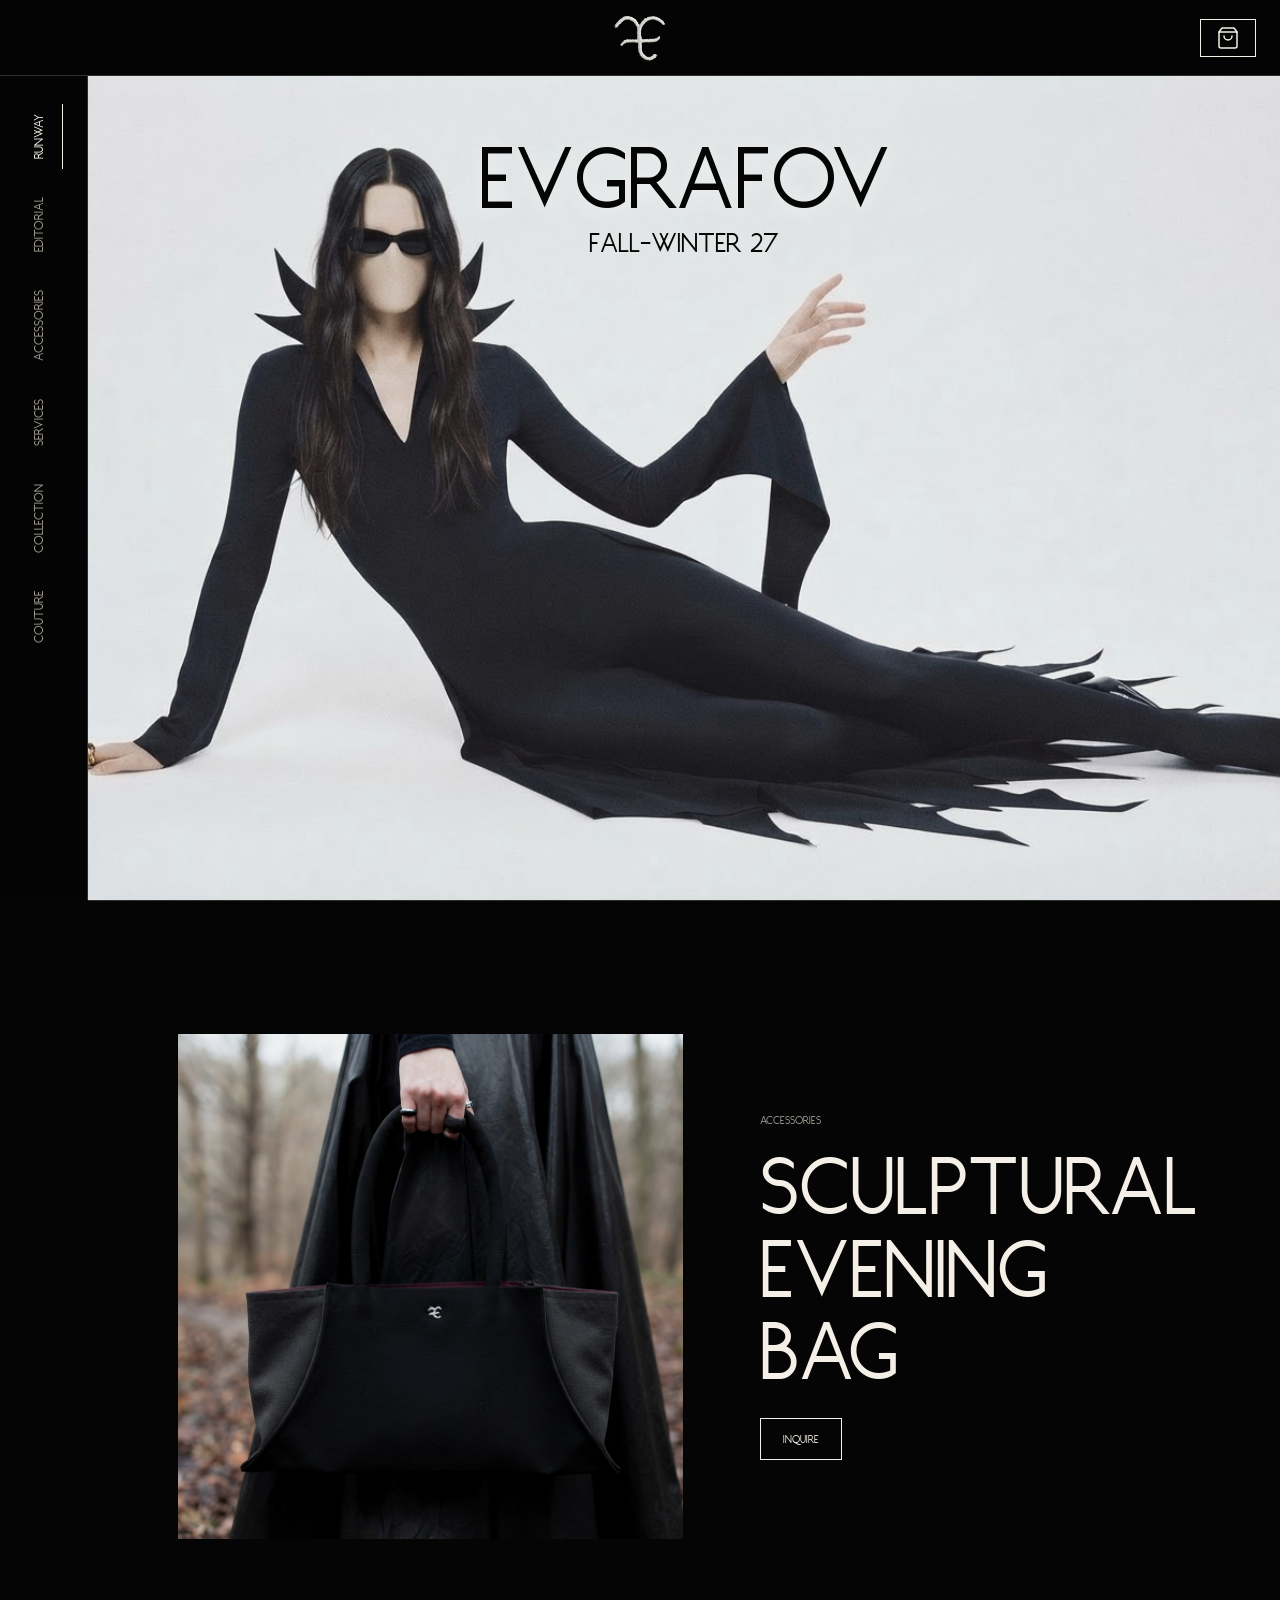
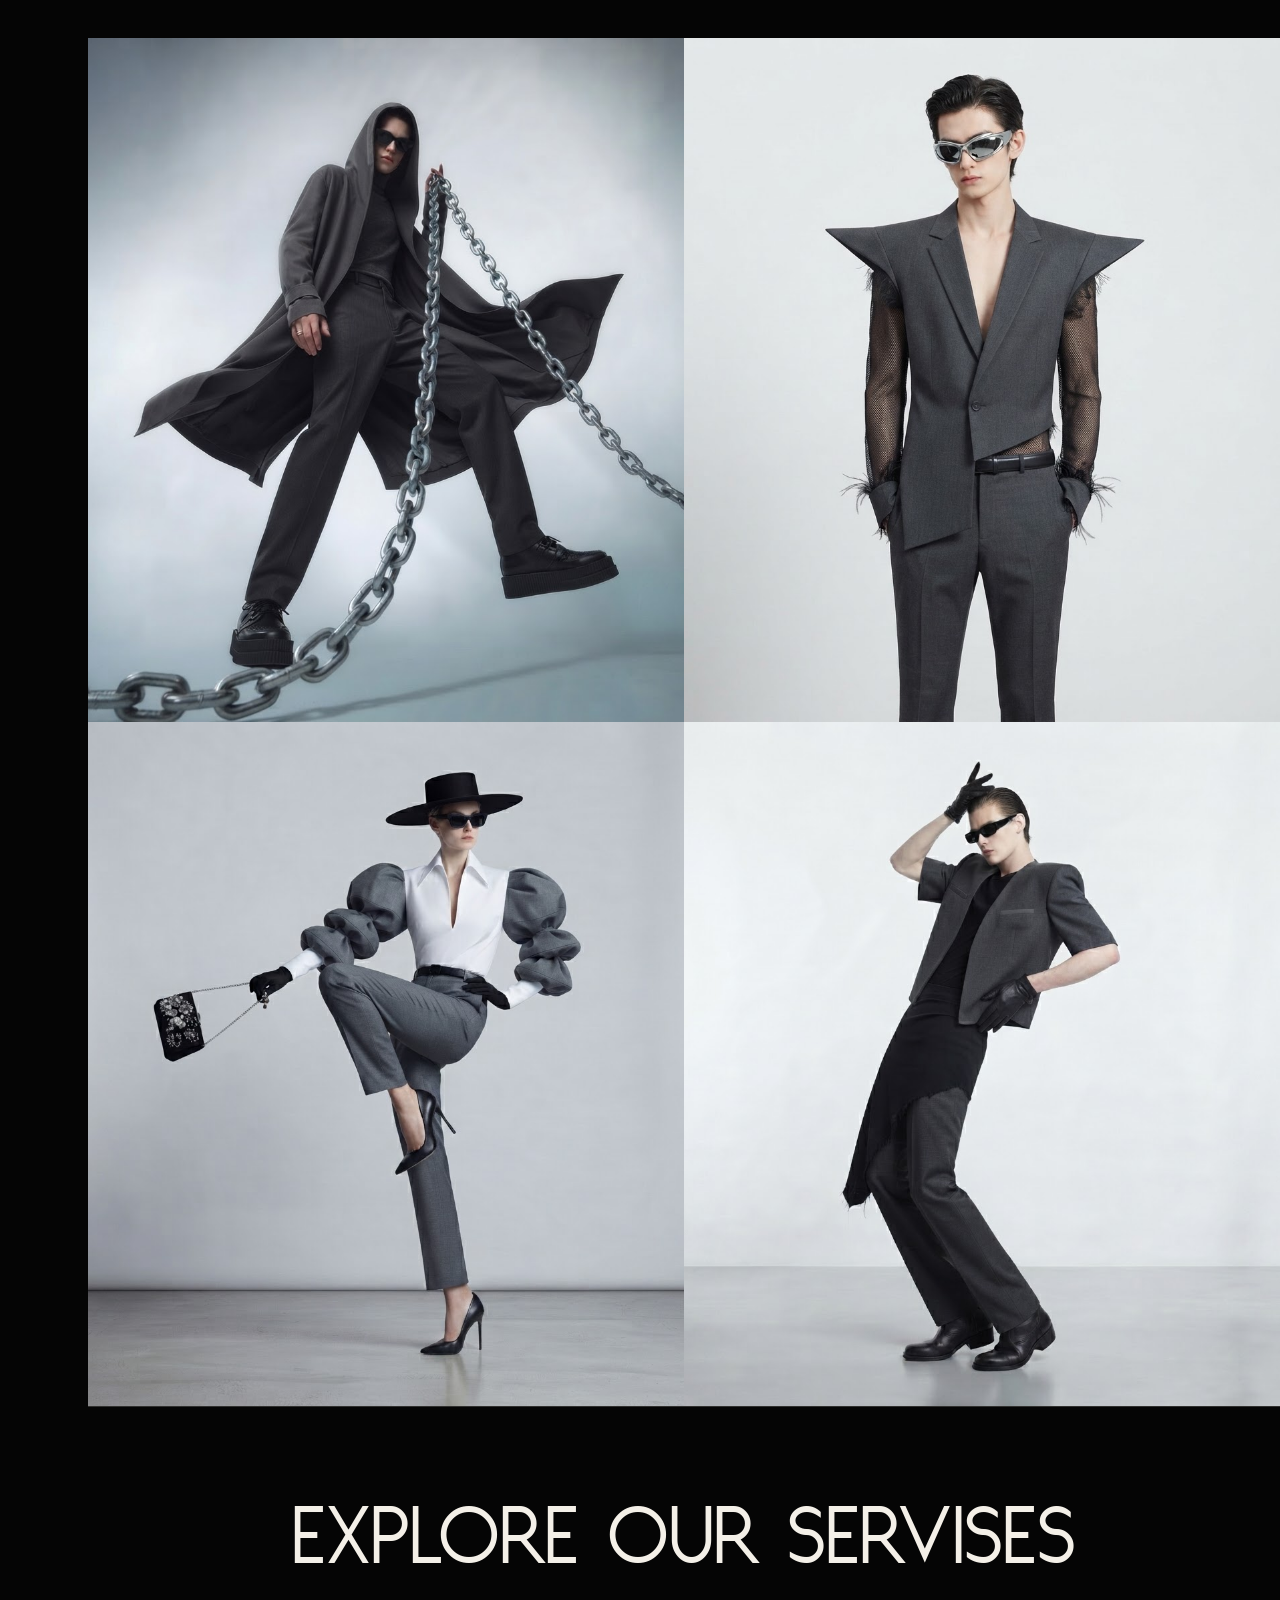
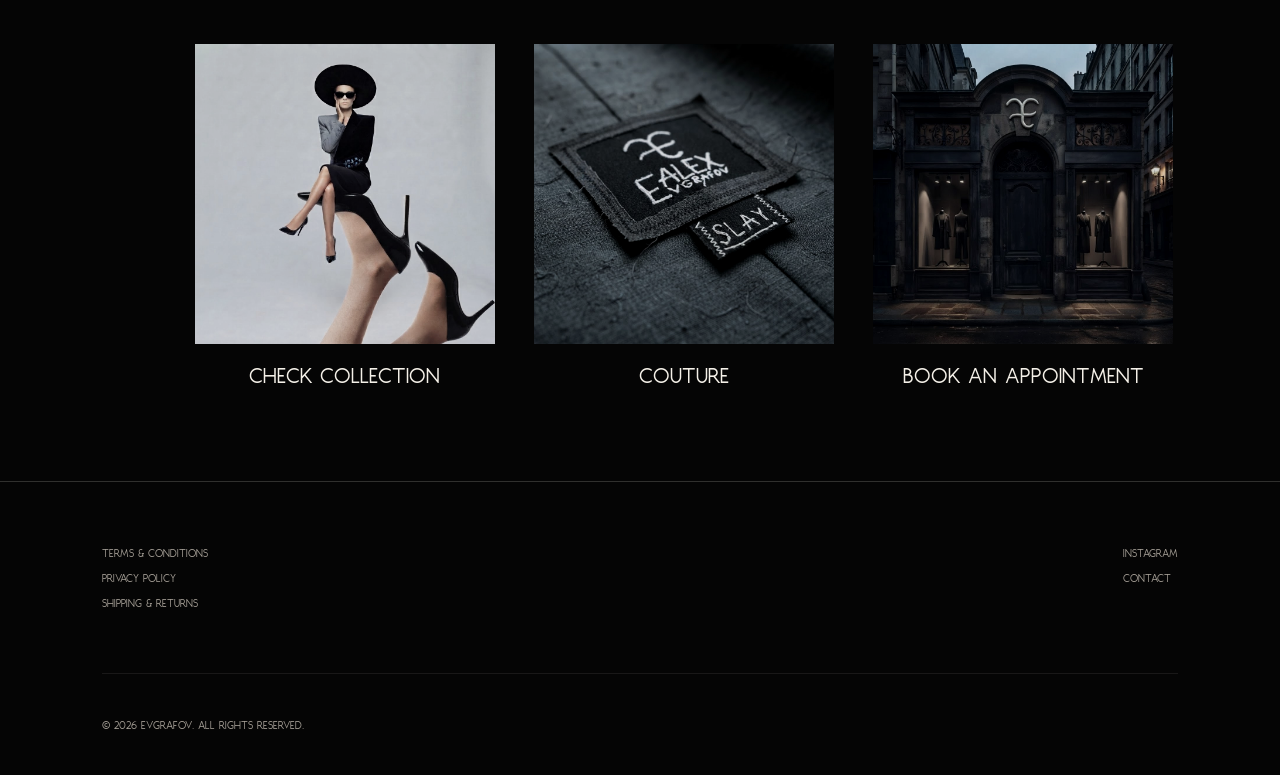
==== commit 013fc506: "Add accessories section and refine collection copy Adds a new Accessories section to the homepage wi" ====
--- a/index.html
+++ b/index.html
@@ -7,7 +7,7 @@
       name="description"
       content="Evgrafov high fashion collection, minimal lookbook shopping experience."
     />
-    <title>Evgrafov</title>
+    <title>Evgrafov | Official Website</title>
     <link rel="icon" href="assets/favicon/favicon.ico" sizes="any" />
     <link rel="icon" href="assets/favicon/favicon.svg" type="image/svg+xml" />
     <link rel="apple-touch-icon" href="assets/favicon/apple-touch-icon.png" />
@@ -55,6 +55,7 @@
     <nav class="category-menu" id="categoryMenu" aria-label="Site navigation">
       <a href="#runway" class="is-active">Runway</a>
       <a href="#split">Editorial</a>
+      <a href="#accessories">Accessories</a>
       <a href="#services">Services</a>
       <a href="collection.html">Collection</a>
       <a href="couture.html">Couture</a>
@@ -81,6 +82,30 @@
       </section>
 
       <section
+        class="accessories-section"
+        id="accessories"
+        aria-labelledby="accessories-title"
+      >
+        <figure class="accessories-figure">
+          <img
+            src="assets/img/collection visuals/bag.jpg"
+            width="1024"
+            height="1024"
+            alt="Evgrafov sculptural evening bag"
+            loading="lazy"
+          />
+        </figure>
+        <div class="accessories-copy">
+          <p>Accessories</p>
+          <h2 id="accessories-title">Sculptural evening bag</h2>
+          <a
+            href="mailto:alekseievgrafov@outlook.com?subject=Accessories%20inquiry"
+            >Inquire</a
+          >
+        </div>
+      </section>
+
+      <section
         class="split-image-section"
         id="split"
         aria-label="FW27 editorial images"
@@ -101,11 +126,7 @@
         />
       </section>
 
-      <section
-        class="split-image-section"
-        id="split"
-        aria-label="FW27 editorial images 2"
-      >
+      <section class="split-image-section" aria-label="FW27 editorial images 2">
         <img
           src="assets/img/shoot/fw27_2_shoot_square.jpg"
           width="1365"
@@ -174,7 +195,10 @@
           <a href="/templates/shipping.html">Shipping & Returns</a>
         </div>
         <div class="footer-social">
-          <a href="instagram.com/theonlyrejlet" target="_blank" rel="noopener"
+          <a
+            href="https://instagram.com/theonlyrejlet"
+            target="_blank"
+            rel="noopener"
             >Instagram</a
           >
           <a href="mailto:alekseievgrafov@outlook.com">Contact</a>
--- a/src/styles.css
+++ b/src/styles.css
@@ -47,6 +47,10 @@
 }
 
 body.cart-open {
+  overflow: hidden;
+}
+
+body.look-open {
   overflow: hidden;
 }
 
@@ -371,6 +375,72 @@
   transform: translateY(-3px);
 }
 
+.accessories-section {
+  min-height: 82svh;
+  display: grid;
+  grid-template-columns: minmax(0, 1.08fr) minmax(280px, 0.92fr);
+  align-items: center;
+  gap: clamp(28px, 6vw, 96px);
+  padding: calc(var(--header-h) + 44px) clamp(24px, 7vw, 104px) 86px;
+  border-top: 1px solid var(--line);
+}
+
+.accessories-figure {
+  overflow: hidden;
+  aspect-ratio: 1 / 1;
+  background: #101010;
+}
+
+.accessories-figure img {
+  width: 100%;
+  height: 100%;
+  aspect-ratio: 1 / 1;
+  object-fit: contain;
+  filter: grayscale(0.12) contrast(1.04) brightness(0.94);
+  transition: filter 220ms ease;
+}
+
+.accessories-section:hover .accessories-figure img {
+  filter: grayscale(0) contrast(1.02) brightness(1);
+}
+
+.accessories-copy {
+  max-width: 430px;
+}
+
+.accessories-copy p {
+  margin: 0 0 14px;
+  color: var(--muted);
+  text-transform: uppercase;
+  font-size: 12px;
+}
+
+.accessories-copy h2 {
+  margin: 0 0 30px;
+  font-size: clamp(42px, 7vw, 92px);
+  line-height: 0.92;
+  font-weight: 400;
+}
+
+.accessories-copy a {
+  display: inline-flex;
+  min-height: 42px;
+  align-items: center;
+  border: 1px solid var(--ink);
+  padding: 0 22px;
+  text-decoration: none;
+  text-transform: uppercase;
+  font-size: 12px;
+  transition:
+    background 180ms ease,
+    color 180ms ease;
+}
+
+.accessories-copy a:hover {
+  background: var(--ink);
+  color: var(--paper);
+}
+
 .collection-section {
   min-height: 100svh;
   padding: calc(var(--header-h) + 48px) clamp(22px, 5vw, 80px) 72px;
@@ -652,19 +722,18 @@
 }
 
 .look-carousel {
-  display: grid;
-  grid-auto-flow: column;
-  grid-auto-columns: 100%;
-  overflow-x: auto;
-  scroll-snap-type: x mandatory;
-  scrollbar-width: thin;
+  display: block;
+  overflow: hidden;
   background: #080808;
 }
 
 .look-slide {
-  scroll-snap-align: start;
   position: relative;
   min-width: 0;
+}
+
+.look-slide:not(:first-child) {
+  display: none;
 }
 
 .look-slide img {
@@ -673,11 +742,25 @@
   height: auto;
   object-fit: cover;
   background: #101010;
+  cursor: zoom-in;
+  transition:
+    filter 220ms ease,
+    transform 260ms ease;
+}
+
+.look-slide:hover img {
+  filter: brightness(1.04) contrast(1.03);
+  transform: scale(1.045);
 }
 
 .look-slide.is-sketch img {
   filter: grayscale(1) contrast(1.08) brightness(0.9);
   transform: rotate(2deg) scale(0.96);
+}
+
+.look-slide.is-sketch:hover img {
+  filter: grayscale(0.75) contrast(1.08) brightness(0.98);
+  transform: rotate(2deg) scale(1.01);
 }
 
 .look-meta {
@@ -829,6 +912,75 @@
   text-transform: uppercase;
 }
 
+.look-lightbox {
+  position: fixed;
+  inset: 0;
+  z-index: 70;
+  display: grid;
+  place-items: center;
+  padding: clamp(18px, 4vw, 54px);
+  pointer-events: none;
+  opacity: 0;
+  transition: opacity 220ms ease;
+}
+
+.look-lightbox.is-open {
+  pointer-events: auto;
+  opacity: 1;
+}
+
+.look-lightbox-scrim {
+  position: absolute;
+  inset: 0;
+  border: 0;
+  background: rgba(0, 0, 0, 0.78);
+  -webkit-backdrop-filter: blur(8px);
+  backdrop-filter: blur(8px);
+}
+
+.look-lightbox-frame {
+  position: relative;
+  z-index: 1;
+  display: grid;
+  justify-items: center;
+  gap: 14px;
+  max-width: min(86vw, 760px);
+  max-height: 90svh;
+  transform: translateY(12px) scale(0.98);
+  transition: transform 220ms ease;
+}
+
+.look-lightbox.is-open .look-lightbox-frame {
+  transform: translateY(0) scale(1);
+}
+
+.look-lightbox-frame img {
+  width: auto;
+  max-width: 100%;
+  max-height: 82svh;
+  object-fit: contain;
+  background: #080808;
+  box-shadow: 0 24px 80px rgba(0, 0, 0, 0.48);
+}
+
+.look-lightbox-frame p {
+  margin: 0;
+  color: var(--muted);
+  font-size: 13px;
+  text-transform: uppercase;
+}
+
+.look-lightbox-close {
+  justify-self: end;
+  min-height: 38px;
+  padding: 0 14px;
+  border: 1px solid var(--ink);
+  background: var(--paper);
+  color: var(--ink);
+  text-transform: uppercase;
+  font-size: 11px;
+}
+
 .menu-toggle:hover,
 .cart-button:hover,
 .product-card button:hover,
@@ -931,11 +1083,33 @@
   }
 
   .split-image-section {
+    grid-template-columns: repeat(2, minmax(0, 1fr));
+  }
+
+  .split-image-section img {
+    height: auto;
+    aspect-ratio: 1 / 1;
+  }
+
+  .accessories-section {
+    min-height: 0;
     grid-template-columns: 1fr;
-  }
-
-  .split-image-section img {
-    height: 62svh;
+    justify-items: center;
+    gap: 24px;
+    padding: calc(var(--header-h) + 70px) clamp(22px, 6vw, 48px) 64px;
+  }
+
+  .accessories-figure {
+    width: min(74vw, 320px);
+  }
+
+  .accessories-copy {
+    max-width: none;
+    width: 100%;
+  }
+
+  .accessories-copy h2 {
+    max-width: 8ch;
   }
 
   .services-section {
--- a/src/styles.css
+++ b/src/styles.css
@@ -47,6 +47,10 @@
 }
 
 body.cart-open {
+  overflow: hidden;
+}
+
+body.look-open {
   overflow: hidden;
 }
 
@@ -371,6 +375,72 @@
   transform: translateY(-3px);
 }
 
+.accessories-section {
+  min-height: 82svh;
+  display: grid;
+  grid-template-columns: minmax(0, 1.08fr) minmax(280px, 0.92fr);
+  align-items: center;
+  gap: clamp(28px, 6vw, 96px);
+  padding: calc(var(--header-h) + 44px) clamp(24px, 7vw, 104px) 86px;
+  border-top: 1px solid var(--line);
+}
+
+.accessories-figure {
+  overflow: hidden;
+  aspect-ratio: 1 / 1;
+  background: #101010;
+}
+
+.accessories-figure img {
+  width: 100%;
+  height: 100%;
+  aspect-ratio: 1 / 1;
+  object-fit: contain;
+  filter: grayscale(0.12) contrast(1.04) brightness(0.94);
+  transition: filter 220ms ease;
+}
+
+.accessories-section:hover .accessories-figure img {
+  filter: grayscale(0) contrast(1.02) brightness(1);
+}
+
+.accessories-copy {
+  max-width: 430px;
+}
+
+.accessories-copy p {
+  margin: 0 0 14px;
+  color: var(--muted);
+  text-transform: uppercase;
+  font-size: 12px;
+}
+
+.accessories-copy h2 {
+  margin: 0 0 30px;
+  font-size: clamp(42px, 7vw, 92px);
+  line-height: 0.92;
+  font-weight: 400;
+}
+
+.accessories-copy a {
+  display: inline-flex;
+  min-height: 42px;
+  align-items: center;
+  border: 1px solid var(--ink);
+  padding: 0 22px;
+  text-decoration: none;
+  text-transform: uppercase;
+  font-size: 12px;
+  transition:
+    background 180ms ease,
+    color 180ms ease;
+}
+
+.accessories-copy a:hover {
+  background: var(--ink);
+  color: var(--paper);
+}
+
 .collection-section {
   min-height: 100svh;
   padding: calc(var(--header-h) + 48px) clamp(22px, 5vw, 80px) 72px;
@@ -652,19 +722,18 @@
 }
 
 .look-carousel {
-  display: grid;
-  grid-auto-flow: column;
-  grid-auto-columns: 100%;
-  overflow-x: auto;
-  scroll-snap-type: x mandatory;
-  scrollbar-width: thin;
+  display: block;
+  overflow: hidden;
   background: #080808;
 }
 
 .look-slide {
-  scroll-snap-align: start;
   position: relative;
   min-width: 0;
+}
+
+.look-slide:not(:first-child) {
+  display: none;
 }
 
 .look-slide img {
@@ -673,11 +742,25 @@
   height: auto;
   object-fit: cover;
   background: #101010;
+  cursor: zoom-in;
+  transition:
+    filter 220ms ease,
+    transform 260ms ease;
+}
+
+.look-slide:hover img {
+  filter: brightness(1.04) contrast(1.03);
+  transform: scale(1.045);
 }
 
 .look-slide.is-sketch img {
   filter: grayscale(1) contrast(1.08) brightness(0.9);
   transform: rotate(2deg) scale(0.96);
+}
+
+.look-slide.is-sketch:hover img {
+  filter: grayscale(0.75) contrast(1.08) brightness(0.98);
+  transform: rotate(2deg) scale(1.01);
 }
 
 .look-meta {
@@ -829,6 +912,75 @@
   text-transform: uppercase;
 }
 
+.look-lightbox {
+  position: fixed;
+  inset: 0;
+  z-index: 70;
+  display: grid;
+  place-items: center;
+  padding: clamp(18px, 4vw, 54px);
+  pointer-events: none;
+  opacity: 0;
+  transition: opacity 220ms ease;
+}
+
+.look-lightbox.is-open {
+  pointer-events: auto;
+  opacity: 1;
+}
+
+.look-lightbox-scrim {
+  position: absolute;
+  inset: 0;
+  border: 0;
+  background: rgba(0, 0, 0, 0.78);
+  -webkit-backdrop-filter: blur(8px);
+  backdrop-filter: blur(8px);
+}
+
+.look-lightbox-frame {
+  position: relative;
+  z-index: 1;
+  display: grid;
+  justify-items: center;
+  gap: 14px;
+  max-width: min(86vw, 760px);
+  max-height: 90svh;
+  transform: translateY(12px) scale(0.98);
+  transition: transform 220ms ease;
+}
+
+.look-lightbox.is-open .look-lightbox-frame {
+  transform: translateY(0) scale(1);
+}
+
+.look-lightbox-frame img {
+  width: auto;
+  max-width: 100%;
+  max-height: 82svh;
+  object-fit: contain;
+  background: #080808;
+  box-shadow: 0 24px 80px rgba(0, 0, 0, 0.48);
+}
+
+.look-lightbox-frame p {
+  margin: 0;
+  color: var(--muted);
+  font-size: 13px;
+  text-transform: uppercase;
+}
+
+.look-lightbox-close {
+  justify-self: end;
+  min-height: 38px;
+  padding: 0 14px;
+  border: 1px solid var(--ink);
+  background: var(--paper);
+  color: var(--ink);
+  text-transform: uppercase;
+  font-size: 11px;
+}
+
 .menu-toggle:hover,
 .cart-button:hover,
 .product-card button:hover,
@@ -931,11 +1083,33 @@
   }
 
   .split-image-section {
+    grid-template-columns: repeat(2, minmax(0, 1fr));
+  }
+
+  .split-image-section img {
+    height: auto;
+    aspect-ratio: 1 / 1;
+  }
+
+  .accessories-section {
+    min-height: 0;
     grid-template-columns: 1fr;
-  }
-
-  .split-image-section img {
-    height: 62svh;
+    justify-items: center;
+    gap: 24px;
+    padding: calc(var(--header-h) + 70px) clamp(22px, 6vw, 48px) 64px;
+  }
+
+  .accessories-figure {
+    width: min(74vw, 320px);
+  }
+
+  .accessories-copy {
+    max-width: none;
+    width: 100%;
+  }
+
+  .accessories-copy h2 {
+    max-width: 8ch;
   }
 
   .services-section {
